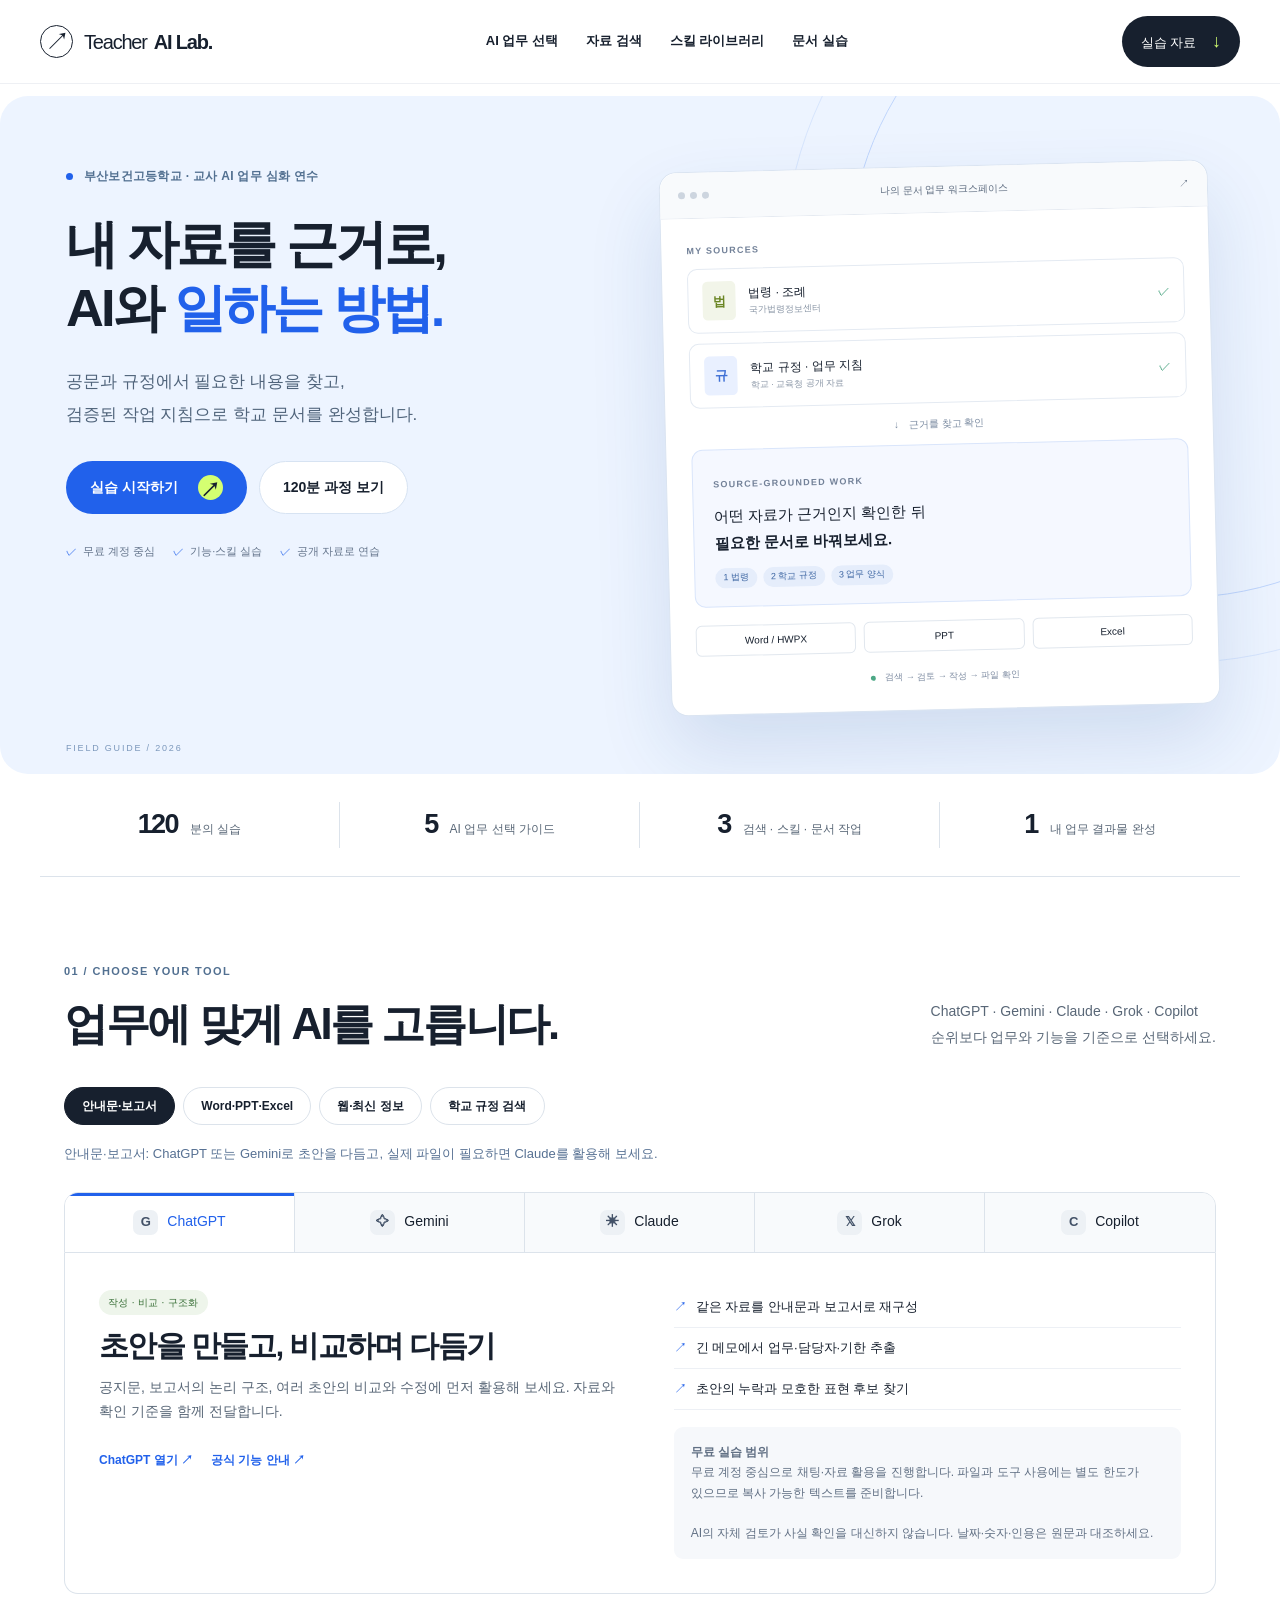
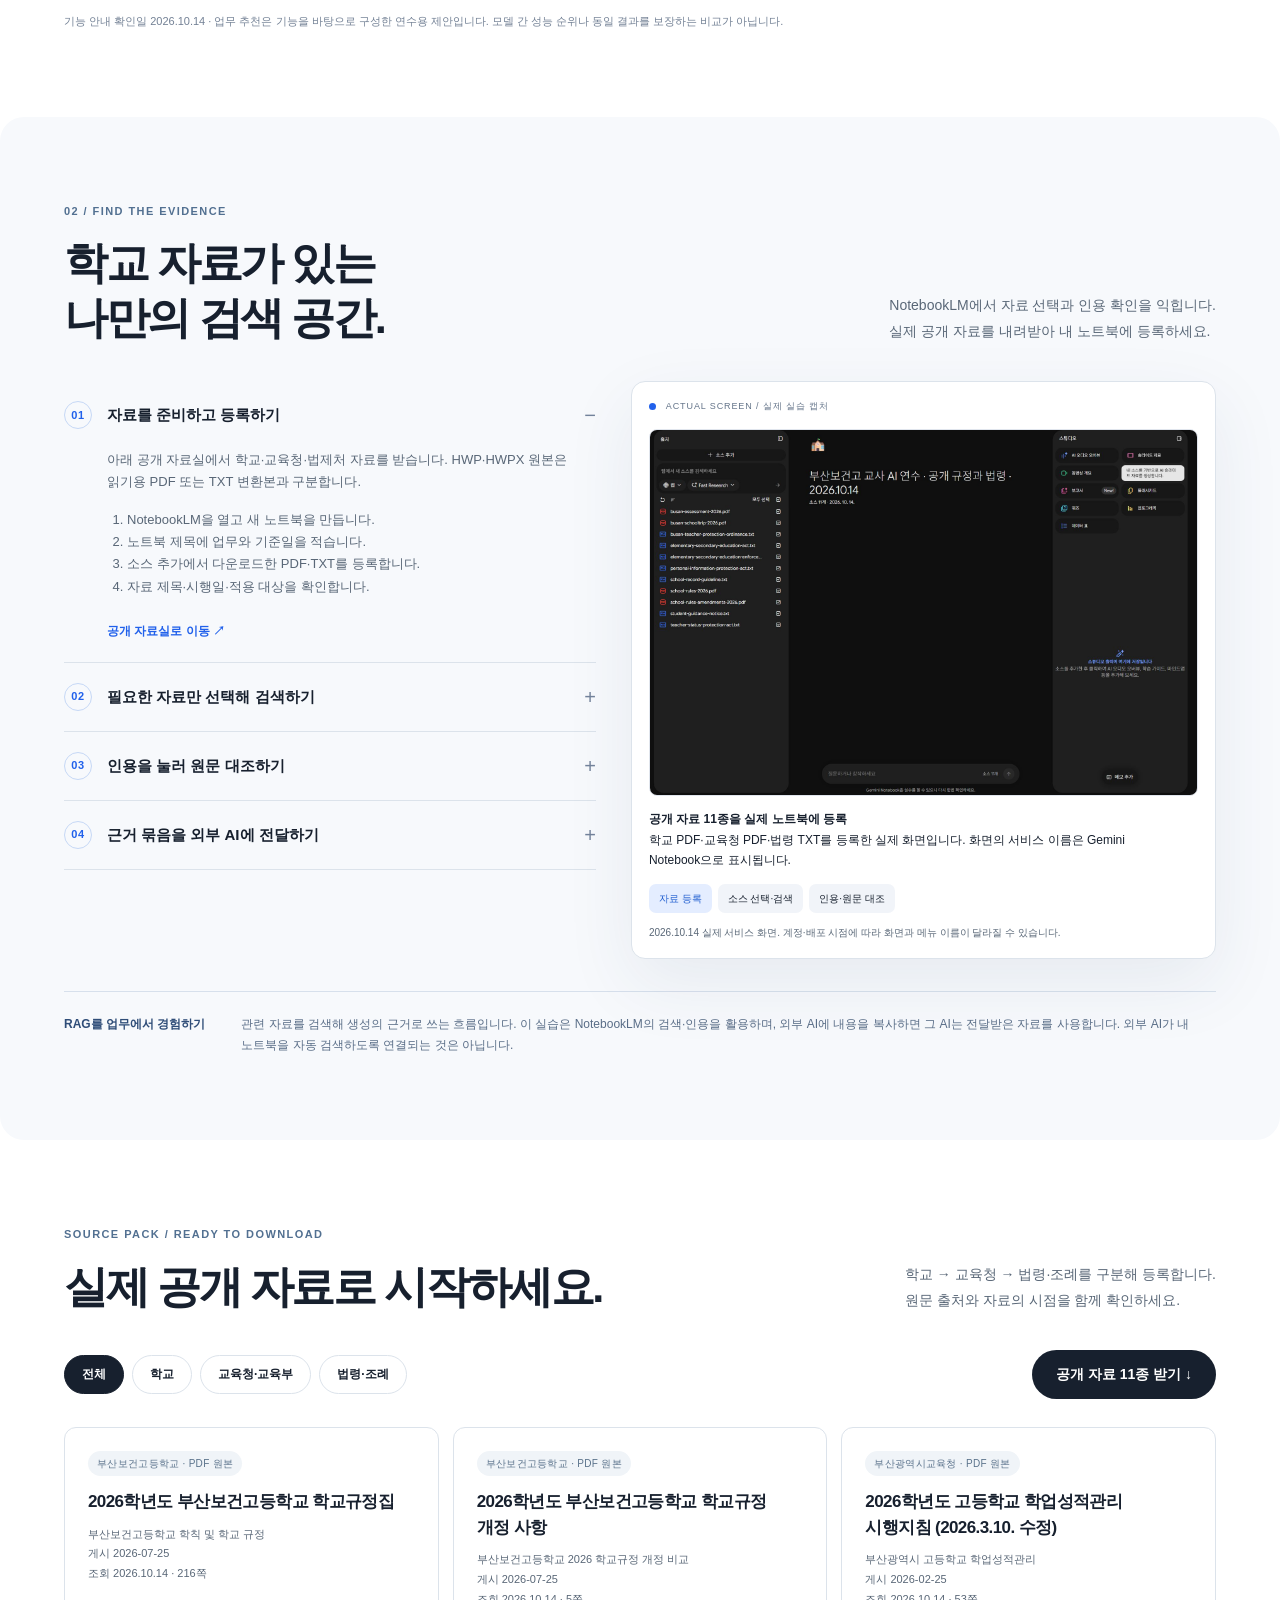
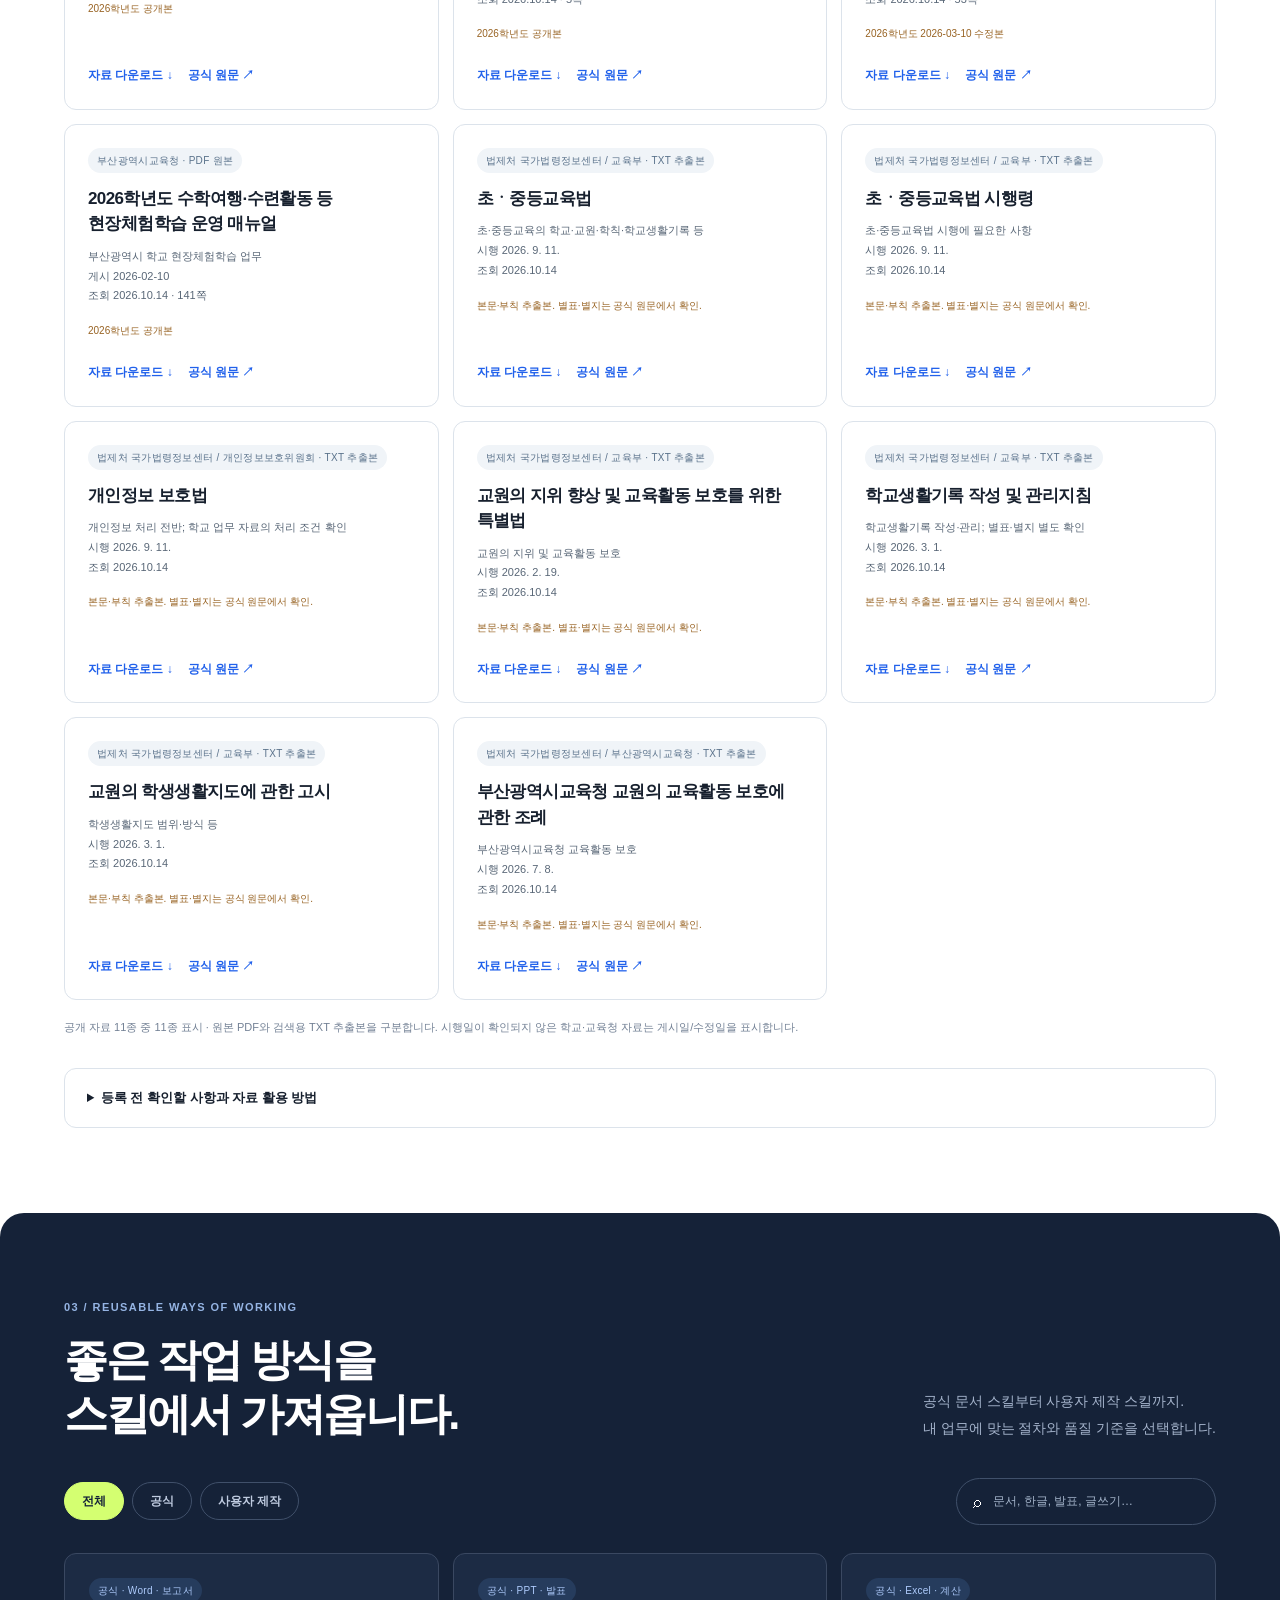
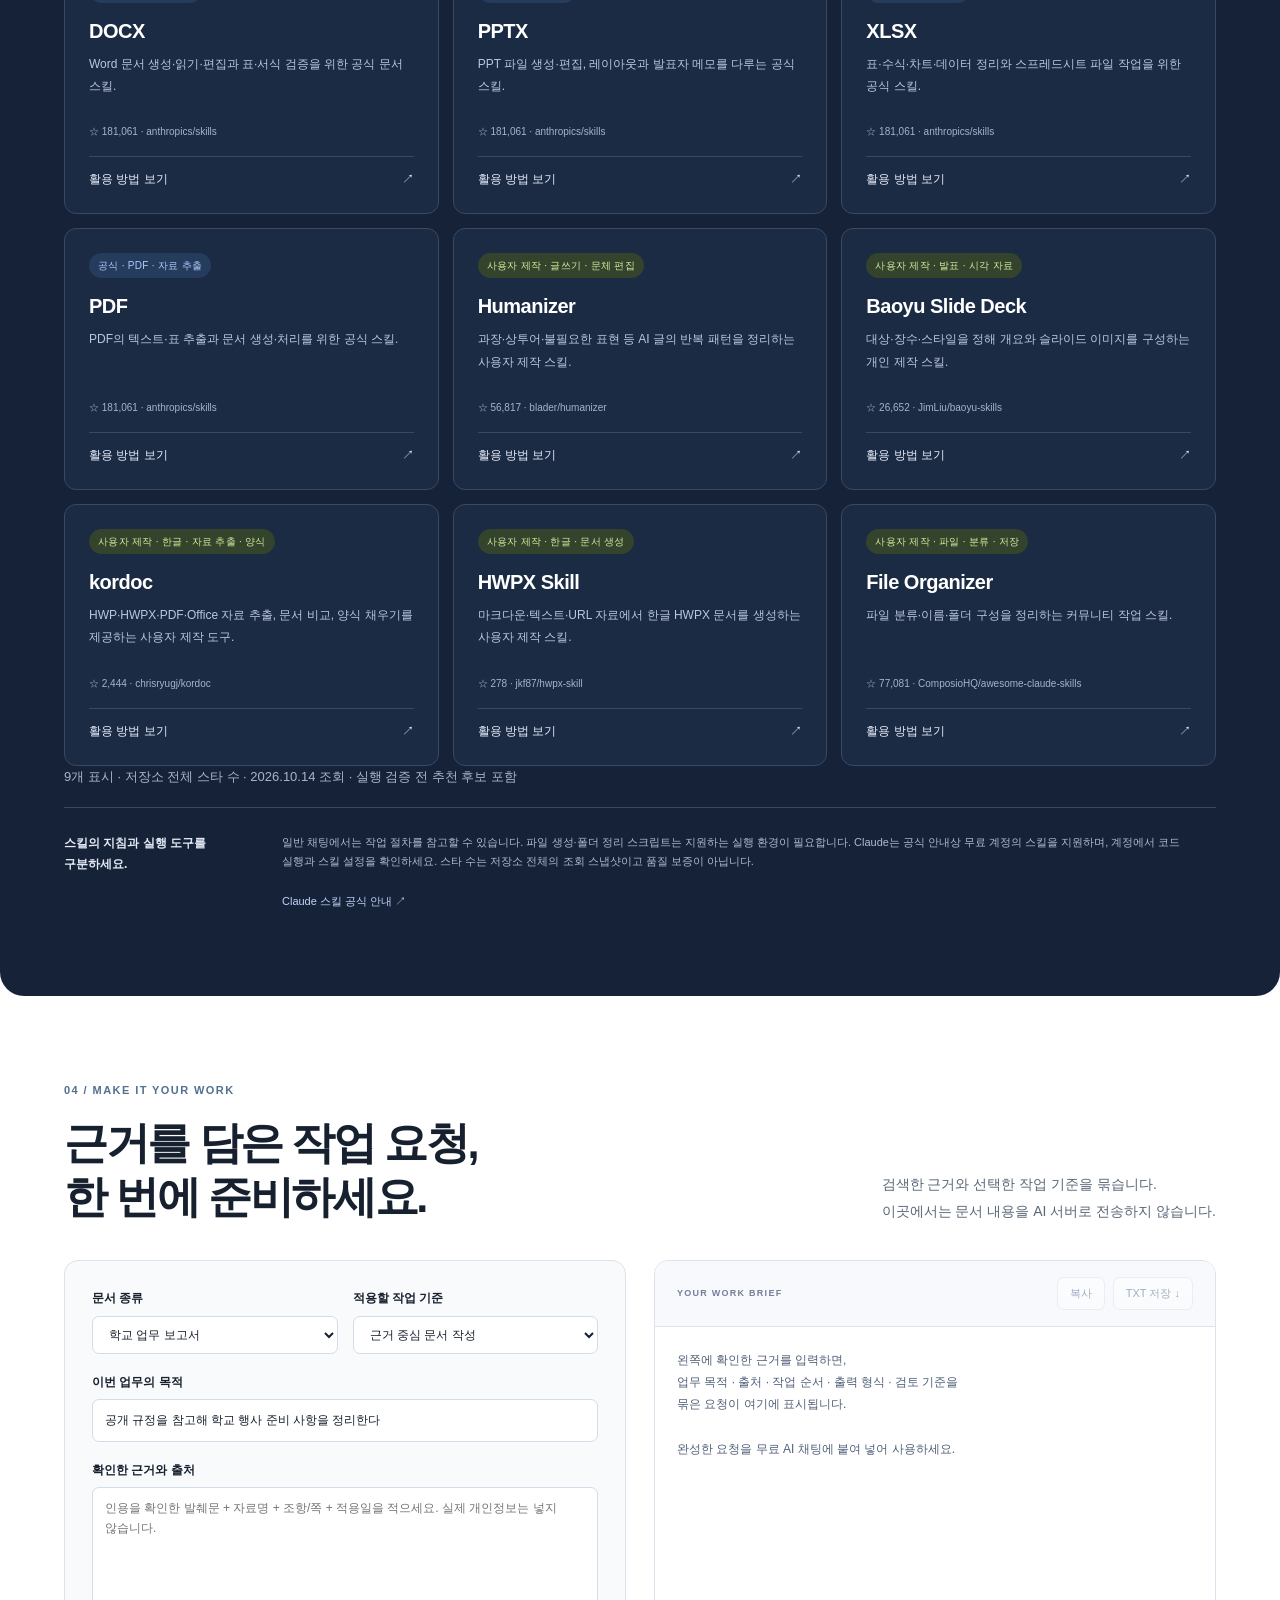
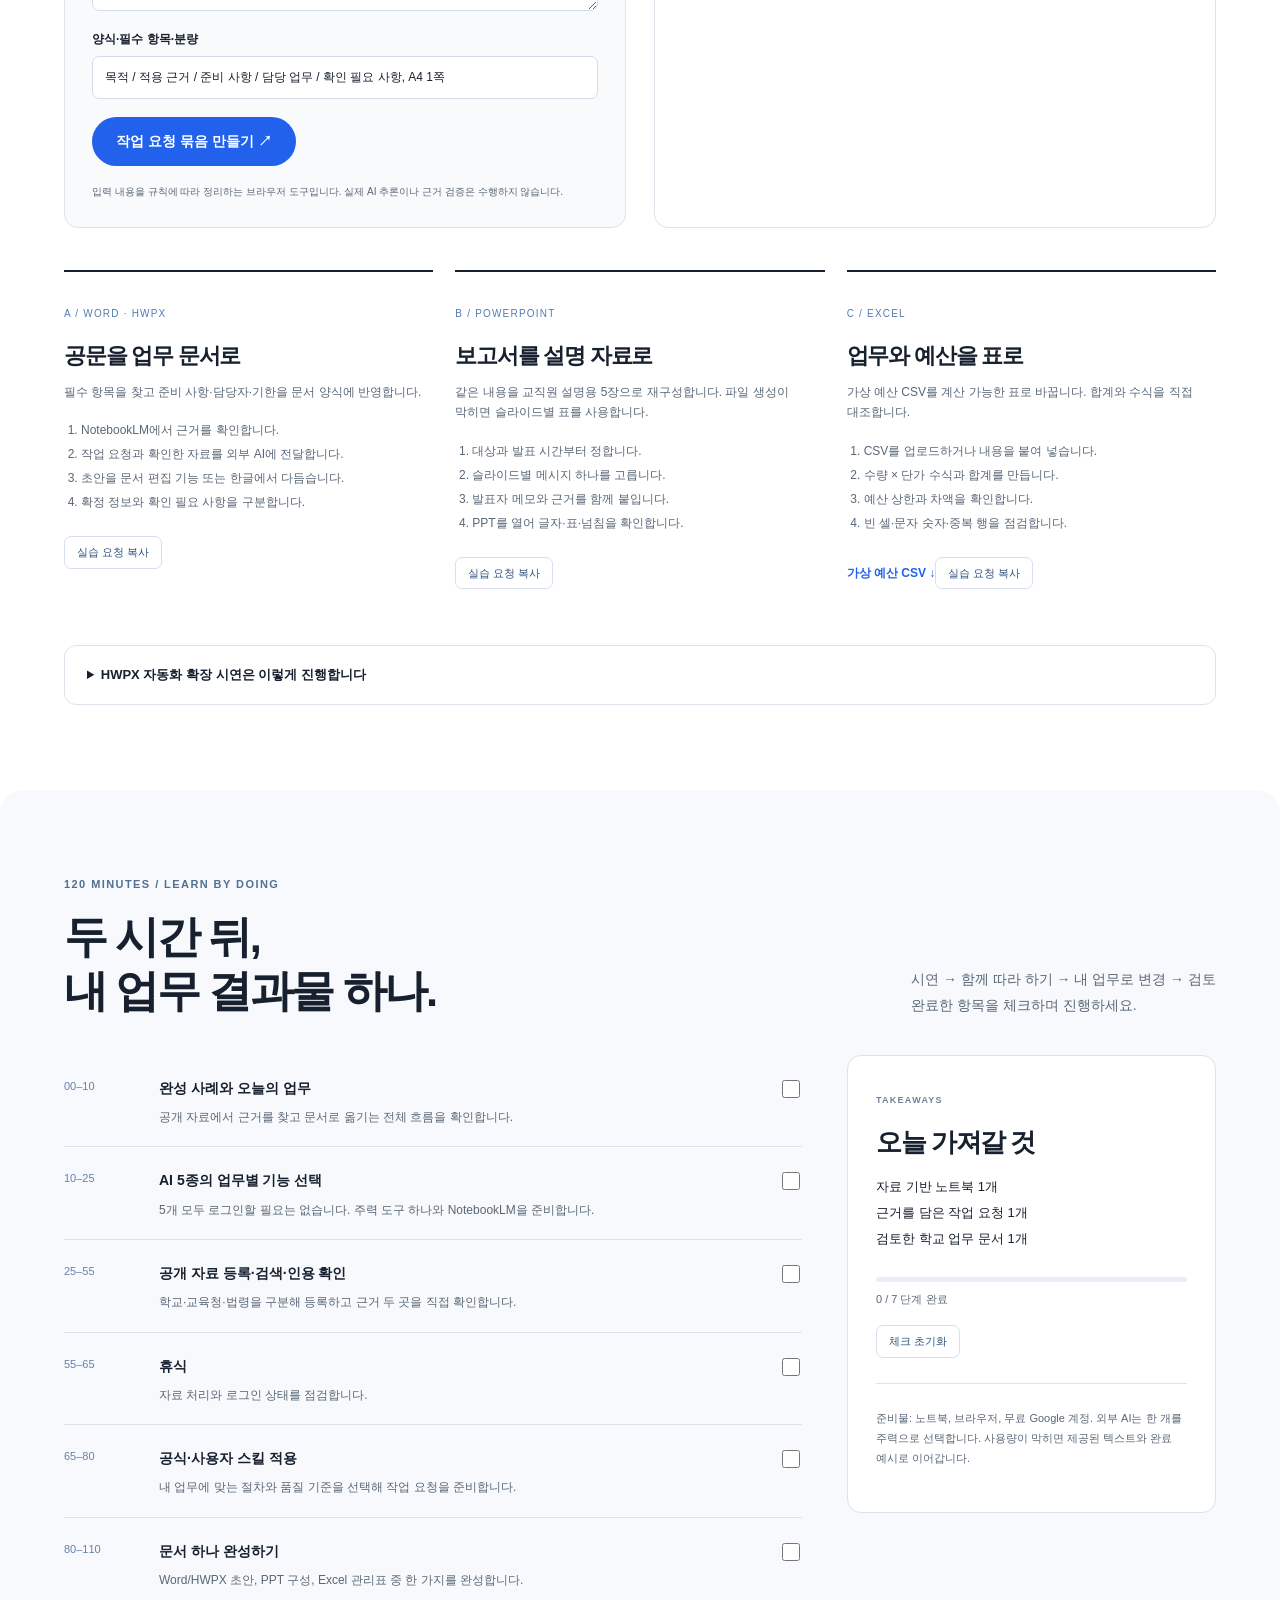
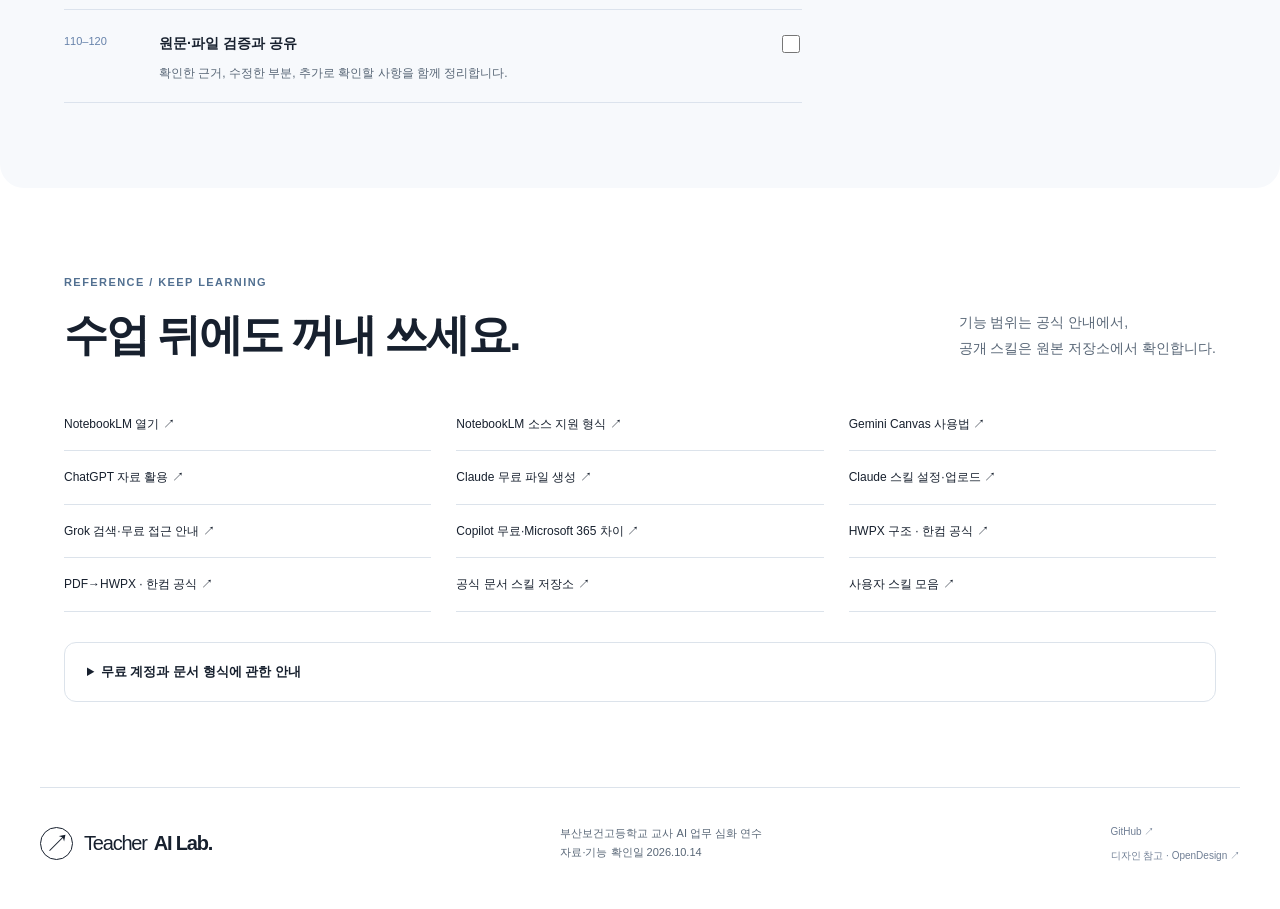
==== docs/index.html @ 073cd2b9 "Build teacher AI workshop with public sources and actual NotebookLM screenshots" ====
<!doctype html>
<html lang="ko">
<head>
  <meta charset="utf-8">
  <meta name="viewport" content="width=device-width, initial-scale=1">
  <meta name="theme-color" content="#eaf3ff">
  <meta name="description" content="부산보건고등학교 교사를 위한 2시간 AI 업무 심화 연수. 공개 학교 규정과 법령으로 NotebookLM 근거 검색을 실습하고 공식·사용자 스킬로 문서를 완성합니다.">
  <title>부산보건고 교사 AI 업무 연수 · Teacher AI Lab</title>
  <link rel="icon" href="assets/favicon.svg" type="image/svg+xml">
  <link rel="stylesheet" href="styles.css">
  <script src="data.js" defer></script>
  <script src="app.js" defer></script>
</head>
<body>
  <a class="skip" href="#main">본문 바로가기</a>
  <header class="site-header">
    <a class="brand" href="#top" aria-label="Teacher AI Lab 처음으로"><span class="brand-icon">↗</span>Teacher <b>AI Lab.</b></a>
    <nav aria-label="주요 메뉴"><a href="#tools">AI 업무 선택</a><a href="#notebook">자료 검색</a><a href="#skills">스킬 라이브러리</a><a href="#studio">문서 실습</a></nav>
    <a class="header-action" href="#materials">실습 자료 <span aria-hidden="true">↓</span></a>
  </header>
  <main id="main">
    <section class="hero" id="top">
      <div class="hero-copy"><p class="eyebrow"><span class="live-dot"></span> 부산보건고등학교 · 교사 AI 업무 심화 연수</p>
        <h1>내 자료를 근거로,<br>AI와 <span>일하는 방법.</span></h1>
        <p class="hero-lead">공문과 규정에서 필요한 내용을 찾고,<br>검증된 작업 지침으로 학교 문서를 완성합니다.</p>
        <div class="hero-actions"><a class="button primary" href="#notebook">실습 시작하기 <span>↗</span></a><a class="button secondary" href="#schedule">120분 과정 보기</a></div>
        <div class="hero-meta"><span>무료 계정 중심</span><span>기능·스킬 실습</span><span>공개 자료로 연습</span></div>
      </div>
      <div class="hero-workspace" aria-label="자료 검색부터 문서 완성까지의 실습 흐름">
        <div class="window-bar"><span class="window-dots"><i></i><i></i><i></i></span><span>나의 문서 업무 워크스페이스</span><span>↗</span></div>
        <div class="workspace-content"><div class="source-stack"><span class="mini-label">MY SOURCES</span><div class="source-chip"><span class="file-icon">법</span><span>법령 · 조례<small>국가법령정보센터</small></span><span>✓</span></div><div class="source-chip"><span class="file-icon blue">규</span><span>학교 규정 · 업무 지침<small>학교 · 교육청 공개 자료</small></span><span>✓</span></div></div>
        <div class="connector"><span>↓</span> 근거를 찾고 확인</div>
        <div class="answer-preview"><span class="mini-label">SOURCE-GROUNDED WORK</span><p>어떤 자료가 근거인지 확인한 뒤<br><b>필요한 문서로 바꿔보세요.</b></p><div class="citation-chips"><span>1 법령</span><span>2 학교 규정</span><span>3 업무 양식</span></div></div>
        <div class="output-row"><span>Word / HWPX</span><span>PPT</span><span>Excel</span></div>
        <div class="workspace-footer"><span class="live-dot"></span> 검색 → 검토 → 작성 → 파일 확인</div></div>
      </div>
      <span class="hero-index">FIELD GUIDE / 2026</span>
    </section>
    <div class="course-strip"><div><strong>120</strong><span>분의 실습</span></div><div><strong>5</strong><span>AI 업무 선택 가이드</span></div><div><strong>3</strong><span>검색 · 스킬 · 문서 작업</span></div><div><strong>1</strong><span>내 업무 결과물 완성</span></div></div>

    <section class="section" id="tools"><div class="section-heading"><div><p class="eyebrow">01 / CHOOSE YOUR TOOL</p><h2>업무에 맞게 AI를 고릅니다.</h2></div><p>ChatGPT · Gemini · Claude · Grok · Copilot<br>순위보다 업무와 기능을 기준으로 선택하세요.</p></div>
      <div class="task-chips" role="group" aria-label="업무별 AI 추천"><button data-task="writing" class="active" aria-pressed="true">안내문·보고서</button><button data-task="files" aria-pressed="false">Word·PPT·Excel</button><button data-task="research" aria-pressed="false">웹·최신 정보</button><button data-task="grounded" aria-pressed="false">학교 규정 검색</button></div>
      <p id="recommendation" class="recommendation" aria-live="polite"></p>
      <div id="tool-tabs" class="tool-tabs" role="tablist" aria-label="AI 도구 선택"></div><div id="tool-panel" class="tool-panel" role="tabpanel" tabindex="0"></div>
      <p class="source-note">기능 안내 확인일 2026.10.14 · 업무 추천은 기능을 바탕으로 구성한 연수용 제안입니다. 모델 간 성능 순위나 동일 결과를 보장하는 비교가 아닙니다.</p>
    </section>

    <section class="section tinted" id="notebook"><div class="section-heading"><div><p class="eyebrow">02 / FIND THE EVIDENCE</p><h2>학교 자료가 있는<br>나만의 검색 공간.</h2></div><p>NotebookLM에서 자료 선택과 인용 확인을 익힙니다.<br>실제 공개 자료를 내려받아 내 노트북에 등록하세요.</p></div>
      <div class="notebook-grid"><div class="lesson-steps">
        <details open><summary><span>01</span>자료를 준비하고 등록하기</summary><div><p>아래 공개 자료실에서 학교·교육청·법제처 자료를 받습니다. HWP·HWPX 원본은 읽기용 PDF 또는 TXT 변환본과 구분합니다.</p><ol><li>NotebookLM을 열고 새 노트북을 만듭니다.</li><li>노트북 제목에 업무와 기준일을 적습니다.</li><li>소스 추가에서 다운로드한 PDF·TXT를 등록합니다.</li><li>자료 제목·시행일·적용 대상을 확인합니다.</li></ol><a class="text-link" href="#materials">공개 자료실로 이동 ↗</a></div></details>
        <details><summary><span>02</span>필요한 자료만 선택해 검색하기</summary><div><p>처음부터 모든 규정을 한꺼번에 적용하지 않습니다. 질문의 학교급·업무·시점을 정하고 소스 패널에서 관련 자료를 선택합니다.</p><button class="copy-button" data-copy="search">근거 검색 요청 복사</button><p class="small">활동: 학교 자료만 선택한 답변과 학교·교육청 자료를 함께 선택한 답변을 비교합니다.</p><p class="small">실제 캡처 질문: “부산보건고 학교규정집의 수행평가 결시 처리에서 추가 평가의 기본 원칙을 찾아줘.” 관련 소스 3개를 선택한 뒤 답변의 인용을 확인했습니다.</p></div></details>
        <details><summary><span>03</span>인용을 눌러 원문 대조하기</summary><div><p>답변의 인용 번호를 눌러 원문을 엽니다. 해당 조항이 답변을 실제로 뒷받침하는지, 예외나 적용 대상이 빠졌는지 확인합니다.</p><p><b>완료 기준:</b> 근거 2개를 직접 확인하고, 자료에 없는 질문에는 ‘추가 확인 필요’를 표시합니다.</p></div></details>
        <details><summary><span>04</span>근거 묶음을 외부 AI에 전달하기</summary><div><p>확인한 발췌문·출처·문서 양식·검토 기준을 묶어 외부 AI에 전달합니다. NotebookLM 채팅에 요청해 작업 지시문을 만들 수 있지만 별도의 ‘프롬프트 생성 버튼’ 기능은 아닙니다.</p><button class="copy-button" data-copy="handoff">작성 요청 생성 지침 복사</button></div></details>
      </div><div class="screenshots-panel"><div class="panel-label"><span class="live-dot"></span> ACTUAL SCREEN / 실제 실습 캡처</div><div id="screenshot-view"></div><div id="screenshot-tabs" class="shot-tabs" role="group" aria-label="실습 화면 선택"></div><p class="small">2026.10.14 실제 서비스 화면. 계정·배포 시점에 따라 화면과 메뉴 이름이 달라질 수 있습니다.</p></div></div>
      <div class="concept-note"><b>RAG를 업무에서 경험하기</b><p>관련 자료를 검색해 생성의 근거로 쓰는 흐름입니다. 이 실습은 NotebookLM의 검색·인용을 활용하며, 외부 AI에 내용을 복사하면 그 AI는 전달받은 자료를 사용합니다. 외부 AI가 내 노트북을 자동 검색하도록 연결되는 것은 아닙니다.</p></div>
    </section>

    <section class="section" id="materials"><div class="section-heading"><div><p class="eyebrow">SOURCE PACK / READY TO DOWNLOAD</p><h2>실제 공개 자료로 시작하세요.</h2></div><p>학교 → 교육청 → 법령·조례를 구분해 등록합니다.<br>원문 출처와 자료의 시점을 함께 확인하세요.</p></div>
      <div class="materials-toolbar"><div class="task-chips" role="group" aria-label="자료 기관 필터"><button class="active" data-source-filter="all" aria-pressed="true">전체</button><button data-source-filter="school" aria-pressed="false">학교</button><button data-source-filter="education" aria-pressed="false">교육청·교육부</button><button data-source-filter="law" aria-pressed="false">법령·조례</button></div><a class="button dark" href="downloads/public-source-pack.zip" download>공개 자료 11종 받기 ↓</a></div>
      <div id="sources-grid" class="sources-grid"></div><p id="sources-status" class="source-note"></p>
      <details class="wide-details"><summary>등록 전 확인할 사항과 자료 활용 방법</summary><div><p>공개 자료도 최신본인지 확인하세요. 학교 홈페이지 공개본의 개정 여부는 학교 담당자에게 확인할 수 있습니다. 법령·조례의 시행일과 지침의 적용 학년도를 질문에 적고, 서로 다른 기준은 합쳐 단정하지 않습니다.</p><p>학교 규정집의 표지는 2026학년도로 되어 있지만 일부 머리말에는 2025학년도 표기가 남아 있습니다. 같은 게시글의 개정 사항과 함께 대조하고 학교 적용 최신본을 확인하세요.</p><p>배포용 자료에는 학생·교직원의 개인 명단, 상담 기록, 실제 성적 자료를 포함하지 않습니다. PDF·TXT 변환본은 검색 편의를 위한 사본이며 원문이 최종 확인 기준입니다. HWP·HWPX를 PDF로 바꿨다면 표와 각주를 대조하세요.</p><p>자료 묶음의 목록 파일에서 원문 URL·다운로드일·형식·해시를 확인할 수 있습니다. 변경된 자료는 원문에서 다시 받고 노트북의 기존 소스를 교체하세요.</p><a class="text-link" href="references/source-manifest.json" download>자료 출처·파일 목록 내려받기 ↓</a></div></details>
    </section>

    <section class="section dark-section" id="skills"><div class="section-heading"><div><p class="eyebrow">03 / REUSABLE WAYS OF WORKING</p><h2>좋은 작업 방식을<br>스킬에서 가져옵니다.</h2></div><p>공식 문서 스킬부터 사용자 제작 스킬까지.<br>내 업무에 맞는 절차와 품질 기준을 선택합니다.</p></div>
      <div class="skill-toolbar"><div class="task-chips" role="group" aria-label="스킬 종류 필터"><button class="active" data-skill-filter="all" aria-pressed="true">전체</button><button data-skill-filter="official" aria-pressed="false">공식</button><button data-skill-filter="community" aria-pressed="false">사용자 제작</button></div><label class="search-field"><span>⌕</span><input id="skill-search" type="search" placeholder="문서, 한글, 발표, 글쓰기…" aria-label="스킬 검색"></label></div>
      <div id="skills-grid" class="skills-grid"></div><p id="skill-count" class="small" aria-live="polite"></p>
      <div class="skill-footnote"><b>스킬의 지침과 실행 도구를 구분하세요.</b><p>일반 채팅에서는 작업 절차를 참고할 수 있습니다. 파일 생성·폴더 정리 스크립트는 지원하는 실행 환경이 필요합니다. Claude는 공식 안내상 무료 계정의 스킬을 지원하며, 계정에서 코드 실행과 스킬 설정을 확인하세요. 스타 수는 저장소 전체의 조회 스냅샷이고 품질 보증이 아닙니다.</p><a href="https://support.claude.com/en/articles/12512180-use-skills-in-claude" target="_blank" rel="noopener noreferrer">Claude 스킬 공식 안내 ↗</a></div>
    </section>

    <section class="section" id="studio"><div class="section-heading"><div><p class="eyebrow">04 / MAKE IT YOUR WORK</p><h2>근거를 담은 작업 요청,<br>한 번에 준비하세요.</h2></div><p>검색한 근거와 선택한 작업 기준을 묶습니다.<br>이곳에서는 문서 내용을 AI 서버로 전송하지 않습니다.</p></div>
      <div class="studio-grid"><form id="brief-form" class="brief-form"><div class="field-row"><label>문서 종류<select id="document-type"><option>학교 업무 보고서</option><option>학부모 안내문</option><option>교직원 발표자료</option><option>Excel 업무 관리표</option><option>HWPX 양식 입력 자료</option></select></label><label>적용할 작업 기준<select id="work-skill"><option value="document">근거 중심 문서 작성</option><option value="humanizer">명료한 안내문 편집</option><option value="slides">발표자료 구성</option><option value="spreadsheet">표와 계산 검증</option></select></label></div><label>이번 업무의 목적<input id="work-purpose" value="공개 규정을 참고해 학교 행사 준비 사항을 정리한다" maxlength="600"></label><label>확인한 근거와 출처<textarea id="work-evidence" rows="5" placeholder="인용을 확인한 발췌문 + 자료명 + 조항/쪽 + 적용일을 적으세요. 실제 개인정보는 넣지 않습니다." required></textarea></label><label>양식·필수 항목·분량<input id="work-format" value="목적 / 적용 근거 / 준비 사항 / 담당 업무 / 확인 필요 사항, A4 1쪽" maxlength="1000"></label><button class="button primary" type="submit">작업 요청 묶음 만들기 ↗</button><p class="small">입력 내용을 규칙에 따라 정리하는 브라우저 도구입니다. 실제 AI 추론이나 근거 검증은 수행하지 않습니다.</p></form>
      <div class="brief-output"><div class="output-header"><span class="mini-label">YOUR WORK BRIEF</span><div><button id="copy-brief" class="copy-button" disabled>복사</button><button id="download-brief" class="copy-button" disabled>TXT 저장 ↓</button></div></div><pre id="brief-result" tabindex="0">왼쪽에 확인한 근거를 입력하면,
업무 목적 · 출처 · 작업 순서 · 출력 형식 · 검토 기준을
묶은 요청이 여기에 표시됩니다.

완성한 요청을 무료 AI 채팅에 붙여 넣어 사용하세요.</pre></div></div>
      <div class="document-labs"><article><span class="lab-number">A / WORD · HWPX</span><h3>공문을 업무 문서로</h3><p>필수 항목을 찾고 준비 사항·담당자·기한을 문서 양식에 반영합니다.</p><ol><li>NotebookLM에서 근거를 확인합니다.</li><li>작업 요청과 확인한 자료를 외부 AI에 전달합니다.</li><li>초안을 문서 편집 기능 또는 한글에서 다듬습니다.</li><li>확정 정보와 확인 필요 사항을 구분합니다.</li></ol><button class="copy-button" data-copy="document">실습 요청 복사</button></article><article><span class="lab-number">B / POWERPOINT</span><h3>보고서를 설명 자료로</h3><p>같은 내용을 교직원 설명용 5장으로 재구성합니다. 파일 생성이 막히면 슬라이드별 표를 사용합니다.</p><ol><li>대상과 발표 시간부터 정합니다.</li><li>슬라이드별 메시지 하나를 고릅니다.</li><li>발표자 메모와 근거를 함께 붙입니다.</li><li>PPT를 열어 글자·표·넘침을 확인합니다.</li></ol><button class="copy-button" data-copy="slides">실습 요청 복사</button></article><article><span class="lab-number">C / EXCEL</span><h3>업무와 예산을 표로</h3><p>가상 예산 CSV를 계산 가능한 표로 바꿉니다. 합계와 수식을 직접 대조합니다.</p><ol><li>CSV를 업로드하거나 내용을 붙여 넣습니다.</li><li>수량 × 단가 수식과 합계를 만듭니다.</li><li>예산 상한과 차액을 확인합니다.</li><li>빈 셀·문자 숫자·중복 행을 점검합니다.</li></ol><a class="text-link" href="downloads/practice-budget.csv" download>가상 예산 CSV ↓</a><button class="copy-button" data-copy="excel">실습 요청 복사</button></article></div>
      <details class="wide-details"><summary>HWPX 자동화 확장 시연은 이렇게 진행합니다</summary><div><p>공개 PDF에서 정보를 추출하고 항목별 데이터로 정리한 뒤, 미리 검증한 HWPX 양식의 제목·목적·일정·내용 칸에 넣습니다. 문서명과 저장 폴더 규칙을 지정하고 한글에서 열어 표·쪽 나눔을 확인합니다.</p><p><b>별도 실행 환경:</b> kordoc·hwpx-skill 등은 강사가 사전 설치·검증해 시연하는 도구입니다. 이 사이트는 HWPX 변환 서버나 NEIS 자동 입력 기능을 제공하지 않습니다. 일반 XML로 저장하는 것만으로 정상적인 HWPX가 되지는 않습니다.</p><a class="text-link" href="https://github.com/chrisryugj/kordoc" target="_blank" rel="noopener noreferrer">사용자 제작 문서 도구 확인 ↗</a></div></details>
    </section>

    <section class="section tinted" id="schedule"><div class="section-heading"><div><p class="eyebrow">120 MINUTES / LEARN BY DOING</p><h2>두 시간 뒤,<br>내 업무 결과물 하나.</h2></div><p>시연 → 함께 따라 하기 → 내 업무로 변경 → 검토<br>완료한 항목을 체크하며 진행하세요.</p></div><div class="schedule-grid"><div id="schedule-list"></div><aside class="finish-card"><span class="mini-label">TAKEAWAYS</span><h3>오늘 가져갈 것</h3><p>자료 기반 노트북 1개<br>근거를 담은 작업 요청 1개<br>검토한 학교 업무 문서 1개</p><div class="progress-track"><span id="progress-fill"></span></div><p id="progress-text" class="small" aria-live="polite">0 / 7 단계 완료</p><button id="reset-progress" class="copy-button">체크 초기화</button><hr><p class="small">준비물: 노트북, 브라우저, 무료 Google 계정. 외부 AI는 한 개를 주력으로 선택합니다. 사용량이 막히면 제공된 텍스트와 완료 예시로 이어갑니다.</p></aside></div></section>
    <section class="section resources" id="resources"><div class="section-heading"><div><p class="eyebrow">REFERENCE / KEEP LEARNING</p><h2>수업 뒤에도 꺼내 쓰세요.</h2></div><p>기능 범위는 공식 안내에서,<br>공개 스킬은 원본 저장소에서 확인합니다.</p></div><div id="resource-links" class="resource-links"></div><details class="wide-details"><summary>무료 계정과 문서 형식에 관한 안내</summary><div><p>무료 기능에도 메시지·파일·생성량 제한이 있습니다. 각자의 계정과 학교 관리 설정에 따라 접근 가능 여부가 다릅니다. 유료 체험 가입이나 API 결제는 실습의 필수 조건이 아닙니다.</p><p>NotebookLM의 공식 소스 목록에는 PDF·DOCX·TXT·복사 텍스트 등이 있으며 HWP·HWPX는 직접 지원 목록에 없습니다. 검색용 사본과 편집할 원본을 따로 관리합니다. PDF에서 HWPX로 변환할 때는 텍스트·표·서식 복원 품질을 확인합니다.</p><p>사이트의 자료와 화면은 연수용이며, 학교의 공식 업무 시스템이나 기관 승인 AI 서비스가 아닙니다. 실제 학생 정보·내부 업무 자료의 사용은 소속 기관의 허용 범위를 따릅니다.</p></div></details></section>
  </main>
  <footer><a class="brand" href="#top"><span class="brand-icon">↗</span>Teacher <b>AI Lab.</b></a><p>부산보건고등학교 교사 AI 업무 심화 연수<br>자료·기능 확인일 2026.10.14</p><div><a href="https://github.com/zeusk302-png/teacher-ai-workshop" target="_blank" rel="noopener noreferrer">GitHub ↗</a><a href="https://github.com/nexu-io/open-design/tree/main/design-systems/clean" target="_blank" rel="noopener noreferrer">디자인 참고 · OpenDesign ↗</a></div></footer>
  <dialog id="skill-dialog"><button class="dialog-close" aria-label="스킬 설명 닫기">×</button><div id="skill-dialog-content"></div></dialog>
  <dialog id="image-dialog"><button class="dialog-close" aria-label="확대 화면 닫기">×</button><img id="enlarged-image" alt=""><p id="enlarged-caption"></p></dialog>
  <div id="toast" role="status" aria-live="polite"></div>
  <noscript><p class="noscript">도구 비교·자료 목록·스킬 검색을 이용하려면 JavaScript를 켜 주세요. <a href="downloads/public-source-pack.zip">공개 자료 묶음</a>과 <a href="downloads/practice-budget.csv">실습 CSV</a>는 바로 받을 수 있습니다.</p></noscript>
</body>
</html>
---- docs/styles.css ----
@charset "UTF-8";
:root{--ink:#17202e;--muted:#596777;--line:#dce3eb;--blue:#2161eb;--sky:#edf4ff;--paper:#fff;--lime:#d4ff71;--radius:18px;--shadow:0 24px 70px #22426a14}
*{box-sizing:border-box}html{scroll-behavior:smooth;scroll-padding-top:90px}body{margin:0;color:var(--ink);background:#fff;font-family:Inter,"Pretendard","Malgun Gothic",-apple-system,BlinkMacSystemFont,"Segoe UI",sans-serif;line-height:1.7;word-break:keep-all}a{color:inherit;text-decoration:none}button,input,select,textarea{font:inherit}button,a,input,select,textarea,summary{-webkit-tap-highlight-color:transparent}button{cursor:pointer}button:disabled{cursor:not-allowed;opacity:.45}a,button,summary{touch-action:manipulation}button{color:inherit}a:focus-visible,button:focus-visible,input:focus-visible,select:focus-visible,textarea:focus-visible,summary:focus-visible{outline:3px solid #1e64ee;outline-offset:4px}button{border:0;background:none}h1,h2,h3,p{margin-top:0}h1,h2,h3{line-height:1.25;letter-spacing:-.055em}h2{font-size:clamp(30px,3.4vw,44px);margin-bottom:0}h3{font-size:23px}p{margin-bottom:16px}.small{font-size:13px;color:var(--muted);line-height:1.65}.skip{position:fixed;top:-80px;left:20px;z-index:100;background:#fff;padding:14px}.skip:focus{top:10px}.site-header{height:84px;padding:0 max(28px,calc((100% - 1200px)/2));display:flex;align-items:center;justify-content:space-between;gap:20px;background:#ffffffed;backdrop-filter:blur(18px);position:sticky;top:0;z-index:20;border-bottom:1px solid #eef0f4}.brand{display:flex;align-items:center;gap:7px;font-size:20px;letter-spacing:-.06em;white-space:nowrap}.brand b{font-weight:750}.brand-icon{width:33px;height:33px;border:1.6px solid currentColor;border-radius:50%;display:inline-grid;place-items:center;font-size:25px;line-height:1;margin-right:4px}.site-header nav{display:flex;gap:28px;font-size:13px;font-weight:650}.site-header nav a{position:relative}.site-header nav a:hover{color:var(--blue)}.header-action{background:var(--ink);color:#fff;padding:10px 19px;border-radius:30px;font-size:13px;white-space:nowrap}.header-action span{margin-left:12px;color:var(--lime);font-size:18px}.hero{max-width:1328px;margin:12px auto 0;border-radius:28px;min-height:590px;background:var(--sky);padding:70px 66px 64px;display:grid;grid-template-columns:1fr 1fr;gap:50px;position:relative;overflow:hidden}.hero:before{content:"";position:absolute;width:660px;height:660px;right:-230px;top:-160px;border:1px solid #bfd5fc;border-radius:50%;pointer-events:none}.hero:after{content:"";position:absolute;width:790px;height:790px;right:-295px;top:-225px;border:1px solid #bfd5fc80;border-radius:50%;pointer-events:none}.hero-copy,.hero-workspace{position:relative;z-index:1}.eyebrow{font-size:11px;font-weight:700;letter-spacing:.13em;line-height:1.7;margin-bottom:24px;color:#527091}.hero .eyebrow{letter-spacing:.025em;font-size:12px}.live-dot{display:inline-block;width:7px;height:7px;border-radius:100%;background:var(--blue);margin-right:7px;vertical-align:middle}.hero h1{font-size:clamp(40px,4.1vw,57px);font-weight:780;line-height:1.22;margin:26px 0}.hero h1 span{color:var(--blue)}.hero-lead{font-size:17px;color:#50647b;line-height:1.9}.hero-actions{display:flex;gap:12px;margin-top:30px;flex-wrap:wrap}.button{display:inline-flex;align-items:center;justify-content:center;gap:20px;border-radius:32px;padding:13px 23px;line-height:1.5;font-size:14px;font-weight:650;border:1px solid transparent;transition:transform .2s,background .2s}.button:hover{transform:translateY(-2px)}.button.primary{background:var(--blue);color:white}.button.primary span{display:inline-grid;place-items:center;background:var(--lime);color:#17202e;width:25px;height:25px;border-radius:50%;font-size:20px}.button.secondary{background:#fff;border-color:#d7e3f2}.button.dark{background:var(--ink);color:white}.hero-meta{display:flex;gap:18px;margin-top:28px;font-size:11px;color:#64748b}.hero-meta span:before{content:"✓";margin-right:6px;color:var(--blue)}.hero-workspace{align-self:center;background:#fff;border-radius:17px;border:1px solid #dae4f1;box-shadow:0 35px 75px #1f4b9824;transform:rotate(-1.4deg)}.window-bar{display:flex;justify-content:space-between;align-items:center;gap:10px;font-size:10px;background:#f8fafc;border-bottom:1px solid #e5eaf1;border-radius:17px 17px 0 0;padding:14px 18px;color:#5f6d80}.window-dots{display:flex;gap:5px}.window-dots i{width:7px;height:7px;border-radius:50%;background:#cdd5df}.workspace-content{padding:25px}.mini-label{font-size:9px;color:#728198;letter-spacing:.14em;font-weight:700}.source-stack{display:grid;gap:10px}.source-chip{display:flex;align-items:center;gap:13px;border:1px solid #e4eaf2;padding:12px 14px;border-radius:10px;font-size:12px}.source-chip>span:last-child{margin-left:auto;color:#2c956c}.source-chip small{display:block;font-size:9px;color:#8995a5}.file-icon{display:grid;place-items:center;background:#f2f5e9;color:#6a8523;width:33px;height:39px;border-radius:5px;font-size:13px;font-weight:700}.file-icon.blue{background:#e9f0ff;color:#3f70d5}.connector{text-align:center;font-size:10px;color:#7b8ba1;padding:12px}.connector span{margin-right:7px}.answer-preview{padding:18px 20px;background:#f5f8ff;border:1px solid #d9e5fb;border-radius:11px}.answer-preview p{font-size:15px;line-height:1.8;margin:7px 0 12px}.citation-chips{display:flex;gap:6px;flex-wrap:wrap}.citation-chips span{font-size:9px;color:#3c65a2;background:#e5edfb;border-radius:20px;padding:2px 8px}.output-row{display:flex;gap:8px;padding-top:18px}.output-row span{flex:1;text-align:center;border:1px solid #e1e7ee;border-radius:6px;padding:6px;font-size:10px}.workspace-footer{font-size:9px;color:#7c8aa0;text-align:center;padding-top:18px}.workspace-footer .live-dot{width:5px;height:5px;background:#4da886}.hero-index{position:absolute;bottom:18px;left:66px;font-size:9px;letter-spacing:.2em;color:#7c98bc}.course-strip{max-width:1200px;margin:0 auto;display:grid;grid-template-columns:repeat(4,1fr);padding:28px 0;border-bottom:1px solid var(--line)}.course-strip>div{display:flex;gap:12px;align-items:baseline;justify-content:center;border-right:1px solid var(--line)}.course-strip>div:last-child{border:0}.course-strip strong{font-size:27px;letter-spacing:-.06em}.course-strip span{font-size:12px;color:var(--muted)}.section{max-width:1328px;margin:0 auto;padding:85px 64px;scroll-margin-top:0}.section-heading{display:flex;justify-content:space-between;align-items:flex-end;gap:30px;margin-bottom:36px}.section-heading .eyebrow{margin-bottom:16px}.section-heading>p{font-size:14px;color:var(--muted);margin:0;line-height:1.9;max-width:440px}.tinted{background:#f7f9fc;border-radius:24px}.task-chips{display:flex;flex-wrap:wrap;gap:8px}.task-chips button{padding:8px 17px;border:1px solid var(--line);border-radius:24px;background:#fff;font-size:12px;font-weight:600;transition:.2s}.task-chips button.active{background:var(--ink);color:#fff;border-color:var(--ink)}.recommendation{font-size:13px;color:#577193;margin:18px 0 26px}.tool-tabs{display:grid;grid-template-columns:repeat(5,1fr);border:1px solid var(--line);border-radius:14px 14px 0 0;overflow:hidden}.tool-tab{padding:17px 10px;background:#f8fafc;border-right:1px solid var(--line);font-size:14px;display:flex;align-items:center;justify-content:center;gap:9px}.tool-tab:last-child{border-right:0}.tool-tab[aria-selected=true]{background:white;color:var(--blue);box-shadow:inset 0 3px var(--blue)}.tool-symbol{width:25px;height:25px;display:inline-grid;place-items:center;border-radius:7px;background:#edf1f5;color:#425167;font-weight:750;font-size:13px}.tool-panel{border:1px solid var(--line);border-top:0;border-radius:0 0 14px 14px;padding:34px;display:grid;grid-template-columns:1.05fr 1fr;gap:42px;background:white;min-height:330px}.tool-panel h3{font-size:30px;margin:12px 0}.tool-panel .tag{background:#eef5eb;color:#397038}.tool-panel p{font-size:14px;color:var(--muted)}.tool-use-list{list-style:none;padding:0;margin:0}.tool-use-list li{font-size:13px;padding:9px 0;border-bottom:1px solid #edf0f5}.tool-use-list li:before{content:"↗";color:var(--blue);margin-right:9px}.tool-caution{padding:15px 17px;border-radius:9px;background:#f6f8fb;font-size:12px;color:#617084;margin-top:17px}.text-link{display:inline-block;font-size:12px;font-weight:650;color:var(--blue);margin-top:10px}.tool-links{display:flex;gap:18px;flex-wrap:wrap}.source-note{font-size:11px;color:#738195;line-height:1.8;margin:18px 0 0}.tag{display:inline-block;font-size:10px;letter-spacing:.03em;background:#eaf1ff;color:#476db6;padding:4px 9px;border-radius:20px}.notebook-grid{display:grid;grid-template-columns:1fr 1.1fr;gap:35px;align-items:start}.lesson-steps details{border-bottom:1px solid #dce3eb}.lesson-steps summary{display:flex;gap:15px;padding:17px 0;font-size:15px;font-weight:650;cursor:pointer;list-style:none;align-items:center}.lesson-steps summary:after{content:"+";margin-left:auto;font-size:20px;font-weight:400;color:#73839b}.lesson-steps details[open] summary:after{content:"−"}.lesson-steps summary span{font-size:11px;letter-spacing:.05em;color:var(--blue);border:1px solid #c6d8f6;width:28px;height:28px;display:inline-grid;place-items:center;border-radius:50%;flex-shrink:0}.lesson-steps details>div{padding:0 0 20px 43px;font-size:13px;color:var(--muted)}.lesson-steps ol{padding-left:20px}.screenshots-panel{background:#fff;padding:17px;border:1px solid var(--line);border-radius:14px;box-shadow:var(--shadow)}.panel-label{font-size:9px;color:#65758a;letter-spacing:.1em;margin-bottom:15px}.shot-frame{padding:0;border-radius:8px;overflow:hidden;width:100%;background:#edf0f4;border:1px solid #e0e5ed;display:block}.shot-frame img{width:100%;height:auto;display:block}.shot-caption{font-size:12px;line-height:1.7;margin:13px 0}.shot-tabs{display:flex;gap:6px;flex-wrap:wrap}.shot-tabs button{padding:6px 10px;font-size:10px;background:#f1f4f9;border-radius:7px}.shot-tabs button.active{background:#e4edff;color:#215fd0}.screenshots-panel .small{font-size:10px;margin-top:12px;margin-bottom:0}.concept-note{margin-top:32px;border-top:1px solid #d7e0ec;padding:22px 0 0;display:flex;gap:36px;font-size:12px;color:#596d87}.concept-note b{white-space:nowrap;color:#2f4d78}.concept-note p{margin:0}.materials-toolbar,.skill-toolbar{display:flex;gap:20px;justify-content:space-between;align-items:center;margin-bottom:28px}.sources-grid{display:grid;grid-template-columns:repeat(3,1fr);gap:14px}.source-card{padding:23px;border:1px solid var(--line);border-radius:12px;background:white;display:flex;flex-direction:column;align-items:start}.source-card h3{font-size:17px;line-height:1.5;letter-spacing:-.035em;margin:13px 0 10px}.source-card p{font-size:11px;line-height:1.8;color:var(--muted)}.source-card .source-actions{margin-top:auto;display:flex;gap:15px;flex-wrap:wrap}.source-card .tag{background:#f0f4f8;color:#5a728b}.source-card .status-note{font-size:10px;color:#986323;margin-bottom:12px}.wide-details{margin-top:30px;border:1px solid var(--line);border-radius:12px;background:#fff}.wide-details summary{cursor:pointer;padding:18px 22px;font-size:13px;font-weight:650}.wide-details>div{padding:0 22px 22px;font-size:13px;color:var(--muted)}.wide-details>div p:last-child{margin-bottom:0}.dark-section{background:#152238;color:#fff;border-radius:24px}.dark-section .eyebrow{color:#95b4e3}.dark-section .section-heading>p{color:#a5b4cc}.dark-section .task-chips button{background:transparent;border-color:#40506a;color:#bfcbe0}.dark-section .task-chips button.active{background:var(--lime);border-color:var(--lime);color:#142238}.search-field{display:flex;gap:10px;align-items:center;border:1px solid #40506a;border-radius:25px;padding:9px 16px;min-width:260px}.search-field input{color:#fff;font-size:12px;border:0;background:none;width:100%;outline:0}.search-field input::placeholder{color:#a4b4ca}.skills-grid{display:grid;grid-template-columns:repeat(3,1fr);gap:14px}.skill-card{padding:24px;border:1px solid #3a4861;border-radius:12px;background:#1c2b44;display:flex;flex-direction:column;align-items:start}.skill-card h3{font-size:20px;letter-spacing:-.025em;margin:16px 0 9px}.skill-card p{font-size:12px;color:#bac7dc;line-height:1.85}.skill-card .tag{background:#263c5d;color:#aecbfc}.skill-card .tag.community{color:#d2ed9f;background:#33432c}.skill-card .stars{font-size:10px;color:#a3b4ce;margin-top:auto;padding-top:10px}.skill-card button{color:#e7eefc;font-size:12px;padding:12px 0 0;border-top:1px solid #394960;width:100%;text-align:left;margin-top:16px}.skill-card button span{float:right}.skill-footnote{display:grid;grid-template-columns:200px 1fr;gap:18px;padding:25px 0 0;margin-top:20px;border-top:1px solid #3a4861;font-size:11px;color:#aebbd1}.skill-footnote b{color:#e4ebf5;font-size:12px}.skill-footnote p{margin:0}.skill-footnote a{grid-column:2;color:#c1d5fa}.dark-section>#skill-count{color:#a6b6ce}.studio-grid{display:grid;grid-template-columns:1fr 1fr;gap:28px}.brief-form{padding:27px;border:1px solid var(--line);border-radius:14px;background:#f8fafc;display:grid;gap:18px}.brief-form label{font-size:12px;font-weight:650;display:grid;gap:7px}.field-row{display:grid;grid-template-columns:1fr 1fr;gap:15px}.brief-form input,.brief-form select,.brief-form textarea{width:100%;min-width:0;border:1px solid #d3dce8;border-radius:7px;background:white;color:var(--ink);padding:10px 12px;font-size:12px;font-weight:400;line-height:1.7}.brief-form textarea{resize:vertical}.brief-form .button{justify-self:start}.brief-form .small{font-size:10px;margin:0}.brief-output{border:1px solid var(--line);border-radius:14px;overflow:hidden;display:flex;flex-direction:column}.output-header{display:flex;align-items:center;justify-content:space-between;gap:12px;padding:16px 22px;background:#f7f9fc;border-bottom:1px solid var(--line)}.output-header>div{display:flex;gap:8px}.copy-button{display:inline-block;border:1px solid #d6dfeb;background:#fff;color:#31557e;padding:6px 12px;border-radius:7px;font-size:11px;white-space:nowrap}.copy-button:hover{background:#eff5ff}.brief-output pre{padding:22px;white-space:pre-wrap;overflow-wrap:anywhere;word-break:normal;flex:1;max-height:560px;overflow:auto;font-family:inherit;font-size:12px;line-height:1.85;color:#506078;margin:0}.document-labs{display:grid;grid-template-columns:repeat(3,1fr);gap:22px;margin-top:42px}.document-labs article{padding:26px 0;border-top:2px solid var(--ink)}.lab-number{font-size:10px;color:#537aaf;letter-spacing:.12em}.document-labs h3{margin:17px 0 12px;font-size:22px}.document-labs p,.document-labs ol{font-size:12px;color:var(--muted)}.document-labs ol{padding-left:17px;line-height:2}.document-labs .copy-button{margin-top:10px;margin-right:10px}.schedule-grid{display:grid;grid-template-columns:1.4fr .7fr;gap:45px}.schedule-item{display:grid;grid-template-columns:75px 1fr 24px;gap:20px;padding:19px 0;border-bottom:1px solid #dce3ed;align-items:start}.schedule-item time{font-size:11px;color:#6682aa;padding-top:3px}.schedule-item b{font-size:14px}.schedule-item p{font-size:12px;color:var(--muted);margin:6px 0 0}.schedule-item input{width:18px;height:18px;accent-color:var(--blue);margin-top:6px;cursor:pointer}.finish-card{align-self:start;background:#fff;border:1px solid var(--line);border-radius:14px;padding:28px}.finish-card h3{font-size:26px;margin:15px 0}.finish-card p{font-size:13px;line-height:2}.finish-card hr{border:0;border-top:1px solid var(--line);margin:25px 0}.finish-card .small{font-size:11px;line-height:1.8}.progress-track{height:5px;border-radius:10px;background:#e8eef8;overflow:hidden;margin:25px 0 8px}.progress-track span{display:block;height:100%;background:var(--blue);transition:width .25s;width:0}.resource-links{display:grid;grid-template-columns:repeat(3,1fr);gap:0 25px}.resource-links a{font-size:12px;padding:16px 0;border-bottom:1px solid var(--line);display:flex;justify-content:space-between;gap:12px}.resource-links a:hover{color:var(--blue)}footer{max-width:1200px;margin:auto;padding:35px 0 45px;border-top:1px solid var(--line);display:flex;justify-content:space-between;align-items:center;gap:30px}footer p{font-size:11px;color:var(--muted);margin:0}footer>div{display:grid;gap:7px;font-size:10px;color:#6f7e94}dialog{border:1px solid #d5dfed;box-shadow:0 30px 100px #0f1f3b4d;border-radius:18px;padding:38px;max-width:650px;width:calc(100% - 32px);max-height:85vh;overflow:auto;color:var(--ink)}dialog::backdrop{background:#10223c88;backdrop-filter:blur(4px)}.dialog-close{position:absolute;right:14px;top:8px;font-size:25px;padding:4px 10px;color:#60718a}dialog h3{font-size:29px;margin:18px 0}dialog h4{font-size:14px;margin:22px 0 8px}dialog p,dialog li{font-size:13px;color:var(--muted)}dialog ul{padding-left:20px}#image-dialog{max-width:1200px;padding:30px 20px 15px}#enlarged-image{display:block;width:100%;height:auto}#enlarged-caption{margin:12px 0 0;font-size:12px}#toast{position:fixed;bottom:25px;left:50%;transform:translate(-50%,20px);background:var(--ink);color:#fff;padding:10px 22px;border-radius:30px;font-size:12px;z-index:99;opacity:0;pointer-events:none;transition:.2s;max-width:90%;text-align:center}#toast.show{opacity:1;transform:translate(-50%,0)}.noscript{padding:25px;background:#fff5d7;text-align:center;font-size:14px}.empty-state{grid-column:1/-1;padding:30px;color:#bac7dc;border:1px dashed #52627c;border-radius:12px;text-align:center}
@media(min-width:1450px){.hero{padding-top:82px;padding-bottom:76px}.hero-workspace{margin-left:18px}}@media(max-width:1150px){.site-header nav{gap:17px}.hero{margin:10px 15px 0;padding:50px 38px;gap:28px;min-height:540px}.hero h1{font-size:44px}.hero-index{left:38px}.section{padding:65px 38px}.course-strip{margin:0 35px}.tool-panel{gap:28px}.sources-grid,.skills-grid{grid-template-columns:repeat(2,1fr)}footer{margin:0 38px}.hero-meta{gap:10px}}
@media(max-width:800px){.site-header{height:70px;padding:0 22px}.site-header nav{display:none}.brand{font-size:18px}.header-action{font-size:11px;padding:8px 14px}.hero{grid-template-columns:1fr;padding:40px 28px 50px;gap:30px}.hero-copy{max-width:600px}.hero h1{font-size:45px}.hero-workspace{max-width:480px;width:100%;justify-self:center}.hero-lead{font-size:15px}.hero-index{left:28px;bottom:13px}.course-strip{margin:0 20px;grid-template-columns:repeat(2,1fr);gap:18px;padding:23px 0}.course-strip>div:nth-child(2){border:0}.course-strip strong{font-size:24px}.section{padding:55px 25px}.section-heading{display:block}.section-heading>p{margin-top:20px;font-size:13px}.tool-panel{grid-template-columns:1fr;gap:20px;padding:25px}.tool-tabs{overflow-x:auto}.tool-tab{font-size:11px;gap:5px;padding:16px 5px}.tool-symbol{display:none}.notebook-grid,.studio-grid,.schedule-grid{grid-template-columns:1fr;gap:25px}.concept-note{display:block}.concept-note b{display:block;margin-bottom:10px}.materials-toolbar,.skill-toolbar{align-items:start;flex-direction:column;gap:15px}.search-field{width:100%}.document-labs{grid-template-columns:1fr;gap:0}.document-labs article{padding:24px 0}.skill-footnote{grid-template-columns:1fr;gap:10px}.skill-footnote a{grid-column:auto}.resource-links{grid-template-columns:repeat(2,1fr)}footer{margin:0 25px;align-items:start;flex-wrap:wrap}.finish-card{max-width:100%}}
@media(max-width:480px){.site-header{padding:0 15px}.hero{margin:8px;border-radius:18px;padding:32px 22px 40px}.hero h1{font-size:37px}.hero .eyebrow{font-size:10px}.hero-meta{gap:9px;font-size:9px;flex-wrap:wrap}.hero-actions{gap:8px}.button{font-size:12px;padding:11px 17px;gap:12px}.workspace-content{padding:17px}.hero-workspace{transform:none}.section{padding:45px 20px}.section-heading h2{font-size:30px}.task-chips button{padding:7px 12px;font-size:11px}.tool-tabs{grid-template-columns:repeat(5,1fr)}.tool-tab{font-size:10px}.sources-grid,.skills-grid{grid-template-columns:1fr}.skill-card{padding:22px}.field-row{grid-template-columns:1fr}.brief-form{padding:20px}.output-header{padding:13px;gap:6px}.output-header .mini-label{font-size:8px}.output-header .copy-button{padding:5px 8px}.schedule-item{grid-template-columns:59px 1fr 20px;gap:11px}.schedule-item time{font-size:10px}.resource-links{grid-template-columns:1fr}.course-strip span{font-size:10px}.course-strip>div{gap:8px}.lesson-steps summary{font-size:13px}.lesson-steps details>div{padding-left:0}dialog{padding:30px 22px}.hero-lead br,.section-heading>p br{display:none}}
@media(prefers-reduced-motion:reduce){html{scroll-behavior:auto}*,*:before,*:after{transition:none!important;animation:none!important}.button:hover{transform:none}}
@media print{.site-header,.hero-workspace,.task-chips,.tool-tabs,.skill-toolbar,.materials-toolbar .button,.brief-form,.copy-button,.shot-tabs,footer,dialog,#toast{display:none!important}.hero,.section,.dark-section{background:#fff;color:#000;padding:25px 0;border-radius:0}.hero{display:block;min-height:0}.section-heading{display:block}.dark-section p,.dark-section .section-heading>p,.skill-card p{color:#333}.skill-card{background:#fff;border-color:#ccc;color:#111}.section{break-inside:avoid}.sources-grid,.skills-grid{grid-template-columns:repeat(2,1fr)}.screenshots-panel{box-shadow:none}.course-strip{margin:0}.resource-links a{font-size:10px}.brief-output pre{max-height:none}}
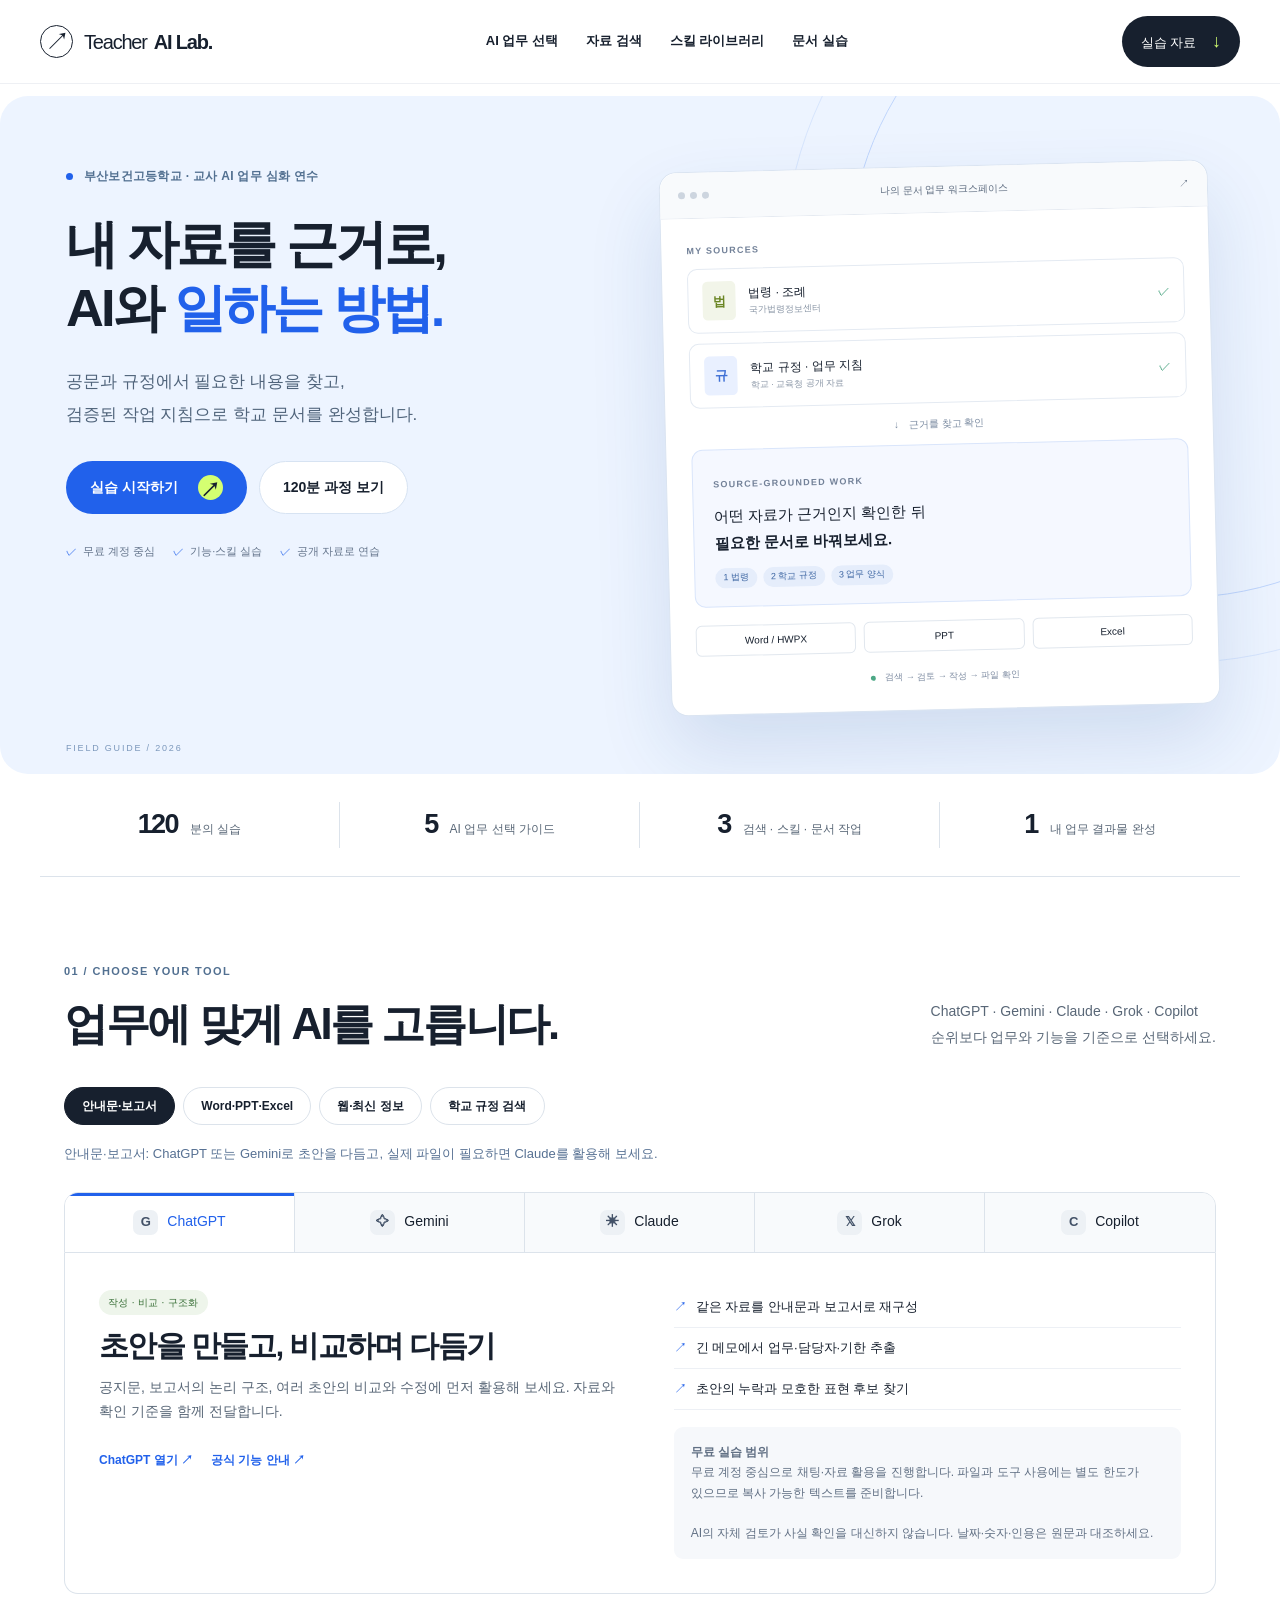
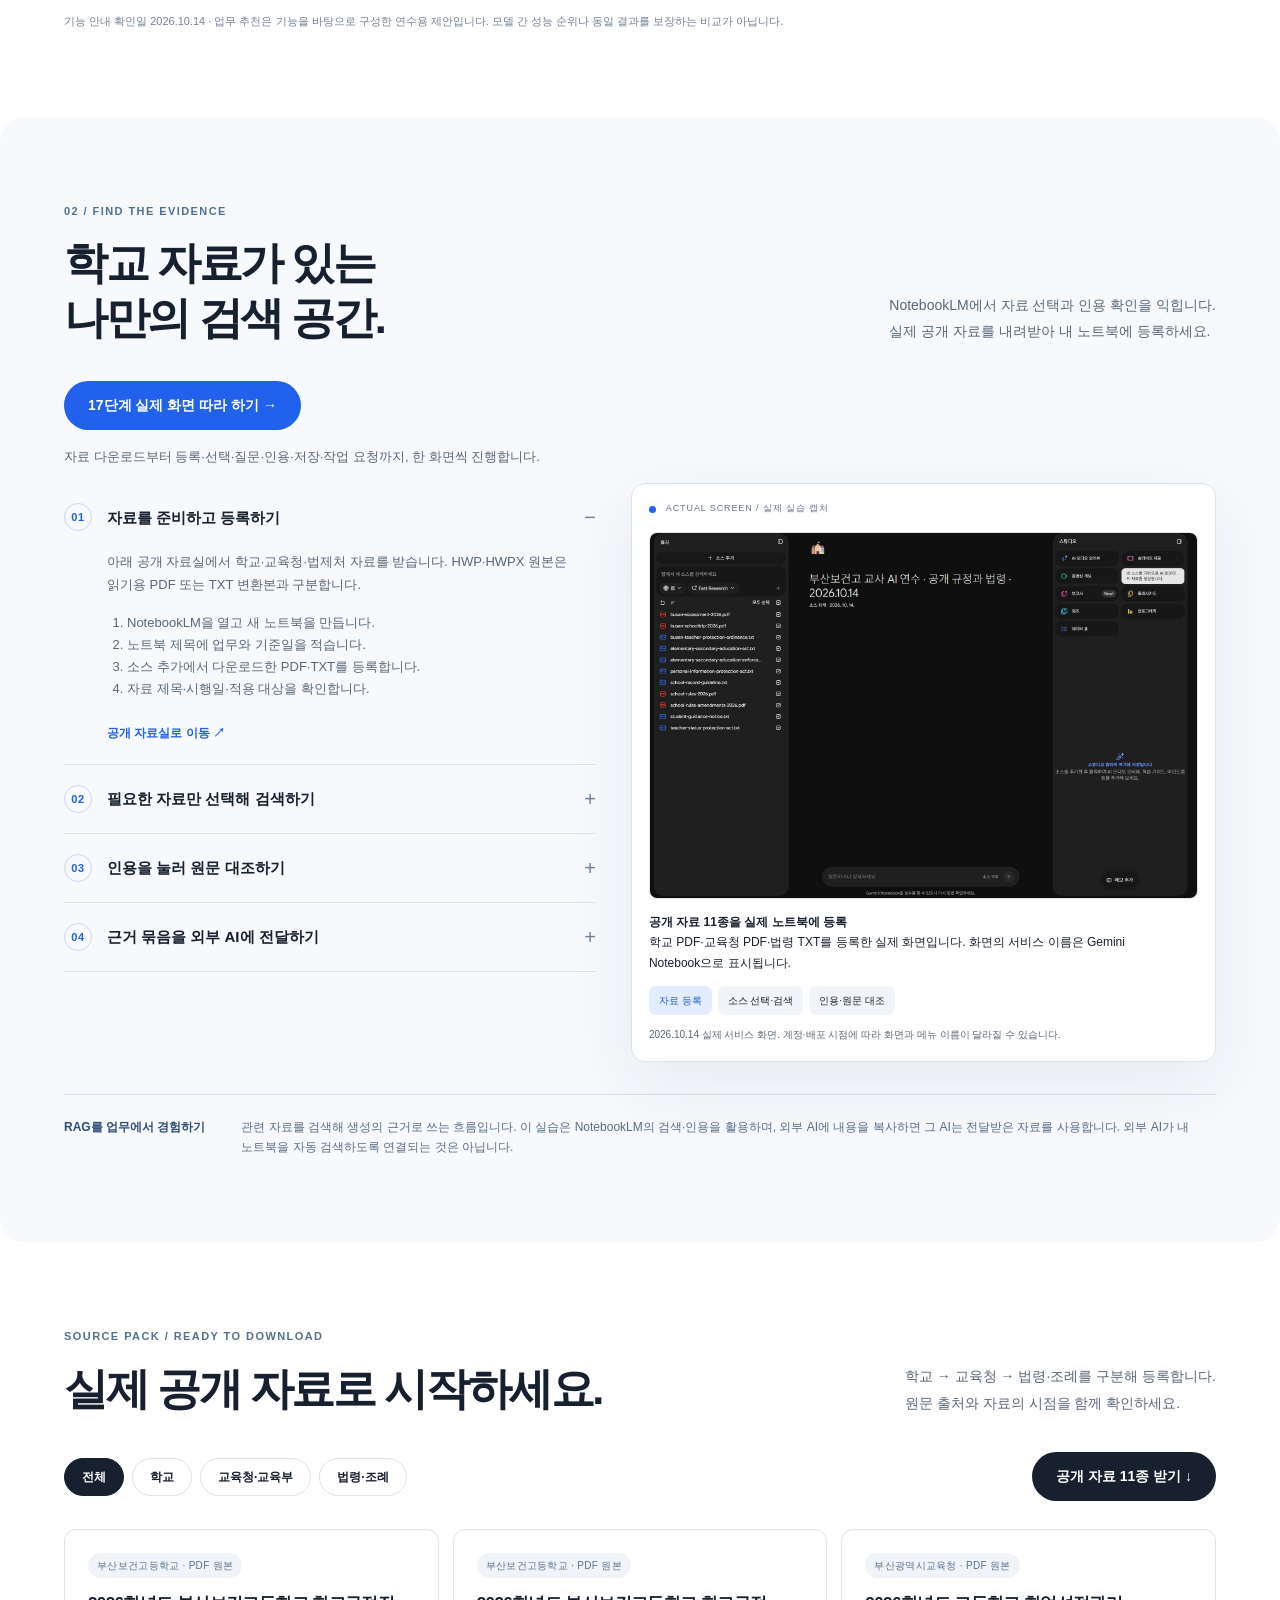
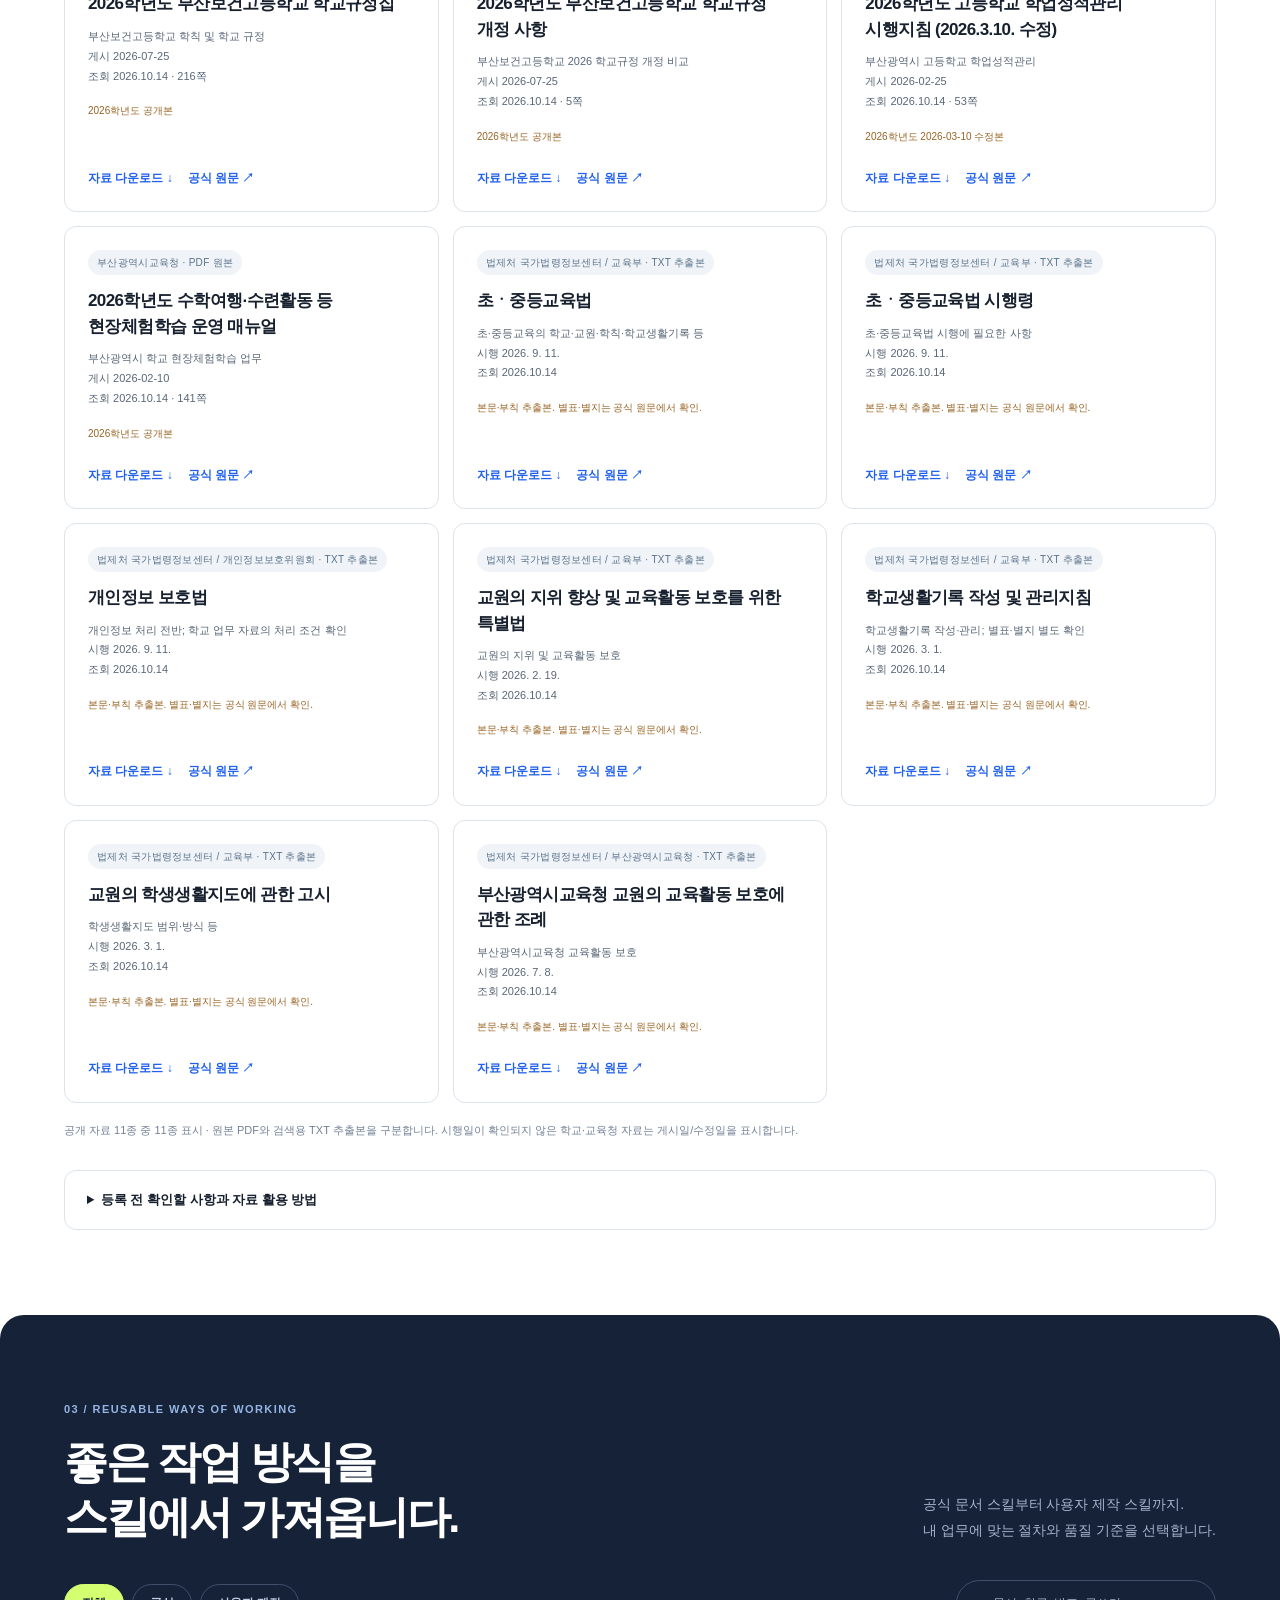
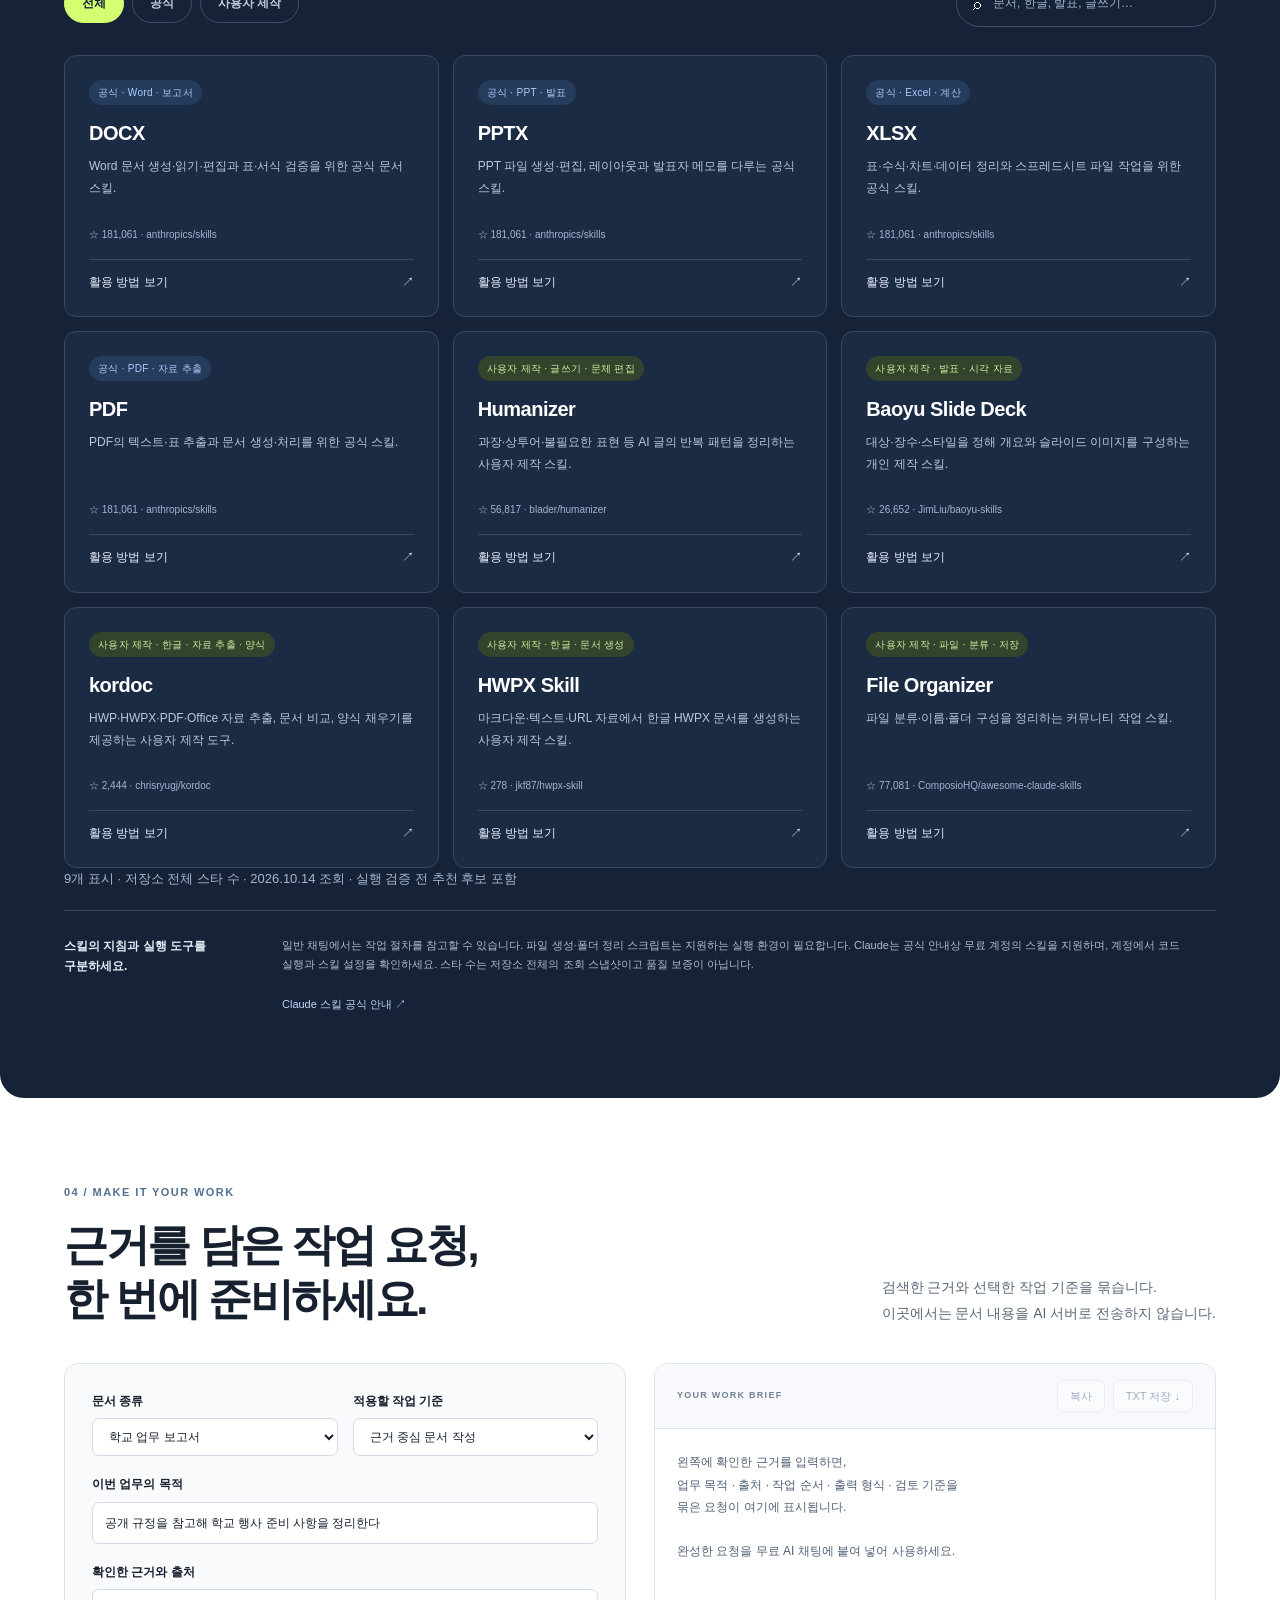
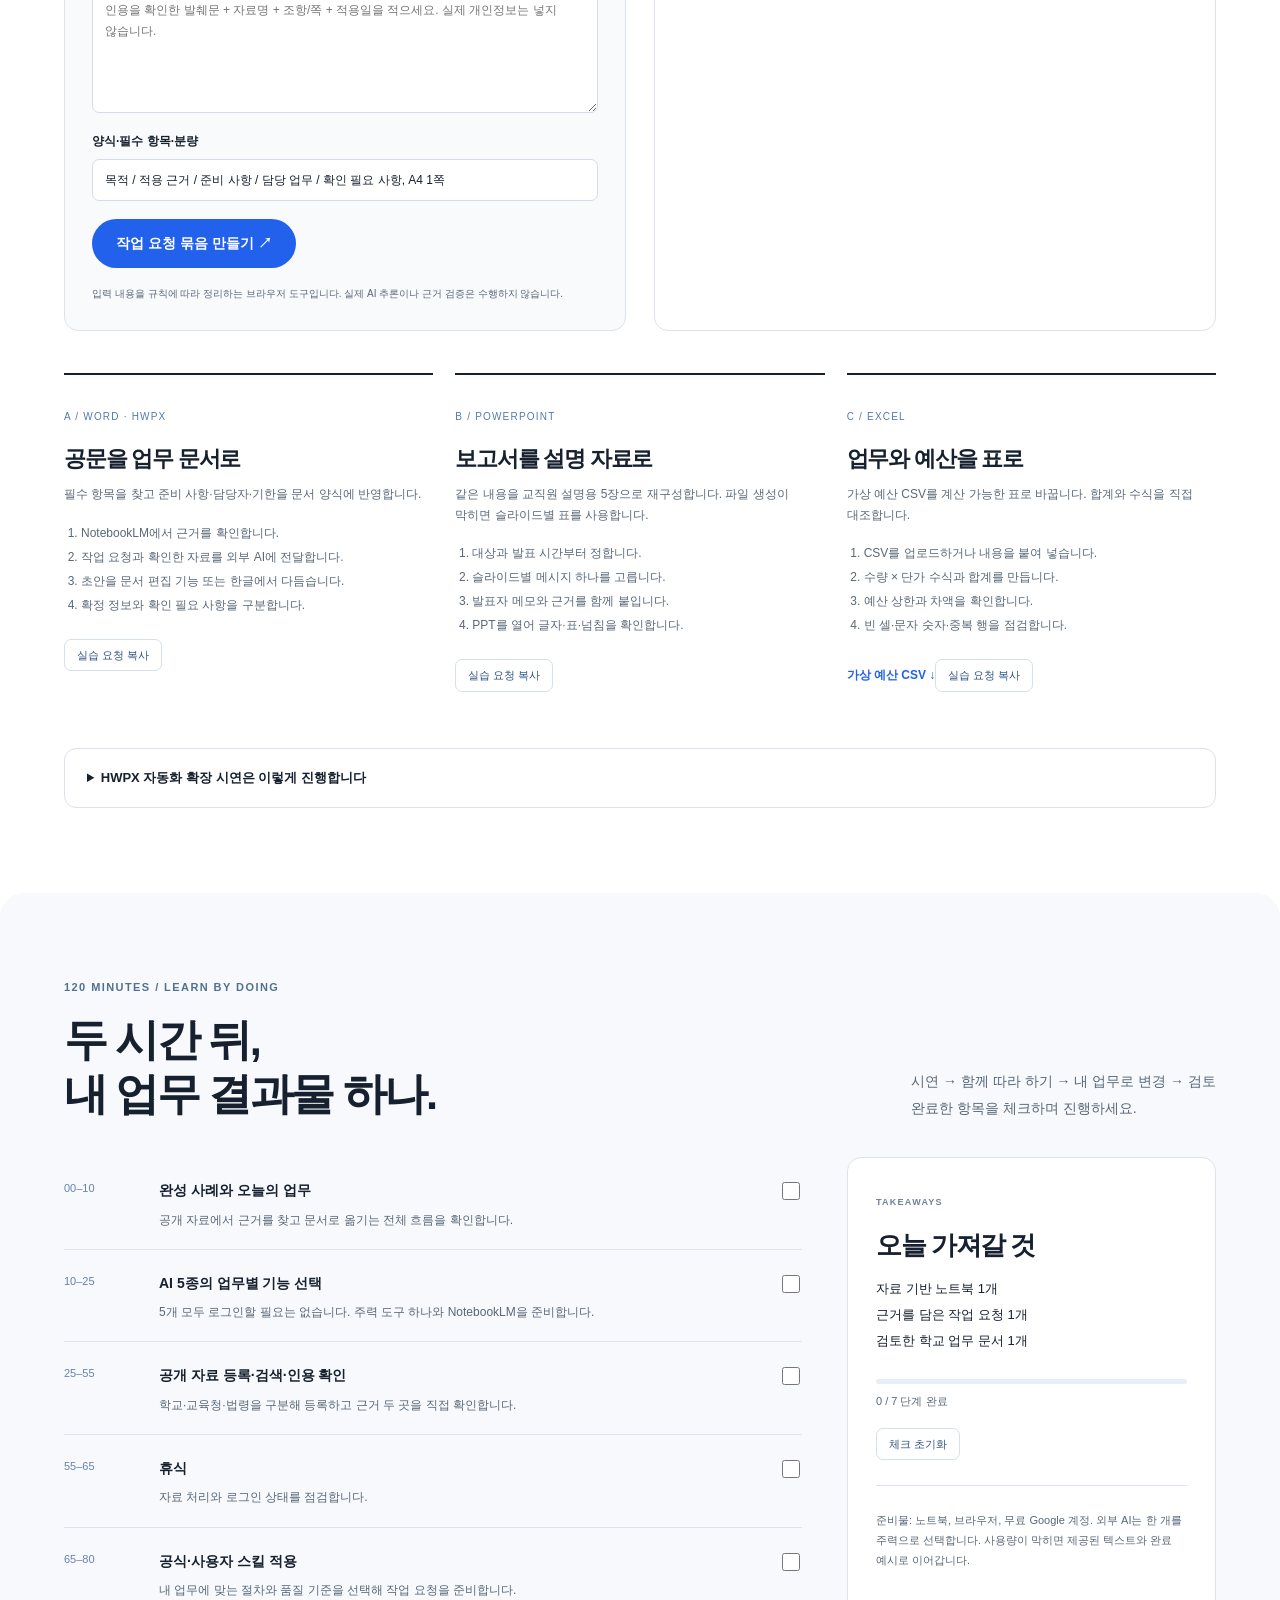
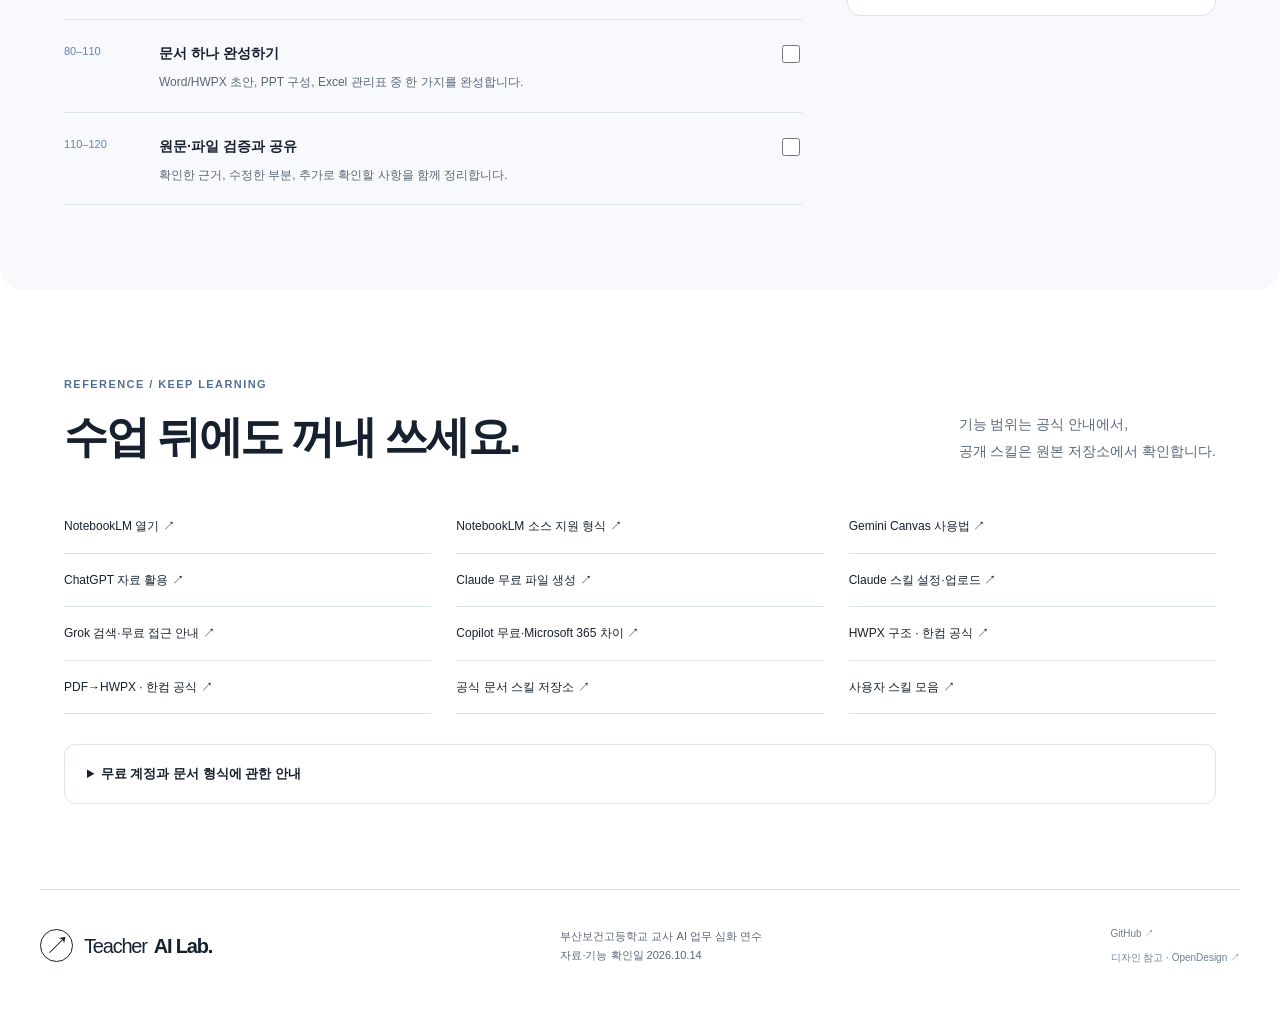
==== commit 824acfc7: "Add 17-step screenshot guide for teacher workshop" ====
--- a/docs/index.html
+++ b/docs/index.html
@@ -1,90 +1,90 @@
-<!doctype html>
-<html lang="ko">
-<head>
-  <meta charset="utf-8">
-  <meta name="viewport" content="width=device-width, initial-scale=1">
-  <meta name="theme-color" content="#eaf3ff">
-  <meta name="description" content="부산보건고등학교 교사를 위한 2시간 AI 업무 심화 연수. 공개 학교 규정과 법령으로 NotebookLM 근거 검색을 실습하고 공식·사용자 스킬로 문서를 완성합니다.">
-  <title>부산보건고 교사 AI 업무 연수 · Teacher AI Lab</title>
-  <link rel="icon" href="assets/favicon.svg" type="image/svg+xml">
-  <link rel="stylesheet" href="styles.css">
-  <script src="data.js" defer></script>
-  <script src="app.js" defer></script>
-</head>
-<body>
-  <a class="skip" href="#main">본문 바로가기</a>
-  <header class="site-header">
-    <a class="brand" href="#top" aria-label="Teacher AI Lab 처음으로"><span class="brand-icon">↗</span>Teacher <b>AI Lab.</b></a>
-    <nav aria-label="주요 메뉴"><a href="#tools">AI 업무 선택</a><a href="#notebook">자료 검색</a><a href="#skills">스킬 라이브러리</a><a href="#studio">문서 실습</a></nav>
-    <a class="header-action" href="#materials">실습 자료 <span aria-hidden="true">↓</span></a>
-  </header>
-  <main id="main">
-    <section class="hero" id="top">
-      <div class="hero-copy"><p class="eyebrow"><span class="live-dot"></span> 부산보건고등학교 · 교사 AI 업무 심화 연수</p>
-        <h1>내 자료를 근거로,<br>AI와 <span>일하는 방법.</span></h1>
-        <p class="hero-lead">공문과 규정에서 필요한 내용을 찾고,<br>검증된 작업 지침으로 학교 문서를 완성합니다.</p>
-        <div class="hero-actions"><a class="button primary" href="#notebook">실습 시작하기 <span>↗</span></a><a class="button secondary" href="#schedule">120분 과정 보기</a></div>
-        <div class="hero-meta"><span>무료 계정 중심</span><span>기능·스킬 실습</span><span>공개 자료로 연습</span></div>
-      </div>
-      <div class="hero-workspace" aria-label="자료 검색부터 문서 완성까지의 실습 흐름">
-        <div class="window-bar"><span class="window-dots"><i></i><i></i><i></i></span><span>나의 문서 업무 워크스페이스</span><span>↗</span></div>
-        <div class="workspace-content"><div class="source-stack"><span class="mini-label">MY SOURCES</span><div class="source-chip"><span class="file-icon">법</span><span>법령 · 조례<small>국가법령정보센터</small></span><span>✓</span></div><div class="source-chip"><span class="file-icon blue">규</span><span>학교 규정 · 업무 지침<small>학교 · 교육청 공개 자료</small></span><span>✓</span></div></div>
-        <div class="connector"><span>↓</span> 근거를 찾고 확인</div>
-        <div class="answer-preview"><span class="mini-label">SOURCE-GROUNDED WORK</span><p>어떤 자료가 근거인지 확인한 뒤<br><b>필요한 문서로 바꿔보세요.</b></p><div class="citation-chips"><span>1 법령</span><span>2 학교 규정</span><span>3 업무 양식</span></div></div>
-        <div class="output-row"><span>Word / HWPX</span><span>PPT</span><span>Excel</span></div>
-        <div class="workspace-footer"><span class="live-dot"></span> 검색 → 검토 → 작성 → 파일 확인</div></div>
-      </div>
-      <span class="hero-index">FIELD GUIDE / 2026</span>
-    </section>
-    <div class="course-strip"><div><strong>120</strong><span>분의 실습</span></div><div><strong>5</strong><span>AI 업무 선택 가이드</span></div><div><strong>3</strong><span>검색 · 스킬 · 문서 작업</span></div><div><strong>1</strong><span>내 업무 결과물 완성</span></div></div>
-
-    <section class="section" id="tools"><div class="section-heading"><div><p class="eyebrow">01 / CHOOSE YOUR TOOL</p><h2>업무에 맞게 AI를 고릅니다.</h2></div><p>ChatGPT · Gemini · Claude · Grok · Copilot<br>순위보다 업무와 기능을 기준으로 선택하세요.</p></div>
-      <div class="task-chips" role="group" aria-label="업무별 AI 추천"><button data-task="writing" class="active" aria-pressed="true">안내문·보고서</button><button data-task="files" aria-pressed="false">Word·PPT·Excel</button><button data-task="research" aria-pressed="false">웹·최신 정보</button><button data-task="grounded" aria-pressed="false">학교 규정 검색</button></div>
-      <p id="recommendation" class="recommendation" aria-live="polite"></p>
-      <div id="tool-tabs" class="tool-tabs" role="tablist" aria-label="AI 도구 선택"></div><div id="tool-panel" class="tool-panel" role="tabpanel" tabindex="0"></div>
-      <p class="source-note">기능 안내 확인일 2026.10.14 · 업무 추천은 기능을 바탕으로 구성한 연수용 제안입니다. 모델 간 성능 순위나 동일 결과를 보장하는 비교가 아닙니다.</p>
-    </section>
-
-    <section class="section tinted" id="notebook"><div class="section-heading"><div><p class="eyebrow">02 / FIND THE EVIDENCE</p><h2>학교 자료가 있는<br>나만의 검색 공간.</h2></div><p>NotebookLM에서 자료 선택과 인용 확인을 익힙니다.<br>실제 공개 자료를 내려받아 내 노트북에 등록하세요.</p></div>
-      <div class="notebook-grid"><div class="lesson-steps">
-        <details open><summary><span>01</span>자료를 준비하고 등록하기</summary><div><p>아래 공개 자료실에서 학교·교육청·법제처 자료를 받습니다. HWP·HWPX 원본은 읽기용 PDF 또는 TXT 변환본과 구분합니다.</p><ol><li>NotebookLM을 열고 새 노트북을 만듭니다.</li><li>노트북 제목에 업무와 기준일을 적습니다.</li><li>소스 추가에서 다운로드한 PDF·TXT를 등록합니다.</li><li>자료 제목·시행일·적용 대상을 확인합니다.</li></ol><a class="text-link" href="#materials">공개 자료실로 이동 ↗</a></div></details>
-        <details><summary><span>02</span>필요한 자료만 선택해 검색하기</summary><div><p>처음부터 모든 규정을 한꺼번에 적용하지 않습니다. 질문의 학교급·업무·시점을 정하고 소스 패널에서 관련 자료를 선택합니다.</p><button class="copy-button" data-copy="search">근거 검색 요청 복사</button><p class="small">활동: 학교 자료만 선택한 답변과 학교·교육청 자료를 함께 선택한 답변을 비교합니다.</p><p class="small">실제 캡처 질문: “부산보건고 학교규정집의 수행평가 결시 처리에서 추가 평가의 기본 원칙을 찾아줘.” 관련 소스 3개를 선택한 뒤 답변의 인용을 확인했습니다.</p></div></details>
-        <details><summary><span>03</span>인용을 눌러 원문 대조하기</summary><div><p>답변의 인용 번호를 눌러 원문을 엽니다. 해당 조항이 답변을 실제로 뒷받침하는지, 예외나 적용 대상이 빠졌는지 확인합니다.</p><p><b>완료 기준:</b> 근거 2개를 직접 확인하고, 자료에 없는 질문에는 ‘추가 확인 필요’를 표시합니다.</p></div></details>
-        <details><summary><span>04</span>근거 묶음을 외부 AI에 전달하기</summary><div><p>확인한 발췌문·출처·문서 양식·검토 기준을 묶어 외부 AI에 전달합니다. NotebookLM 채팅에 요청해 작업 지시문을 만들 수 있지만 별도의 ‘프롬프트 생성 버튼’ 기능은 아닙니다.</p><button class="copy-button" data-copy="handoff">작성 요청 생성 지침 복사</button></div></details>
-      </div><div class="screenshots-panel"><div class="panel-label"><span class="live-dot"></span> ACTUAL SCREEN / 실제 실습 캡처</div><div id="screenshot-view"></div><div id="screenshot-tabs" class="shot-tabs" role="group" aria-label="실습 화면 선택"></div><p class="small">2026.10.14 실제 서비스 화면. 계정·배포 시점에 따라 화면과 메뉴 이름이 달라질 수 있습니다.</p></div></div>
-      <div class="concept-note"><b>RAG를 업무에서 경험하기</b><p>관련 자료를 검색해 생성의 근거로 쓰는 흐름입니다. 이 실습은 NotebookLM의 검색·인용을 활용하며, 외부 AI에 내용을 복사하면 그 AI는 전달받은 자료를 사용합니다. 외부 AI가 내 노트북을 자동 검색하도록 연결되는 것은 아닙니다.</p></div>
-    </section>
-
-    <section class="section" id="materials"><div class="section-heading"><div><p class="eyebrow">SOURCE PACK / READY TO DOWNLOAD</p><h2>실제 공개 자료로 시작하세요.</h2></div><p>학교 → 교육청 → 법령·조례를 구분해 등록합니다.<br>원문 출처와 자료의 시점을 함께 확인하세요.</p></div>
-      <div class="materials-toolbar"><div class="task-chips" role="group" aria-label="자료 기관 필터"><button class="active" data-source-filter="all" aria-pressed="true">전체</button><button data-source-filter="school" aria-pressed="false">학교</button><button data-source-filter="education" aria-pressed="false">교육청·교육부</button><button data-source-filter="law" aria-pressed="false">법령·조례</button></div><a class="button dark" href="downloads/public-source-pack.zip" download>공개 자료 11종 받기 ↓</a></div>
-      <div id="sources-grid" class="sources-grid"></div><p id="sources-status" class="source-note"></p>
-      <details class="wide-details"><summary>등록 전 확인할 사항과 자료 활용 방법</summary><div><p>공개 자료도 최신본인지 확인하세요. 학교 홈페이지 공개본의 개정 여부는 학교 담당자에게 확인할 수 있습니다. 법령·조례의 시행일과 지침의 적용 학년도를 질문에 적고, 서로 다른 기준은 합쳐 단정하지 않습니다.</p><p>학교 규정집의 표지는 2026학년도로 되어 있지만 일부 머리말에는 2025학년도 표기가 남아 있습니다. 같은 게시글의 개정 사항과 함께 대조하고 학교 적용 최신본을 확인하세요.</p><p>배포용 자료에는 학생·교직원의 개인 명단, 상담 기록, 실제 성적 자료를 포함하지 않습니다. PDF·TXT 변환본은 검색 편의를 위한 사본이며 원문이 최종 확인 기준입니다. HWP·HWPX를 PDF로 바꿨다면 표와 각주를 대조하세요.</p><p>자료 묶음의 목록 파일에서 원문 URL·다운로드일·형식·해시를 확인할 수 있습니다. 변경된 자료는 원문에서 다시 받고 노트북의 기존 소스를 교체하세요.</p><a class="text-link" href="references/source-manifest.json" download>자료 출처·파일 목록 내려받기 ↓</a></div></details>
-    </section>
-
-    <section class="section dark-section" id="skills"><div class="section-heading"><div><p class="eyebrow">03 / REUSABLE WAYS OF WORKING</p><h2>좋은 작업 방식을<br>스킬에서 가져옵니다.</h2></div><p>공식 문서 스킬부터 사용자 제작 스킬까지.<br>내 업무에 맞는 절차와 품질 기준을 선택합니다.</p></div>
-      <div class="skill-toolbar"><div class="task-chips" role="group" aria-label="스킬 종류 필터"><button class="active" data-skill-filter="all" aria-pressed="true">전체</button><button data-skill-filter="official" aria-pressed="false">공식</button><button data-skill-filter="community" aria-pressed="false">사용자 제작</button></div><label class="search-field"><span>⌕</span><input id="skill-search" type="search" placeholder="문서, 한글, 발표, 글쓰기…" aria-label="스킬 검색"></label></div>
-      <div id="skills-grid" class="skills-grid"></div><p id="skill-count" class="small" aria-live="polite"></p>
-      <div class="skill-footnote"><b>스킬의 지침과 실행 도구를 구분하세요.</b><p>일반 채팅에서는 작업 절차를 참고할 수 있습니다. 파일 생성·폴더 정리 스크립트는 지원하는 실행 환경이 필요합니다. Claude는 공식 안내상 무료 계정의 스킬을 지원하며, 계정에서 코드 실행과 스킬 설정을 확인하세요. 스타 수는 저장소 전체의 조회 스냅샷이고 품질 보증이 아닙니다.</p><a href="https://support.claude.com/en/articles/12512180-use-skills-in-claude" target="_blank" rel="noopener noreferrer">Claude 스킬 공식 안내 ↗</a></div>
-    </section>
-
-    <section class="section" id="studio"><div class="section-heading"><div><p class="eyebrow">04 / MAKE IT YOUR WORK</p><h2>근거를 담은 작업 요청,<br>한 번에 준비하세요.</h2></div><p>검색한 근거와 선택한 작업 기준을 묶습니다.<br>이곳에서는 문서 내용을 AI 서버로 전송하지 않습니다.</p></div>
-      <div class="studio-grid"><form id="brief-form" class="brief-form"><div class="field-row"><label>문서 종류<select id="document-type"><option>학교 업무 보고서</option><option>학부모 안내문</option><option>교직원 발표자료</option><option>Excel 업무 관리표</option><option>HWPX 양식 입력 자료</option></select></label><label>적용할 작업 기준<select id="work-skill"><option value="document">근거 중심 문서 작성</option><option value="humanizer">명료한 안내문 편집</option><option value="slides">발표자료 구성</option><option value="spreadsheet">표와 계산 검증</option></select></label></div><label>이번 업무의 목적<input id="work-purpose" value="공개 규정을 참고해 학교 행사 준비 사항을 정리한다" maxlength="600"></label><label>확인한 근거와 출처<textarea id="work-evidence" rows="5" placeholder="인용을 확인한 발췌문 + 자료명 + 조항/쪽 + 적용일을 적으세요. 실제 개인정보는 넣지 않습니다." required></textarea></label><label>양식·필수 항목·분량<input id="work-format" value="목적 / 적용 근거 / 준비 사항 / 담당 업무 / 확인 필요 사항, A4 1쪽" maxlength="1000"></label><button class="button primary" type="submit">작업 요청 묶음 만들기 ↗</button><p class="small">입력 내용을 규칙에 따라 정리하는 브라우저 도구입니다. 실제 AI 추론이나 근거 검증은 수행하지 않습니다.</p></form>
-      <div class="brief-output"><div class="output-header"><span class="mini-label">YOUR WORK BRIEF</span><div><button id="copy-brief" class="copy-button" disabled>복사</button><button id="download-brief" class="copy-button" disabled>TXT 저장 ↓</button></div></div><pre id="brief-result" tabindex="0">왼쪽에 확인한 근거를 입력하면,
-업무 목적 · 출처 · 작업 순서 · 출력 형식 · 검토 기준을
-묶은 요청이 여기에 표시됩니다.
-
-완성한 요청을 무료 AI 채팅에 붙여 넣어 사용하세요.</pre></div></div>
-      <div class="document-labs"><article><span class="lab-number">A / WORD · HWPX</span><h3>공문을 업무 문서로</h3><p>필수 항목을 찾고 준비 사항·담당자·기한을 문서 양식에 반영합니다.</p><ol><li>NotebookLM에서 근거를 확인합니다.</li><li>작업 요청과 확인한 자료를 외부 AI에 전달합니다.</li><li>초안을 문서 편집 기능 또는 한글에서 다듬습니다.</li><li>확정 정보와 확인 필요 사항을 구분합니다.</li></ol><button class="copy-button" data-copy="document">실습 요청 복사</button></article><article><span class="lab-number">B / POWERPOINT</span><h3>보고서를 설명 자료로</h3><p>같은 내용을 교직원 설명용 5장으로 재구성합니다. 파일 생성이 막히면 슬라이드별 표를 사용합니다.</p><ol><li>대상과 발표 시간부터 정합니다.</li><li>슬라이드별 메시지 하나를 고릅니다.</li><li>발표자 메모와 근거를 함께 붙입니다.</li><li>PPT를 열어 글자·표·넘침을 확인합니다.</li></ol><button class="copy-button" data-copy="slides">실습 요청 복사</button></article><article><span class="lab-number">C / EXCEL</span><h3>업무와 예산을 표로</h3><p>가상 예산 CSV를 계산 가능한 표로 바꿉니다. 합계와 수식을 직접 대조합니다.</p><ol><li>CSV를 업로드하거나 내용을 붙여 넣습니다.</li><li>수량 × 단가 수식과 합계를 만듭니다.</li><li>예산 상한과 차액을 확인합니다.</li><li>빈 셀·문자 숫자·중복 행을 점검합니다.</li></ol><a class="text-link" href="downloads/practice-budget.csv" download>가상 예산 CSV ↓</a><button class="copy-button" data-copy="excel">실습 요청 복사</button></article></div>
-      <details class="wide-details"><summary>HWPX 자동화 확장 시연은 이렇게 진행합니다</summary><div><p>공개 PDF에서 정보를 추출하고 항목별 데이터로 정리한 뒤, 미리 검증한 HWPX 양식의 제목·목적·일정·내용 칸에 넣습니다. 문서명과 저장 폴더 규칙을 지정하고 한글에서 열어 표·쪽 나눔을 확인합니다.</p><p><b>별도 실행 환경:</b> kordoc·hwpx-skill 등은 강사가 사전 설치·검증해 시연하는 도구입니다. 이 사이트는 HWPX 변환 서버나 NEIS 자동 입력 기능을 제공하지 않습니다. 일반 XML로 저장하는 것만으로 정상적인 HWPX가 되지는 않습니다.</p><a class="text-link" href="https://github.com/chrisryugj/kordoc" target="_blank" rel="noopener noreferrer">사용자 제작 문서 도구 확인 ↗</a></div></details>
-    </section>
-
-    <section class="section tinted" id="schedule"><div class="section-heading"><div><p class="eyebrow">120 MINUTES / LEARN BY DOING</p><h2>두 시간 뒤,<br>내 업무 결과물 하나.</h2></div><p>시연 → 함께 따라 하기 → 내 업무로 변경 → 검토<br>완료한 항목을 체크하며 진행하세요.</p></div><div class="schedule-grid"><div id="schedule-list"></div><aside class="finish-card"><span class="mini-label">TAKEAWAYS</span><h3>오늘 가져갈 것</h3><p>자료 기반 노트북 1개<br>근거를 담은 작업 요청 1개<br>검토한 학교 업무 문서 1개</p><div class="progress-track"><span id="progress-fill"></span></div><p id="progress-text" class="small" aria-live="polite">0 / 7 단계 완료</p><button id="reset-progress" class="copy-button">체크 초기화</button><hr><p class="small">준비물: 노트북, 브라우저, 무료 Google 계정. 외부 AI는 한 개를 주력으로 선택합니다. 사용량이 막히면 제공된 텍스트와 완료 예시로 이어갑니다.</p></aside></div></section>
-    <section class="section resources" id="resources"><div class="section-heading"><div><p class="eyebrow">REFERENCE / KEEP LEARNING</p><h2>수업 뒤에도 꺼내 쓰세요.</h2></div><p>기능 범위는 공식 안내에서,<br>공개 스킬은 원본 저장소에서 확인합니다.</p></div><div id="resource-links" class="resource-links"></div><details class="wide-details"><summary>무료 계정과 문서 형식에 관한 안내</summary><div><p>무료 기능에도 메시지·파일·생성량 제한이 있습니다. 각자의 계정과 학교 관리 설정에 따라 접근 가능 여부가 다릅니다. 유료 체험 가입이나 API 결제는 실습의 필수 조건이 아닙니다.</p><p>NotebookLM의 공식 소스 목록에는 PDF·DOCX·TXT·복사 텍스트 등이 있으며 HWP·HWPX는 직접 지원 목록에 없습니다. 검색용 사본과 편집할 원본을 따로 관리합니다. PDF에서 HWPX로 변환할 때는 텍스트·표·서식 복원 품질을 확인합니다.</p><p>사이트의 자료와 화면은 연수용이며, 학교의 공식 업무 시스템이나 기관 승인 AI 서비스가 아닙니다. 실제 학생 정보·내부 업무 자료의 사용은 소속 기관의 허용 범위를 따릅니다.</p></div></details></section>
-  </main>
-  <footer><a class="brand" href="#top"><span class="brand-icon">↗</span>Teacher <b>AI Lab.</b></a><p>부산보건고등학교 교사 AI 업무 심화 연수<br>자료·기능 확인일 2026.10.14</p><div><a href="https://github.com/zeusk302-png/teacher-ai-workshop" target="_blank" rel="noopener noreferrer">GitHub ↗</a><a href="https://github.com/nexu-io/open-design/tree/main/design-systems/clean" target="_blank" rel="noopener noreferrer">디자인 참고 · OpenDesign ↗</a></div></footer>
-  <dialog id="skill-dialog"><button class="dialog-close" aria-label="스킬 설명 닫기">×</button><div id="skill-dialog-content"></div></dialog>
-  <dialog id="image-dialog"><button class="dialog-close" aria-label="확대 화면 닫기">×</button><img id="enlarged-image" alt=""><p id="enlarged-caption"></p></dialog>
-  <div id="toast" role="status" aria-live="polite"></div>
-  <noscript><p class="noscript">도구 비교·자료 목록·스킬 검색을 이용하려면 JavaScript를 켜 주세요. <a href="downloads/public-source-pack.zip">공개 자료 묶음</a>과 <a href="downloads/practice-budget.csv">실습 CSV</a>는 바로 받을 수 있습니다.</p></noscript>
-</body>
-</html>
+<!doctype html>
+<html lang="ko">
+<head>
+  <meta charset="utf-8">
+  <meta name="viewport" content="width=device-width, initial-scale=1">
+  <meta name="theme-color" content="#eaf3ff">
+  <meta name="description" content="부산보건고등학교 교사를 위한 2시간 AI 업무 심화 연수. 공개 학교 규정과 법령으로 NotebookLM 근거 검색을 실습하고 공식·사용자 스킬로 문서를 완성합니다.">
+  <title>부산보건고 교사 AI 업무 연수 · Teacher AI Lab</title>
+  <link rel="icon" href="assets/favicon.svg" type="image/svg+xml">
+  <link rel="stylesheet" href="styles.css">
+  <script src="data.js" defer></script>
+  <script src="app.js" defer></script>
+</head>
+<body>
+  <a class="skip" href="#main">본문 바로가기</a>
+  <header class="site-header">
+    <a class="brand" href="#top" aria-label="Teacher AI Lab 처음으로"><span class="brand-icon">↗</span>Teacher <b>AI Lab.</b></a>
+    <nav aria-label="주요 메뉴"><a href="#tools">AI 업무 선택</a><a href="#notebook">자료 검색</a><a href="#skills">스킬 라이브러리</a><a href="#studio">문서 실습</a></nav>
+    <a class="header-action" href="#materials">실습 자료 <span aria-hidden="true">↓</span></a>
+  </header>
+  <main id="main">
+    <section class="hero" id="top">
+      <div class="hero-copy"><p class="eyebrow"><span class="live-dot"></span> 부산보건고등학교 · 교사 AI 업무 심화 연수</p>
+        <h1>내 자료를 근거로,<br>AI와 <span>일하는 방법.</span></h1>
+        <p class="hero-lead">공문과 규정에서 필요한 내용을 찾고,<br>검증된 작업 지침으로 학교 문서를 완성합니다.</p>
+        <div class="hero-actions"><a class="button primary" href="#notebook">실습 시작하기 <span>↗</span></a><a class="button secondary" href="#schedule">120분 과정 보기</a></div>
+        <div class="hero-meta"><span>무료 계정 중심</span><span>기능·스킬 실습</span><span>공개 자료로 연습</span></div>
+      </div>
+      <div class="hero-workspace" aria-label="자료 검색부터 문서 완성까지의 실습 흐름">
+        <div class="window-bar"><span class="window-dots"><i></i><i></i><i></i></span><span>나의 문서 업무 워크스페이스</span><span>↗</span></div>
+        <div class="workspace-content"><div class="source-stack"><span class="mini-label">MY SOURCES</span><div class="source-chip"><span class="file-icon">법</span><span>법령 · 조례<small>국가법령정보센터</small></span><span>✓</span></div><div class="source-chip"><span class="file-icon blue">규</span><span>학교 규정 · 업무 지침<small>학교 · 교육청 공개 자료</small></span><span>✓</span></div></div>
+        <div class="connector"><span>↓</span> 근거를 찾고 확인</div>
+        <div class="answer-preview"><span class="mini-label">SOURCE-GROUNDED WORK</span><p>어떤 자료가 근거인지 확인한 뒤<br><b>필요한 문서로 바꿔보세요.</b></p><div class="citation-chips"><span>1 법령</span><span>2 학교 규정</span><span>3 업무 양식</span></div></div>
+        <div class="output-row"><span>Word / HWPX</span><span>PPT</span><span>Excel</span></div>
+        <div class="workspace-footer"><span class="live-dot"></span> 검색 → 검토 → 작성 → 파일 확인</div></div>
+      </div>
+      <span class="hero-index">FIELD GUIDE / 2026</span>
+    </section>
+    <div class="course-strip"><div><strong>120</strong><span>분의 실습</span></div><div><strong>5</strong><span>AI 업무 선택 가이드</span></div><div><strong>3</strong><span>검색 · 스킬 · 문서 작업</span></div><div><strong>1</strong><span>내 업무 결과물 완성</span></div></div>
+
+    <section class="section" id="tools"><div class="section-heading"><div><p class="eyebrow">01 / CHOOSE YOUR TOOL</p><h2>업무에 맞게 AI를 고릅니다.</h2></div><p>ChatGPT · Gemini · Claude · Grok · Copilot<br>순위보다 업무와 기능을 기준으로 선택하세요.</p></div>
+      <div class="task-chips" role="group" aria-label="업무별 AI 추천"><button data-task="writing" class="active" aria-pressed="true">안내문·보고서</button><button data-task="files" aria-pressed="false">Word·PPT·Excel</button><button data-task="research" aria-pressed="false">웹·최신 정보</button><button data-task="grounded" aria-pressed="false">학교 규정 검색</button></div>
+      <p id="recommendation" class="recommendation" aria-live="polite"></p>
+      <div id="tool-tabs" class="tool-tabs" role="tablist" aria-label="AI 도구 선택"></div><div id="tool-panel" class="tool-panel" role="tabpanel" tabindex="0"></div>
+      <p class="source-note">기능 안내 확인일 2026.10.14 · 업무 추천은 기능을 바탕으로 구성한 연수용 제안입니다. 모델 간 성능 순위나 동일 결과를 보장하는 비교가 아닙니다.</p>
+    </section>
+
+    <section class="section tinted" id="notebook"><div class="section-heading"><div><p class="eyebrow">02 / FIND THE EVIDENCE</p><h2>학교 자료가 있는<br>나만의 검색 공간.</h2></div><p>NotebookLM에서 자료 선택과 인용 확인을 익힙니다.<br>실제 공개 자료를 내려받아 내 노트북에 등록하세요.</p></div>
+      <p><a class="button primary" href="guide.html">17단계 실제 화면 따라 하기 →</a></p><p class="small">자료 다운로드부터 등록·선택·질문·인용·저장·작업 요청까지, 한 화면씩 진행합니다.</p><div class="notebook-grid"><div class="lesson-steps">
+        <details open><summary><span>01</span>자료를 준비하고 등록하기</summary><div><p>아래 공개 자료실에서 학교·교육청·법제처 자료를 받습니다. HWP·HWPX 원본은 읽기용 PDF 또는 TXT 변환본과 구분합니다.</p><ol><li>NotebookLM을 열고 새 노트북을 만듭니다.</li><li>노트북 제목에 업무와 기준일을 적습니다.</li><li>소스 추가에서 다운로드한 PDF·TXT를 등록합니다.</li><li>자료 제목·시행일·적용 대상을 확인합니다.</li></ol><a class="text-link" href="#materials">공개 자료실로 이동 ↗</a></div></details>
+        <details><summary><span>02</span>필요한 자료만 선택해 검색하기</summary><div><p>처음부터 모든 규정을 한꺼번에 적용하지 않습니다. 질문의 학교급·업무·시점을 정하고 소스 패널에서 관련 자료를 선택합니다.</p><button class="copy-button" data-copy="search">근거 검색 요청 복사</button><p class="small">활동: 학교 자료만 선택한 답변과 학교·교육청 자료를 함께 선택한 답변을 비교합니다.</p><p class="small">실제 캡처 질문: “부산보건고 학교규정집의 수행평가 결시 처리에서 추가 평가의 기본 원칙을 찾아줘.” 관련 소스 3개를 선택한 뒤 답변의 인용을 확인했습니다.</p></div></details>
+        <details><summary><span>03</span>인용을 눌러 원문 대조하기</summary><div><p>답변의 인용 번호를 눌러 원문을 엽니다. 해당 조항이 답변을 실제로 뒷받침하는지, 예외나 적용 대상이 빠졌는지 확인합니다.</p><p><b>완료 기준:</b> 근거 2개를 직접 확인하고, 자료에 없는 질문에는 ‘추가 확인 필요’를 표시합니다.</p></div></details>
+        <details><summary><span>04</span>근거 묶음을 외부 AI에 전달하기</summary><div><p>확인한 발췌문·출처·문서 양식·검토 기준을 묶어 외부 AI에 전달합니다. NotebookLM 채팅에 요청해 작업 지시문을 만들 수 있지만 별도의 ‘프롬프트 생성 버튼’ 기능은 아닙니다.</p><button class="copy-button" data-copy="handoff">작성 요청 생성 지침 복사</button></div></details>
+      </div><div class="screenshots-panel"><div class="panel-label"><span class="live-dot"></span> ACTUAL SCREEN / 실제 실습 캡처</div><div id="screenshot-view"></div><div id="screenshot-tabs" class="shot-tabs" role="group" aria-label="실습 화면 선택"></div><p class="small">2026.10.14 실제 서비스 화면. 계정·배포 시점에 따라 화면과 메뉴 이름이 달라질 수 있습니다.</p></div></div>
+      <div class="concept-note"><b>RAG를 업무에서 경험하기</b><p>관련 자료를 검색해 생성의 근거로 쓰는 흐름입니다. 이 실습은 NotebookLM의 검색·인용을 활용하며, 외부 AI에 내용을 복사하면 그 AI는 전달받은 자료를 사용합니다. 외부 AI가 내 노트북을 자동 검색하도록 연결되는 것은 아닙니다.</p></div>
+    </section>
+
+    <section class="section" id="materials"><div class="section-heading"><div><p class="eyebrow">SOURCE PACK / READY TO DOWNLOAD</p><h2>실제 공개 자료로 시작하세요.</h2></div><p>학교 → 교육청 → 법령·조례를 구분해 등록합니다.<br>원문 출처와 자료의 시점을 함께 확인하세요.</p></div>
+      <div class="materials-toolbar"><div class="task-chips" role="group" aria-label="자료 기관 필터"><button class="active" data-source-filter="all" aria-pressed="true">전체</button><button data-source-filter="school" aria-pressed="false">학교</button><button data-source-filter="education" aria-pressed="false">교육청·교육부</button><button data-source-filter="law" aria-pressed="false">법령·조례</button></div><a class="button dark" href="downloads/public-source-pack.zip" download>공개 자료 11종 받기 ↓</a></div>
+      <div id="sources-grid" class="sources-grid"></div><p id="sources-status" class="source-note"></p>
+      <details class="wide-details"><summary>등록 전 확인할 사항과 자료 활용 방법</summary><div><p>공개 자료도 최신본인지 확인하세요. 학교 홈페이지 공개본의 개정 여부는 학교 담당자에게 확인할 수 있습니다. 법령·조례의 시행일과 지침의 적용 학년도를 질문에 적고, 서로 다른 기준은 합쳐 단정하지 않습니다.</p><p>학교 규정집의 표지는 2026학년도로 되어 있지만 일부 머리말에는 2025학년도 표기가 남아 있습니다. 같은 게시글의 개정 사항과 함께 대조하고 학교 적용 최신본을 확인하세요.</p><p>배포용 자료에는 학생·교직원의 개인 명단, 상담 기록, 실제 성적 자료를 포함하지 않습니다. PDF·TXT 변환본은 검색 편의를 위한 사본이며 원문이 최종 확인 기준입니다. HWP·HWPX를 PDF로 바꿨다면 표와 각주를 대조하세요.</p><p>자료 묶음의 목록 파일에서 원문 URL·다운로드일·형식·해시를 확인할 수 있습니다. 변경된 자료는 원문에서 다시 받고 노트북의 기존 소스를 교체하세요.</p><a class="text-link" href="references/source-manifest.json" download>자료 출처·파일 목록 내려받기 ↓</a></div></details>
+    </section>
+
+    <section class="section dark-section" id="skills"><div class="section-heading"><div><p class="eyebrow">03 / REUSABLE WAYS OF WORKING</p><h2>좋은 작업 방식을<br>스킬에서 가져옵니다.</h2></div><p>공식 문서 스킬부터 사용자 제작 스킬까지.<br>내 업무에 맞는 절차와 품질 기준을 선택합니다.</p></div>
+      <div class="skill-toolbar"><div class="task-chips" role="group" aria-label="스킬 종류 필터"><button class="active" data-skill-filter="all" aria-pressed="true">전체</button><button data-skill-filter="official" aria-pressed="false">공식</button><button data-skill-filter="community" aria-pressed="false">사용자 제작</button></div><label class="search-field"><span>⌕</span><input id="skill-search" type="search" placeholder="문서, 한글, 발표, 글쓰기…" aria-label="스킬 검색"></label></div>
+      <div id="skills-grid" class="skills-grid"></div><p id="skill-count" class="small" aria-live="polite"></p>
+      <div class="skill-footnote"><b>스킬의 지침과 실행 도구를 구분하세요.</b><p>일반 채팅에서는 작업 절차를 참고할 수 있습니다. 파일 생성·폴더 정리 스크립트는 지원하는 실행 환경이 필요합니다. Claude는 공식 안내상 무료 계정의 스킬을 지원하며, 계정에서 코드 실행과 스킬 설정을 확인하세요. 스타 수는 저장소 전체의 조회 스냅샷이고 품질 보증이 아닙니다.</p><a href="https://support.claude.com/en/articles/12512180-use-skills-in-claude" target="_blank" rel="noopener noreferrer">Claude 스킬 공식 안내 ↗</a></div>
+    </section>
+
+    <section class="section" id="studio"><div class="section-heading"><div><p class="eyebrow">04 / MAKE IT YOUR WORK</p><h2>근거를 담은 작업 요청,<br>한 번에 준비하세요.</h2></div><p>검색한 근거와 선택한 작업 기준을 묶습니다.<br>이곳에서는 문서 내용을 AI 서버로 전송하지 않습니다.</p></div>
+      <div class="studio-grid"><form id="brief-form" class="brief-form"><div class="field-row"><label>문서 종류<select id="document-type"><option>학교 업무 보고서</option><option>학부모 안내문</option><option>교직원 발표자료</option><option>Excel 업무 관리표</option><option>HWPX 양식 입력 자료</option></select></label><label>적용할 작업 기준<select id="work-skill"><option value="document">근거 중심 문서 작성</option><option value="humanizer">명료한 안내문 편집</option><option value="slides">발표자료 구성</option><option value="spreadsheet">표와 계산 검증</option></select></label></div><label>이번 업무의 목적<input id="work-purpose" value="공개 규정을 참고해 학교 행사 준비 사항을 정리한다" maxlength="600"></label><label>확인한 근거와 출처<textarea id="work-evidence" rows="5" placeholder="인용을 확인한 발췌문 + 자료명 + 조항/쪽 + 적용일을 적으세요. 실제 개인정보는 넣지 않습니다." required></textarea></label><label>양식·필수 항목·분량<input id="work-format" value="목적 / 적용 근거 / 준비 사항 / 담당 업무 / 확인 필요 사항, A4 1쪽" maxlength="1000"></label><button class="button primary" type="submit">작업 요청 묶음 만들기 ↗</button><p class="small">입력 내용을 규칙에 따라 정리하는 브라우저 도구입니다. 실제 AI 추론이나 근거 검증은 수행하지 않습니다.</p></form>
+      <div class="brief-output"><div class="output-header"><span class="mini-label">YOUR WORK BRIEF</span><div><button id="copy-brief" class="copy-button" disabled>복사</button><button id="download-brief" class="copy-button" disabled>TXT 저장 ↓</button></div></div><pre id="brief-result" tabindex="0">왼쪽에 확인한 근거를 입력하면,
+업무 목적 · 출처 · 작업 순서 · 출력 형식 · 검토 기준을
+묶은 요청이 여기에 표시됩니다.
+
+완성한 요청을 무료 AI 채팅에 붙여 넣어 사용하세요.</pre></div></div>
+      <div class="document-labs"><article><span class="lab-number">A / WORD · HWPX</span><h3>공문을 업무 문서로</h3><p>필수 항목을 찾고 준비 사항·담당자·기한을 문서 양식에 반영합니다.</p><ol><li>NotebookLM에서 근거를 확인합니다.</li><li>작업 요청과 확인한 자료를 외부 AI에 전달합니다.</li><li>초안을 문서 편집 기능 또는 한글에서 다듬습니다.</li><li>확정 정보와 확인 필요 사항을 구분합니다.</li></ol><button class="copy-button" data-copy="document">실습 요청 복사</button></article><article><span class="lab-number">B / POWERPOINT</span><h3>보고서를 설명 자료로</h3><p>같은 내용을 교직원 설명용 5장으로 재구성합니다. 파일 생성이 막히면 슬라이드별 표를 사용합니다.</p><ol><li>대상과 발표 시간부터 정합니다.</li><li>슬라이드별 메시지 하나를 고릅니다.</li><li>발표자 메모와 근거를 함께 붙입니다.</li><li>PPT를 열어 글자·표·넘침을 확인합니다.</li></ol><button class="copy-button" data-copy="slides">실습 요청 복사</button></article><article><span class="lab-number">C / EXCEL</span><h3>업무와 예산을 표로</h3><p>가상 예산 CSV를 계산 가능한 표로 바꿉니다. 합계와 수식을 직접 대조합니다.</p><ol><li>CSV를 업로드하거나 내용을 붙여 넣습니다.</li><li>수량 × 단가 수식과 합계를 만듭니다.</li><li>예산 상한과 차액을 확인합니다.</li><li>빈 셀·문자 숫자·중복 행을 점검합니다.</li></ol><a class="text-link" href="downloads/practice-budget.csv" download>가상 예산 CSV ↓</a><button class="copy-button" data-copy="excel">실습 요청 복사</button></article></div>
+      <details class="wide-details"><summary>HWPX 자동화 확장 시연은 이렇게 진행합니다</summary><div><p>공개 PDF에서 정보를 추출하고 항목별 데이터로 정리한 뒤, 미리 검증한 HWPX 양식의 제목·목적·일정·내용 칸에 넣습니다. 문서명과 저장 폴더 규칙을 지정하고 한글에서 열어 표·쪽 나눔을 확인합니다.</p><p><b>별도 실행 환경:</b> kordoc·hwpx-skill 등은 강사가 사전 설치·검증해 시연하는 도구입니다. 이 사이트는 HWPX 변환 서버나 NEIS 자동 입력 기능을 제공하지 않습니다. 일반 XML로 저장하는 것만으로 정상적인 HWPX가 되지는 않습니다.</p><a class="text-link" href="https://github.com/chrisryugj/kordoc" target="_blank" rel="noopener noreferrer">사용자 제작 문서 도구 확인 ↗</a></div></details>
+    </section>
+
+    <section class="section tinted" id="schedule"><div class="section-heading"><div><p class="eyebrow">120 MINUTES / LEARN BY DOING</p><h2>두 시간 뒤,<br>내 업무 결과물 하나.</h2></div><p>시연 → 함께 따라 하기 → 내 업무로 변경 → 검토<br>완료한 항목을 체크하며 진행하세요.</p></div><div class="schedule-grid"><div id="schedule-list"></div><aside class="finish-card"><span class="mini-label">TAKEAWAYS</span><h3>오늘 가져갈 것</h3><p>자료 기반 노트북 1개<br>근거를 담은 작업 요청 1개<br>검토한 학교 업무 문서 1개</p><div class="progress-track"><span id="progress-fill"></span></div><p id="progress-text" class="small" aria-live="polite">0 / 7 단계 완료</p><button id="reset-progress" class="copy-button">체크 초기화</button><hr><p class="small">준비물: 노트북, 브라우저, 무료 Google 계정. 외부 AI는 한 개를 주력으로 선택합니다. 사용량이 막히면 제공된 텍스트와 완료 예시로 이어갑니다.</p></aside></div></section>
+    <section class="section resources" id="resources"><div class="section-heading"><div><p class="eyebrow">REFERENCE / KEEP LEARNING</p><h2>수업 뒤에도 꺼내 쓰세요.</h2></div><p>기능 범위는 공식 안내에서,<br>공개 스킬은 원본 저장소에서 확인합니다.</p></div><div id="resource-links" class="resource-links"></div><details class="wide-details"><summary>무료 계정과 문서 형식에 관한 안내</summary><div><p>무료 기능에도 메시지·파일·생성량 제한이 있습니다. 각자의 계정과 학교 관리 설정에 따라 접근 가능 여부가 다릅니다. 유료 체험 가입이나 API 결제는 실습의 필수 조건이 아닙니다.</p><p>NotebookLM의 공식 소스 목록에는 PDF·DOCX·TXT·복사 텍스트 등이 있으며 HWP·HWPX는 직접 지원 목록에 없습니다. 검색용 사본과 편집할 원본을 따로 관리합니다. PDF에서 HWPX로 변환할 때는 텍스트·표·서식 복원 품질을 확인합니다.</p><p>사이트의 자료와 화면은 연수용이며, 학교의 공식 업무 시스템이나 기관 승인 AI 서비스가 아닙니다. 실제 학생 정보·내부 업무 자료의 사용은 소속 기관의 허용 범위를 따릅니다.</p></div></details></section>
+  </main>
+  <footer><a class="brand" href="#top"><span class="brand-icon">↗</span>Teacher <b>AI Lab.</b></a><p>부산보건고등학교 교사 AI 업무 심화 연수<br>자료·기능 확인일 2026.10.14</p><div><a href="https://github.com/zeusk302-png/teacher-ai-workshop" target="_blank" rel="noopener noreferrer">GitHub ↗</a><a href="https://github.com/nexu-io/open-design/tree/main/design-systems/clean" target="_blank" rel="noopener noreferrer">디자인 참고 · OpenDesign ↗</a></div></footer>
+  <dialog id="skill-dialog"><button class="dialog-close" aria-label="스킬 설명 닫기">×</button><div id="skill-dialog-content"></div></dialog>
+  <dialog id="image-dialog"><button class="dialog-close" aria-label="확대 화면 닫기">×</button><img id="enlarged-image" alt=""><p id="enlarged-caption"></p></dialog>
+  <div id="toast" role="status" aria-live="polite"></div>
+  <noscript><p class="noscript">도구 비교·자료 목록·스킬 검색을 이용하려면 JavaScript를 켜 주세요. <a href="downloads/public-source-pack.zip">공개 자료 묶음</a>과 <a href="downloads/practice-budget.csv">실습 CSV</a>는 바로 받을 수 있습니다.</p></noscript>
+</body>
+</html>
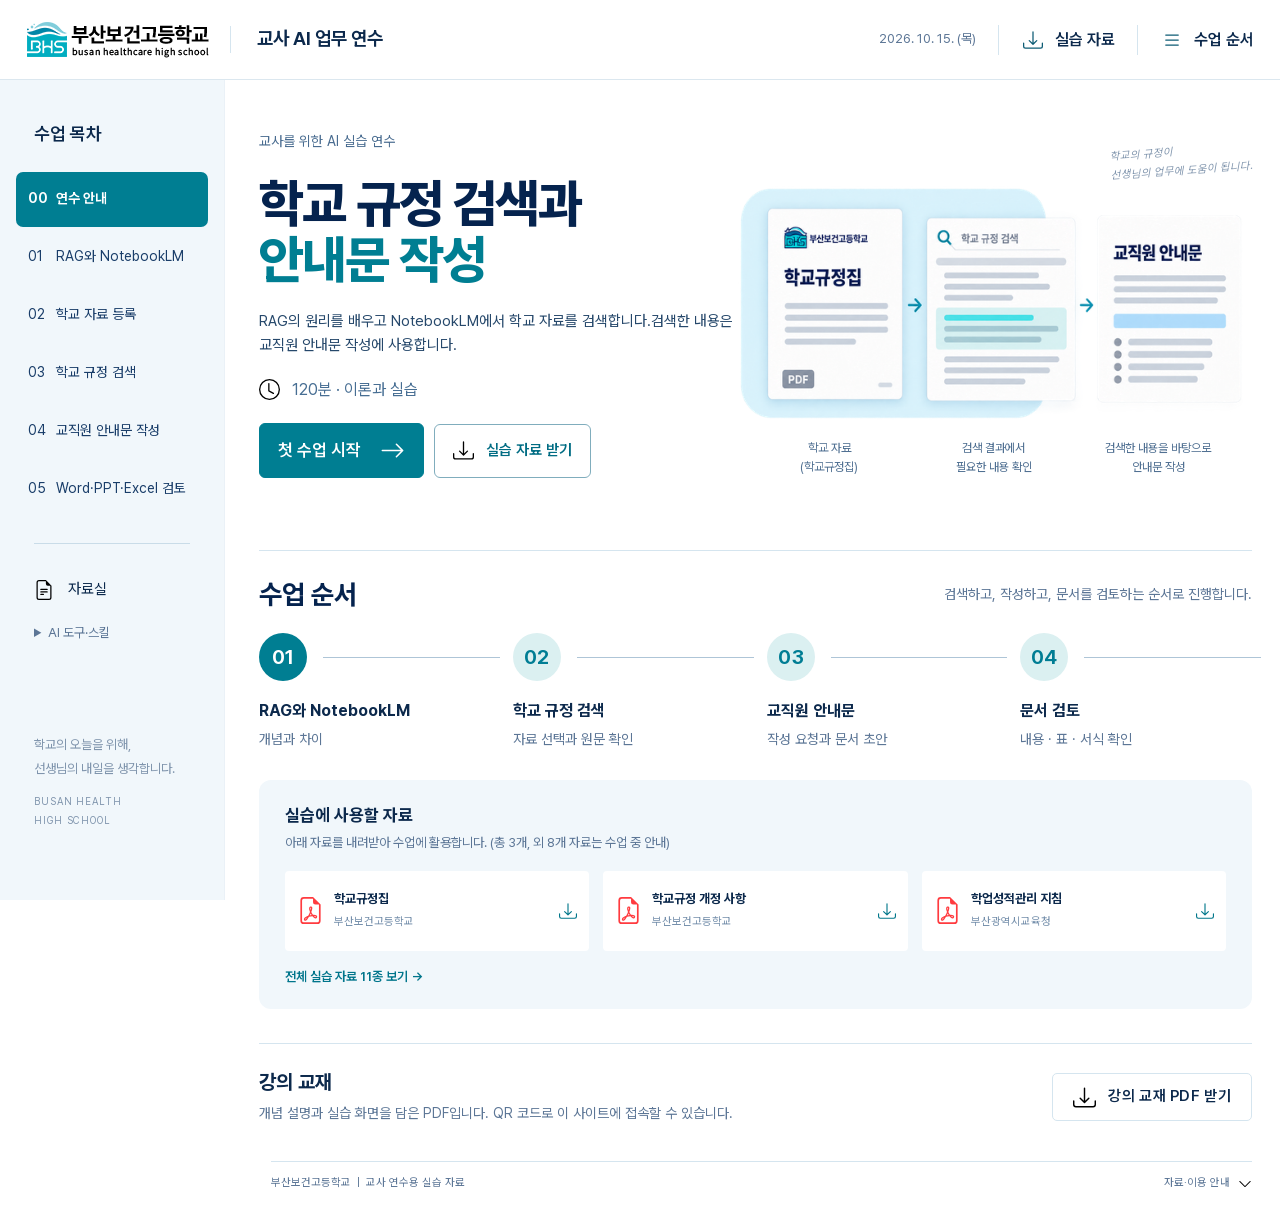
==== commit 5a193e70: "Apply selected workshop design and add lecture PDF and lesson plan" ====
--- a/docs/index.html
+++ b/docs/index.html
@@ -1,90 +1,60 @@
-<!doctype html>
-<html lang="ko">
-<head>
-  <meta charset="utf-8">
-  <meta name="viewport" content="width=device-width, initial-scale=1">
-  <meta name="theme-color" content="#eaf3ff">
-  <meta name="description" content="부산보건고등학교 교사를 위한 2시간 AI 업무 심화 연수. 공개 학교 규정과 법령으로 NotebookLM 근거 검색을 실습하고 공식·사용자 스킬로 문서를 완성합니다.">
-  <title>부산보건고 교사 AI 업무 연수 · Teacher AI Lab</title>
-  <link rel="icon" href="assets/favicon.svg" type="image/svg+xml">
-  <link rel="stylesheet" href="styles.css">
-  <script src="data.js" defer></script>
-  <script src="app.js" defer></script>
-</head>
-<body>
-  <a class="skip" href="#main">본문 바로가기</a>
-  <header class="site-header">
-    <a class="brand" href="#top" aria-label="Teacher AI Lab 처음으로"><span class="brand-icon">↗</span>Teacher <b>AI Lab.</b></a>
-    <nav aria-label="주요 메뉴"><a href="#tools">AI 업무 선택</a><a href="#notebook">자료 검색</a><a href="#skills">스킬 라이브러리</a><a href="#studio">문서 실습</a></nav>
-    <a class="header-action" href="#materials">실습 자료 <span aria-hidden="true">↓</span></a>
-  </header>
-  <main id="main">
-    <section class="hero" id="top">
-      <div class="hero-copy"><p class="eyebrow"><span class="live-dot"></span> 부산보건고등학교 · 교사 AI 업무 심화 연수</p>
-        <h1>내 자료를 근거로,<br>AI와 <span>일하는 방법.</span></h1>
-        <p class="hero-lead">공문과 규정에서 필요한 내용을 찾고,<br>검증된 작업 지침으로 학교 문서를 완성합니다.</p>
-        <div class="hero-actions"><a class="button primary" href="#notebook">실습 시작하기 <span>↗</span></a><a class="button secondary" href="#schedule">120분 과정 보기</a></div>
-        <div class="hero-meta"><span>무료 계정 중심</span><span>기능·스킬 실습</span><span>공개 자료로 연습</span></div>
-      </div>
-      <div class="hero-workspace" aria-label="자료 검색부터 문서 완성까지의 실습 흐름">
-        <div class="window-bar"><span class="window-dots"><i></i><i></i><i></i></span><span>나의 문서 업무 워크스페이스</span><span>↗</span></div>
-        <div class="workspace-content"><div class="source-stack"><span class="mini-label">MY SOURCES</span><div class="source-chip"><span class="file-icon">법</span><span>법령 · 조례<small>국가법령정보센터</small></span><span>✓</span></div><div class="source-chip"><span class="file-icon blue">규</span><span>학교 규정 · 업무 지침<small>학교 · 교육청 공개 자료</small></span><span>✓</span></div></div>
-        <div class="connector"><span>↓</span> 근거를 찾고 확인</div>
-        <div class="answer-preview"><span class="mini-label">SOURCE-GROUNDED WORK</span><p>어떤 자료가 근거인지 확인한 뒤<br><b>필요한 문서로 바꿔보세요.</b></p><div class="citation-chips"><span>1 법령</span><span>2 학교 규정</span><span>3 업무 양식</span></div></div>
-        <div class="output-row"><span>Word / HWPX</span><span>PPT</span><span>Excel</span></div>
-        <div class="workspace-footer"><span class="live-dot"></span> 검색 → 검토 → 작성 → 파일 확인</div></div>
-      </div>
-      <span class="hero-index">FIELD GUIDE / 2026</span>
-    </section>
-    <div class="course-strip"><div><strong>120</strong><span>분의 실습</span></div><div><strong>5</strong><span>AI 업무 선택 가이드</span></div><div><strong>3</strong><span>검색 · 스킬 · 문서 작업</span></div><div><strong>1</strong><span>내 업무 결과물 완성</span></div></div>
-
-    <section class="section" id="tools"><div class="section-heading"><div><p class="eyebrow">01 / CHOOSE YOUR TOOL</p><h2>업무에 맞게 AI를 고릅니다.</h2></div><p>ChatGPT · Gemini · Claude · Grok · Copilot<br>순위보다 업무와 기능을 기준으로 선택하세요.</p></div>
-      <div class="task-chips" role="group" aria-label="업무별 AI 추천"><button data-task="writing" class="active" aria-pressed="true">안내문·보고서</button><button data-task="files" aria-pressed="false">Word·PPT·Excel</button><button data-task="research" aria-pressed="false">웹·최신 정보</button><button data-task="grounded" aria-pressed="false">학교 규정 검색</button></div>
-      <p id="recommendation" class="recommendation" aria-live="polite"></p>
-      <div id="tool-tabs" class="tool-tabs" role="tablist" aria-label="AI 도구 선택"></div><div id="tool-panel" class="tool-panel" role="tabpanel" tabindex="0"></div>
-      <p class="source-note">기능 안내 확인일 2026.10.14 · 업무 추천은 기능을 바탕으로 구성한 연수용 제안입니다. 모델 간 성능 순위나 동일 결과를 보장하는 비교가 아닙니다.</p>
-    </section>
-
-    <section class="section tinted" id="notebook"><div class="section-heading"><div><p class="eyebrow">02 / FIND THE EVIDENCE</p><h2>학교 자료가 있는<br>나만의 검색 공간.</h2></div><p>NotebookLM에서 자료 선택과 인용 확인을 익힙니다.<br>실제 공개 자료를 내려받아 내 노트북에 등록하세요.</p></div>
-      <p><a class="button primary" href="guide.html">17단계 실제 화면 따라 하기 →</a></p><p class="small">자료 다운로드부터 등록·선택·질문·인용·저장·작업 요청까지, 한 화면씩 진행합니다.</p><div class="notebook-grid"><div class="lesson-steps">
-        <details open><summary><span>01</span>자료를 준비하고 등록하기</summary><div><p>아래 공개 자료실에서 학교·교육청·법제처 자료를 받습니다. HWP·HWPX 원본은 읽기용 PDF 또는 TXT 변환본과 구분합니다.</p><ol><li>NotebookLM을 열고 새 노트북을 만듭니다.</li><li>노트북 제목에 업무와 기준일을 적습니다.</li><li>소스 추가에서 다운로드한 PDF·TXT를 등록합니다.</li><li>자료 제목·시행일·적용 대상을 확인합니다.</li></ol><a class="text-link" href="#materials">공개 자료실로 이동 ↗</a></div></details>
-        <details><summary><span>02</span>필요한 자료만 선택해 검색하기</summary><div><p>처음부터 모든 규정을 한꺼번에 적용하지 않습니다. 질문의 학교급·업무·시점을 정하고 소스 패널에서 관련 자료를 선택합니다.</p><button class="copy-button" data-copy="search">근거 검색 요청 복사</button><p class="small">활동: 학교 자료만 선택한 답변과 학교·교육청 자료를 함께 선택한 답변을 비교합니다.</p><p class="small">실제 캡처 질문: “부산보건고 학교규정집의 수행평가 결시 처리에서 추가 평가의 기본 원칙을 찾아줘.” 관련 소스 3개를 선택한 뒤 답변의 인용을 확인했습니다.</p></div></details>
-        <details><summary><span>03</span>인용을 눌러 원문 대조하기</summary><div><p>답변의 인용 번호를 눌러 원문을 엽니다. 해당 조항이 답변을 실제로 뒷받침하는지, 예외나 적용 대상이 빠졌는지 확인합니다.</p><p><b>완료 기준:</b> 근거 2개를 직접 확인하고, 자료에 없는 질문에는 ‘추가 확인 필요’를 표시합니다.</p></div></details>
-        <details><summary><span>04</span>근거 묶음을 외부 AI에 전달하기</summary><div><p>확인한 발췌문·출처·문서 양식·검토 기준을 묶어 외부 AI에 전달합니다. NotebookLM 채팅에 요청해 작업 지시문을 만들 수 있지만 별도의 ‘프롬프트 생성 버튼’ 기능은 아닙니다.</p><button class="copy-button" data-copy="handoff">작성 요청 생성 지침 복사</button></div></details>
-      </div><div class="screenshots-panel"><div class="panel-label"><span class="live-dot"></span> ACTUAL SCREEN / 실제 실습 캡처</div><div id="screenshot-view"></div><div id="screenshot-tabs" class="shot-tabs" role="group" aria-label="실습 화면 선택"></div><p class="small">2026.10.14 실제 서비스 화면. 계정·배포 시점에 따라 화면과 메뉴 이름이 달라질 수 있습니다.</p></div></div>
-      <div class="concept-note"><b>RAG를 업무에서 경험하기</b><p>관련 자료를 검색해 생성의 근거로 쓰는 흐름입니다. 이 실습은 NotebookLM의 검색·인용을 활용하며, 외부 AI에 내용을 복사하면 그 AI는 전달받은 자료를 사용합니다. 외부 AI가 내 노트북을 자동 검색하도록 연결되는 것은 아닙니다.</p></div>
-    </section>
-
-    <section class="section" id="materials"><div class="section-heading"><div><p class="eyebrow">SOURCE PACK / READY TO DOWNLOAD</p><h2>실제 공개 자료로 시작하세요.</h2></div><p>학교 → 교육청 → 법령·조례를 구분해 등록합니다.<br>원문 출처와 자료의 시점을 함께 확인하세요.</p></div>
-      <div class="materials-toolbar"><div class="task-chips" role="group" aria-label="자료 기관 필터"><button class="active" data-source-filter="all" aria-pressed="true">전체</button><button data-source-filter="school" aria-pressed="false">학교</button><button data-source-filter="education" aria-pressed="false">교육청·교육부</button><button data-source-filter="law" aria-pressed="false">법령·조례</button></div><a class="button dark" href="downloads/public-source-pack.zip" download>공개 자료 11종 받기 ↓</a></div>
-      <div id="sources-grid" class="sources-grid"></div><p id="sources-status" class="source-note"></p>
-      <details class="wide-details"><summary>등록 전 확인할 사항과 자료 활용 방법</summary><div><p>공개 자료도 최신본인지 확인하세요. 학교 홈페이지 공개본의 개정 여부는 학교 담당자에게 확인할 수 있습니다. 법령·조례의 시행일과 지침의 적용 학년도를 질문에 적고, 서로 다른 기준은 합쳐 단정하지 않습니다.</p><p>학교 규정집의 표지는 2026학년도로 되어 있지만 일부 머리말에는 2025학년도 표기가 남아 있습니다. 같은 게시글의 개정 사항과 함께 대조하고 학교 적용 최신본을 확인하세요.</p><p>배포용 자료에는 학생·교직원의 개인 명단, 상담 기록, 실제 성적 자료를 포함하지 않습니다. PDF·TXT 변환본은 검색 편의를 위한 사본이며 원문이 최종 확인 기준입니다. HWP·HWPX를 PDF로 바꿨다면 표와 각주를 대조하세요.</p><p>자료 묶음의 목록 파일에서 원문 URL·다운로드일·형식·해시를 확인할 수 있습니다. 변경된 자료는 원문에서 다시 받고 노트북의 기존 소스를 교체하세요.</p><a class="text-link" href="references/source-manifest.json" download>자료 출처·파일 목록 내려받기 ↓</a></div></details>
-    </section>
-
-    <section class="section dark-section" id="skills"><div class="section-heading"><div><p class="eyebrow">03 / REUSABLE WAYS OF WORKING</p><h2>좋은 작업 방식을<br>스킬에서 가져옵니다.</h2></div><p>공식 문서 스킬부터 사용자 제작 스킬까지.<br>내 업무에 맞는 절차와 품질 기준을 선택합니다.</p></div>
-      <div class="skill-toolbar"><div class="task-chips" role="group" aria-label="스킬 종류 필터"><button class="active" data-skill-filter="all" aria-pressed="true">전체</button><button data-skill-filter="official" aria-pressed="false">공식</button><button data-skill-filter="community" aria-pressed="false">사용자 제작</button></div><label class="search-field"><span>⌕</span><input id="skill-search" type="search" placeholder="문서, 한글, 발표, 글쓰기…" aria-label="스킬 검색"></label></div>
-      <div id="skills-grid" class="skills-grid"></div><p id="skill-count" class="small" aria-live="polite"></p>
-      <div class="skill-footnote"><b>스킬의 지침과 실행 도구를 구분하세요.</b><p>일반 채팅에서는 작업 절차를 참고할 수 있습니다. 파일 생성·폴더 정리 스크립트는 지원하는 실행 환경이 필요합니다. Claude는 공식 안내상 무료 계정의 스킬을 지원하며, 계정에서 코드 실행과 스킬 설정을 확인하세요. 스타 수는 저장소 전체의 조회 스냅샷이고 품질 보증이 아닙니다.</p><a href="https://support.claude.com/en/articles/12512180-use-skills-in-claude" target="_blank" rel="noopener noreferrer">Claude 스킬 공식 안내 ↗</a></div>
-    </section>
-
-    <section class="section" id="studio"><div class="section-heading"><div><p class="eyebrow">04 / MAKE IT YOUR WORK</p><h2>근거를 담은 작업 요청,<br>한 번에 준비하세요.</h2></div><p>검색한 근거와 선택한 작업 기준을 묶습니다.<br>이곳에서는 문서 내용을 AI 서버로 전송하지 않습니다.</p></div>
-      <div class="studio-grid"><form id="brief-form" class="brief-form"><div class="field-row"><label>문서 종류<select id="document-type"><option>학교 업무 보고서</option><option>학부모 안내문</option><option>교직원 발표자료</option><option>Excel 업무 관리표</option><option>HWPX 양식 입력 자료</option></select></label><label>적용할 작업 기준<select id="work-skill"><option value="document">근거 중심 문서 작성</option><option value="humanizer">명료한 안내문 편집</option><option value="slides">발표자료 구성</option><option value="spreadsheet">표와 계산 검증</option></select></label></div><label>이번 업무의 목적<input id="work-purpose" value="공개 규정을 참고해 학교 행사 준비 사항을 정리한다" maxlength="600"></label><label>확인한 근거와 출처<textarea id="work-evidence" rows="5" placeholder="인용을 확인한 발췌문 + 자료명 + 조항/쪽 + 적용일을 적으세요. 실제 개인정보는 넣지 않습니다." required></textarea></label><label>양식·필수 항목·분량<input id="work-format" value="목적 / 적용 근거 / 준비 사항 / 담당 업무 / 확인 필요 사항, A4 1쪽" maxlength="1000"></label><button class="button primary" type="submit">작업 요청 묶음 만들기 ↗</button><p class="small">입력 내용을 규칙에 따라 정리하는 브라우저 도구입니다. 실제 AI 추론이나 근거 검증은 수행하지 않습니다.</p></form>
-      <div class="brief-output"><div class="output-header"><span class="mini-label">YOUR WORK BRIEF</span><div><button id="copy-brief" class="copy-button" disabled>복사</button><button id="download-brief" class="copy-button" disabled>TXT 저장 ↓</button></div></div><pre id="brief-result" tabindex="0">왼쪽에 확인한 근거를 입력하면,
-업무 목적 · 출처 · 작업 순서 · 출력 형식 · 검토 기준을
-묶은 요청이 여기에 표시됩니다.
-
-완성한 요청을 무료 AI 채팅에 붙여 넣어 사용하세요.</pre></div></div>
-      <div class="document-labs"><article><span class="lab-number">A / WORD · HWPX</span><h3>공문을 업무 문서로</h3><p>필수 항목을 찾고 준비 사항·담당자·기한을 문서 양식에 반영합니다.</p><ol><li>NotebookLM에서 근거를 확인합니다.</li><li>작업 요청과 확인한 자료를 외부 AI에 전달합니다.</li><li>초안을 문서 편집 기능 또는 한글에서 다듬습니다.</li><li>확정 정보와 확인 필요 사항을 구분합니다.</li></ol><button class="copy-button" data-copy="document">실습 요청 복사</button></article><article><span class="lab-number">B / POWERPOINT</span><h3>보고서를 설명 자료로</h3><p>같은 내용을 교직원 설명용 5장으로 재구성합니다. 파일 생성이 막히면 슬라이드별 표를 사용합니다.</p><ol><li>대상과 발표 시간부터 정합니다.</li><li>슬라이드별 메시지 하나를 고릅니다.</li><li>발표자 메모와 근거를 함께 붙입니다.</li><li>PPT를 열어 글자·표·넘침을 확인합니다.</li></ol><button class="copy-button" data-copy="slides">실습 요청 복사</button></article><article><span class="lab-number">C / EXCEL</span><h3>업무와 예산을 표로</h3><p>가상 예산 CSV를 계산 가능한 표로 바꿉니다. 합계와 수식을 직접 대조합니다.</p><ol><li>CSV를 업로드하거나 내용을 붙여 넣습니다.</li><li>수량 × 단가 수식과 합계를 만듭니다.</li><li>예산 상한과 차액을 확인합니다.</li><li>빈 셀·문자 숫자·중복 행을 점검합니다.</li></ol><a class="text-link" href="downloads/practice-budget.csv" download>가상 예산 CSV ↓</a><button class="copy-button" data-copy="excel">실습 요청 복사</button></article></div>
-      <details class="wide-details"><summary>HWPX 자동화 확장 시연은 이렇게 진행합니다</summary><div><p>공개 PDF에서 정보를 추출하고 항목별 데이터로 정리한 뒤, 미리 검증한 HWPX 양식의 제목·목적·일정·내용 칸에 넣습니다. 문서명과 저장 폴더 규칙을 지정하고 한글에서 열어 표·쪽 나눔을 확인합니다.</p><p><b>별도 실행 환경:</b> kordoc·hwpx-skill 등은 강사가 사전 설치·검증해 시연하는 도구입니다. 이 사이트는 HWPX 변환 서버나 NEIS 자동 입력 기능을 제공하지 않습니다. 일반 XML로 저장하는 것만으로 정상적인 HWPX가 되지는 않습니다.</p><a class="text-link" href="https://github.com/chrisryugj/kordoc" target="_blank" rel="noopener noreferrer">사용자 제작 문서 도구 확인 ↗</a></div></details>
-    </section>
-
-    <section class="section tinted" id="schedule"><div class="section-heading"><div><p class="eyebrow">120 MINUTES / LEARN BY DOING</p><h2>두 시간 뒤,<br>내 업무 결과물 하나.</h2></div><p>시연 → 함께 따라 하기 → 내 업무로 변경 → 검토<br>완료한 항목을 체크하며 진행하세요.</p></div><div class="schedule-grid"><div id="schedule-list"></div><aside class="finish-card"><span class="mini-label">TAKEAWAYS</span><h3>오늘 가져갈 것</h3><p>자료 기반 노트북 1개<br>근거를 담은 작업 요청 1개<br>검토한 학교 업무 문서 1개</p><div class="progress-track"><span id="progress-fill"></span></div><p id="progress-text" class="small" aria-live="polite">0 / 7 단계 완료</p><button id="reset-progress" class="copy-button">체크 초기화</button><hr><p class="small">준비물: 노트북, 브라우저, 무료 Google 계정. 외부 AI는 한 개를 주력으로 선택합니다. 사용량이 막히면 제공된 텍스트와 완료 예시로 이어갑니다.</p></aside></div></section>
-    <section class="section resources" id="resources"><div class="section-heading"><div><p class="eyebrow">REFERENCE / KEEP LEARNING</p><h2>수업 뒤에도 꺼내 쓰세요.</h2></div><p>기능 범위는 공식 안내에서,<br>공개 스킬은 원본 저장소에서 확인합니다.</p></div><div id="resource-links" class="resource-links"></div><details class="wide-details"><summary>무료 계정과 문서 형식에 관한 안내</summary><div><p>무료 기능에도 메시지·파일·생성량 제한이 있습니다. 각자의 계정과 학교 관리 설정에 따라 접근 가능 여부가 다릅니다. 유료 체험 가입이나 API 결제는 실습의 필수 조건이 아닙니다.</p><p>NotebookLM의 공식 소스 목록에는 PDF·DOCX·TXT·복사 텍스트 등이 있으며 HWP·HWPX는 직접 지원 목록에 없습니다. 검색용 사본과 편집할 원본을 따로 관리합니다. PDF에서 HWPX로 변환할 때는 텍스트·표·서식 복원 품질을 확인합니다.</p><p>사이트의 자료와 화면은 연수용이며, 학교의 공식 업무 시스템이나 기관 승인 AI 서비스가 아닙니다. 실제 학생 정보·내부 업무 자료의 사용은 소속 기관의 허용 범위를 따릅니다.</p></div></details></section>
-  </main>
-  <footer><a class="brand" href="#top"><span class="brand-icon">↗</span>Teacher <b>AI Lab.</b></a><p>부산보건고등학교 교사 AI 업무 심화 연수<br>자료·기능 확인일 2026.10.14</p><div><a href="https://github.com/zeusk302-png/teacher-ai-workshop" target="_blank" rel="noopener noreferrer">GitHub ↗</a><a href="https://github.com/nexu-io/open-design/tree/main/design-systems/clean" target="_blank" rel="noopener noreferrer">디자인 참고 · OpenDesign ↗</a></div></footer>
-  <dialog id="skill-dialog"><button class="dialog-close" aria-label="스킬 설명 닫기">×</button><div id="skill-dialog-content"></div></dialog>
-  <dialog id="image-dialog"><button class="dialog-close" aria-label="확대 화면 닫기">×</button><img id="enlarged-image" alt=""><p id="enlarged-caption"></p></dialog>
-  <div id="toast" role="status" aria-live="polite"></div>
-  <noscript><p class="noscript">도구 비교·자료 목록·스킬 검색을 이용하려면 JavaScript를 켜 주세요. <a href="downloads/public-source-pack.zip">공개 자료 묶음</a>과 <a href="downloads/practice-budget.csv">실습 CSV</a>는 바로 받을 수 있습니다.</p></noscript>
-</body>
-</html>
+<!doctype html><html lang="ko"><head><meta charset="utf-8"><meta name="viewport" content="width=device-width,initial-scale=1"><title>연수 홈 · 부산보건고 교사 AI 연수</title><link rel="icon" href="assets/favicon.svg"><link rel="stylesheet" href="brand.css"><link rel="stylesheet" href="course.css"><link rel="stylesheet" href="selected.css"><script src="data.js" defer></script><script src="image-dimensions.js" defer></script><script src="shell.js" defer></script><script src="concepts.js" defer></script><script src="app.js" defer></script></head><body><a class="skip" href="#main" data-od-id="course-a-1">본문 바로가기</a><header class="course-header"><a class="school-brand" href="index.html#home" aria-label="부산보건고 교사 AI 연수 홈"><img src="assets/school-logo.png" width="184" height="39" alt="부산보건고등학교"></a><div class="course-name"><strong>교사 AI 업무 연수</strong></div><nav aria-label="주요 메뉴"><span class="header-date">2026. 10. 15. (목)</span><a href="index.html#materials"><img class="icon" src="assets/icons/download.svg" alt="" aria-hidden="true">실습 자료</a><a href="index.html#schedule"><img class="icon" src="assets/icons/list.svg" alt="" aria-hidden="true">수업 순서</a></nav><button class="menu-toggle" aria-label="수업 목차 열기" aria-controls="course-sidebar" aria-expanded="false"><img class="icon" src="assets/icons/list.svg" alt="" aria-hidden="true"></button></header><aside id="course-sidebar" class="course-sidebar"><div class="sidebar-top"><strong>수업 목차</strong><button class="menu-close" aria-label="수업 목차 닫기"><img class="icon" src="assets/icons/x.svg" alt="" aria-hidden="true"></button></div><nav aria-label="수업 목차"><div class="course-links"><a href="index.html#home" data-nav-href="index.html#home" data-course="home"><span>00</span>연수 안내</a><a href="index.html#concepts" data-nav-href="index.html#concepts" data-course="concepts"><span>01</span>RAG와 NotebookLM</a><a href="guide.html#0" data-nav-href="guide.html#0" data-course="prepare"><span>02</span>학교 자료 등록</a><a href="guide.html#7" data-nav-href="guide.html#7" data-course="search"><span>03</span>학교 규정 검색</a><a href="index.html#studio" data-nav-href="index.html#studio" data-course="studio"><span>04</span>교직원 안내문 작성</a><a href="guide.html#document-workflow" data-nav-href="guide.html#document-workflow" data-course="review"><span>05</span>Word·PPT·Excel 검토</a></div><div id="guide-step-menu"></div><div class="sidebar-resources"><a href="index.html#materials" data-nav-href="index.html#materials"><img class="icon" src="assets/icons/file-earmark-text.svg" alt="" aria-hidden="true">자료실</a><details class="more-menu"><summary>AI 도구·스킬</summary><a href="index.html#tools" data-nav-href="index.html#tools">AI 도구 비교</a><a href="index.html#skills" data-nav-href="index.html#skills">스킬 목록</a><a href="index.html#resources" data-nav-href="index.html#resources">공식 도움말</a></details></div><p class="sidebar-caption">학교의 오늘을 위해,<br>선생님의 내일을 생각합니다.<small>BUSAN HEALTH HIGH SCHOOL</small></p></nav></aside><button class="menu-backdrop" aria-label="연수 목차 닫기" hidden tabindex="-1" data-od-id="course-button-20"></button><main id="main" class="course-main"><section class="view home-view" id="home"><div class="home-intro"><div class="intro-copy"><p class="eyebrow">교사를 위한 AI 실습 연수</p><h1>학교 규정 검색과<br><span>안내문 작성</span></h1><p class="intro-subtitle">RAG의 원리를 배우고 NotebookLM에서 학교 자료를 검색합니다.<br>검색한 내용은 교직원 안내문 작성에 사용합니다.</p><p class="intro-meta"><img class="icon" src="assets/icons/clock.svg" alt="" aria-hidden="true">120분 · 이론과 실습</p><div class="hero-actions"><a class="button primary" href="#concepts">첫 수업 시작<img class="icon" src="assets/icons/arrow-right.svg" alt="" aria-hidden="true"></a><a class="button secondary" href="downloads/start-source-pack.zip" download><img class="icon" src="assets/icons/download.svg" alt="" aria-hidden="true">실습 자료 받기</a></div></div><figure class="hero-figure"><p class="hero-note">학교의 규정이<br>선생님의 업무에 도움이 됩니다.</p><img class="document-flow" src="assets/school-document-flow.png" width="630" height="300" alt="학교규정집에서 필요한 내용을 검색하고 교직원 안내문에 반영하는 흐름"><figcaption><span>학교 자료<br>(학교규정집)</span><span>검색 결과에서<br>필요한 내용 확인</span><span>검색한 내용을 바탕으로<br>안내문 작성</span></figcaption></figure></div><div class="home-body"><section class="course-outline"><div class="outline-heading"><h2>수업 순서</h2><p>검색하고, 작성하고, 문서를 검토하는 순서로 진행합니다.</p></div><ol class="course-path"><li><a href="#concepts"><span class="path-number">01</span><strong>RAG와 NotebookLM</strong><p>개념과 차이</p></a></li><li><a href="guide.html#7"><span class="path-number">02</span><strong>학교 규정 검색</strong><p>자료 선택과 원문 확인</p></a></li><li><a href="#studio"><span class="path-number">03</span><strong>교직원 안내문</strong><p>작성 요청과 문서 초안</p></a></li><li><a href="guide.html#document-workflow"><span class="path-number">04</span><strong>문서 검토</strong><p>내용 · 표 · 서식 확인</p></a></li></ol></section><section class="starter-materials"><div class="starter-heading"><h2>실습에 사용할 자료</h2><p>아래 자료를 내려받아 수업에 활용합니다. (총 3개, 외 8개 자료는 수업 중 안내)</p></div><div class="starter-grid"><a class="starter-card" href="references/school-rules-2026.pdf" download><img class="icon" src="assets/icons/file-earmark-pdf.svg" alt="" aria-hidden="true"><span><strong>학교규정집</strong><small>부산보건고등학교</small></span><img class="icon" src="assets/icons/download.svg" alt="" aria-hidden="true"></a><a class="starter-card" href="references/school-rules-amendments-2026.pdf" download><img class="icon" src="assets/icons/file-earmark-pdf.svg" alt="" aria-hidden="true"><span><strong>학교규정 개정 사항</strong><small>부산보건고등학교</small></span><img class="icon" src="assets/icons/download.svg" alt="" aria-hidden="true"></a><a class="starter-card" href="references/busan-assessment-2026.pdf" download><img class="icon" src="assets/icons/file-earmark-pdf.svg" alt="" aria-hidden="true"><span><strong>학업성적관리 지침</strong><small>부산광역시교육청</small></span><img class="icon" src="assets/icons/download.svg" alt="" aria-hidden="true"></a></div><a class="all-materials" href="#materials">전체 실습 자료 11종 보기 →</a></section><section class="lecture-files"><div><h2>강의 교재</h2><p>개념 설명과 실습 화면을 담은 PDF입니다. QR 코드로 이 사이트에 접속할 수 있습니다.</p></div><a class="button secondary" href="downloads/teacher-ai-lecture.pdf" download><img class="icon" src="assets/icons/download.svg" alt="" aria-hidden="true">강의 교재 PDF 받기</a></section></div></section><section class="view task-view concepts-view" hidden id="concepts">
+<div class="view-heading"><p class="breadcrumb">연수 홈 / 개념 이해</p><h1>RAG와 NotebookLM</h1><p>데이터 검색과 AI 답변 생성의 관계, NotebookLM의 기능을 살펴봅니다.</p></div>
+<div class="concept-tabs" role="tablist" aria-label="RAG 개념 학습"><button id="concept-tab-0" role="tab" aria-selected="true" aria-controls="concept-panel-0" tabindex="0">1. 데이터와 AI</button><button id="concept-tab-1" role="tab" aria-selected="false" aria-controls="concept-panel-1" tabindex="-1">2. RAG 처리 순서</button><button id="concept-tab-2" role="tab" aria-selected="false" aria-controls="concept-panel-2" tabindex="-1">3. NotebookLM 비교</button><button id="concept-tab-3" role="tab" aria-selected="false" aria-controls="concept-panel-3" tabindex="-1">4. 검색 결과 검토</button></div>
+<article class="concept-panel" id="concept-panel-0" role="tabpanel" aria-labelledby="concept-tab-0" tabindex="0">
+<p class="lesson-label">왜 필요한가</p><h2>데이터가 필요한 이유</h2><p class="concept-lead">자료를 연결하지 않은 AI 답변에는 학교별 규정이나 적용 연도가 빠질 수 있습니다.</p>
+<div class="question-example"><span>같은 질문</span><p>“수행평가에 결시한 학생의 추가 평가 원칙을 정리해 줘.”</p></div>
+<div class="concept-pair"><section><h3>자료 없이 질문</h3><p>어느 학교·어느 학년도의 규정인지 알려주지 않았습니다. 일반적인 설명이 나오더라도 우리 학교에 적용되는지 확인하기 어렵습니다.</p></section><section><h3>자료를 검색해 질문</h3><p>학교규정집과 적용 지침에서 질문에 맞는 내용을 찾고, 검색한 내용을 활용해 답변을 구성할 수 있습니다. RAG는 이처럼 검색한 내용을 AI 입력에 함께 제공하는 방식입니다.</p></section></div>
+<p class="concept-summary"><strong>RAG</strong>는 Retrieval-Augmented Generation의 줄임말입니다. 질문에 관련된 자료를 <b>검색</b>해 AI에 <b>맥락으로 제공</b>하고, 이를 활용해 <b>답변을 생성</b>하는 방식입니다.</p><p class="concept-source">개념 출처: <a href="https://csrc.nist.gov/glossary/term/retrieval_augmented_generation" target="_blank" rel="noopener noreferrer">NIST RAG 정의</a> · 위 질문과 두 상황은 연수용 예시이며 실제 규정 답변이 아닙니다.</p>
+</article>
+<article class="concept-panel" hidden id="concept-panel-1" role="tabpanel" aria-labelledby="concept-tab-1" tabindex="0"><p class="lesson-label">어떻게 작동하는가</p><h2>RAG 처리 순서</h2><p class="concept-lead">질문과 관련된 문서나 구절을 검색한 후 AI 입력에 함께 포함합니다.</p>
+<ol class="rag-process"><li><span class="process-number">1</span><h3>질문</h3><p>학교·업무·기준 시점을 구체적으로 정합니다.</p><small>수행평가 결시 처리 원칙은?</small></li><li><span class="process-number">2</span><h3>데이터 검색</h3><p>자료 모음에서 질문과 관련된 문서나 구절을 찾습니다.</p><small>Retrieval · 검색</small></li><li><span class="process-number">3</span><h3>검색 결과 제공</h3><p>찾은 내용과 질문을 AI가 읽을 맥락으로 묶습니다.</p><small>Augmentation · 맥락 보강</small></li><li><span class="process-number">4</span><h3>답변 생성</h3><p>AI가 전달받은 데이터를 사용해 내용을 정리합니다.</p><small>Generation · 생성</small></li></ol>
+<div class="concept-pair"><section><h3>검색 전 확인</h3><p>믿을 수 있는 자료, 적용 시점, 질문에 필요한 소스 범위. 잘못되거나 관련 없는 자료를 찾으면 답변도 빗나갈 수 있습니다.</p></section><section><h3>검색·생성 후 확인</h3><p>인용이 실제 주장을 뒷받침하는지, 예외·조건이 빠지지 않았는지 원문을 대조합니다. RAG는 정확성을 자동으로 보증하지 않습니다.</p></section></div>
+<details class="concept-details"><summary>자료를 넣는 것과 모델을 추가 학습시키는 것은 다른가요?</summary><p>RAG의 핵심은 답변할 때 관련 자료를 찾아 제공하는 데 있습니다. 자료를 등록했다는 이유만으로 모델 자체가 다시 학습되거나 내용을 영구히 기억한다고 볼 수는 없습니다.</p></details><p class="concept-source">출처: <a href="https://cloud.google.com/use-cases/retrieval-augmented-generation" target="_blank" rel="noopener noreferrer">Google Cloud RAG 설명</a>, <a href="https://csrc.nist.gov/glossary/term/retrieval_augmented_generation" target="_blank" rel="noopener noreferrer">NIST 정의</a> · 이 흐름은 개념 설명이며 NotebookLM 내부 알고리즘의 상세 구조를 단정하는 도식이 아닙니다.</p>
+</article>
+<article class="concept-panel" hidden id="concept-panel-2" role="tabpanel" aria-labelledby="concept-tab-2" tabindex="0"><p class="lesson-label">방법과 제품의 관계</p><h2>RAG와 NotebookLM 비교</h2><p class="concept-lead">RAG는 설계 방식입니다. NotebookLM은 소스를 등록하고 질문·인용 확인을 할 수 있는 Google의 제품입니다.</p>
+<div class="comparison-scroll"><table class="concept-comparison"><caption>RAG와 NotebookLM의 구분</caption><thead><tr><th scope="col">비교 기준</th><th scope="col">RAG</th><th scope="col">NotebookLM</th></tr></thead><tbody><tr><th scope="row">무엇인가</th><td>자료 검색과 생성 모델을 결합하는 방법</td><td>자료 기반 탐색·정리를 위한 제품</td></tr><tr><th scope="row">무엇을 결정하나</th><td>어떤 자료를 찾아 어떻게 답변에 제공할지</td><td>사용자는 노트북의 소스와 질문을 선택</td></tr><tr><th scope="row">직접 만드는 경우</th><td>검색·자료 갱신·권한·평가 등을 직접 설계</td><td>제공된 기능과 계정 설정 범위에서 활용</td></tr><tr><th scope="row">이번 연수에서</th><td>데이터 검색 → 검색 결과 활용 → 원문 확인</td><td>그 흐름을 코딩 없이 실습하는 도구</td></tr></tbody></table></div>
+<p class="concept-summary"><strong>구분</strong> NotebookLM으로 자료 기반 질문과 인용 확인을 경험할 수 있습니다. 이 실습을 했다고 API 기반 RAG 시스템을 직접 구축한 것은 아닙니다.</p>
+<div class="concept-pair"><section><h3>NotebookLM에서 하는 일</h3><p>소스를 등록·선택하고 자료에 관해 질문합니다. 답변의 인용을 눌러 해당 원문과 문맥을 확인합니다.</p></section><section><h3>외부 AI에 복사하면</h3><p>확인한 발췌문·출처·작성 요청을 전달하는 것입니다. 복사만으로 외부 AI가 원래 노트북 전체를 자동 검색하도록 연결되지는 않습니다.</p></section></div>
+<p class="concept-source">출처: <a href="https://support.google.com/gemininotebook/answer/16179559?hl=ko" target="_blank" rel="noopener noreferrer">Google 소스 기반 채팅·인용 안내</a> · 현재 공식 도움말과 실습 화면에는 Gemini Notebook 명칭이 표시됩니다. 이 연수에서는 익숙한 이름인 NotebookLM을 함께 사용합니다.</p>
+</article>
+<article class="concept-panel" hidden id="concept-panel-3" role="tabpanel" aria-labelledby="concept-tab-3" tabindex="0"><p class="lesson-label">학교 업무 활용</p><h2>검색 결과 검토</h2><p class="concept-lead">실습에서는 자료를 많이 넣는 것보다, 질문에 필요한 자료를 골라 검색 결과 두 곳을 확인하는 데 집중합니다.</p>
+<ol class="concept-checklist"><li><strong>질문의 범위를 정하기</strong><p>학교급·업무·적용 학년도를 적습니다. “규정 알려줘”보다 구체적으로 묻습니다.</p></li><li><strong>관련 소스만 선택하기</strong><p>학교규정집·개정 사항·교육청 지침을 구분합니다. 관계없는 자료를 함께 적용하지 않습니다.</p></li><li><strong>인용 두 곳을 직접 열기</strong><p>답변과 원문의 문맥을 비교합니다. 날짜·숫자·예외·적용 대상이 맞는지 확인합니다.</p></li><li><strong>모르는 내용은 확인 필요로 남기기</strong><p>자료에 없는 담당자·일정·기관 승인 여부를 만들어 채우지 않습니다. 실제 업무 적용은 담당자가 검토합니다.</p></li></ol>
+<details class="concept-details"><summary>내용은 맞아 보이는데 인용만 있으면 충분한가요?</summary><p>인용은 검증할 수 있는 길을 제공합니다. 인용된 문장이 답변을 뒷받침하는지 확인하는 일은 여전히 필요합니다. 자료 자체의 최신성·적용 범위도 함께 확인하세요.</p></details>
+<div class="concept-question"><h3>확인 문제</h3><p>학교규정집을 올린 뒤, 답변에 인용이 붙었습니다. 이제 바로 업무에 사용해도 될까요?</p><details><summary>해설</summary><p>아직입니다. 인용의 원문과 문맥, 적용 시점, 누락된 조건을 대조하고 실제 업무 사용 전 담당자가 검토합니다.</p></details></div><p class="concept-source">원문 확인 기능: <a href="https://support.google.com/gemininotebook/answer/16179559?hl=ko" target="_blank" rel="noopener noreferrer">Google 인용 안내</a> · 업무 절차와 확인 질문은 연수용 구성입니다.</p>
+</article><div class="concept-controls"><button id="concept-prev" disabled>이전 개념</button><p id="concept-counter" aria-live="polite">1 / 4</p><button id="concept-next">다음 개념</button><a class="button primary" id="concept-practice" href="guide.html#0" hidden>자료 준비 실습으로</a></div>
+</section><section class="view task-view" hidden id="materials" data-od-id="home-section-14"><div class="view-heading"><p class="breadcrumb">연수 홈 / 자료실</p><h1 data-od-id="course-h1-33">자료실</h1><p>학교·교육청·법령 자료 11종. 다운로드 전에 적용 시점과 공식 원문을 확인하세요.</p></div>
+      <div class="materials-downloads"><a class="button primary" href="downloads/teacher-ai-lecture.pdf" download>강의 교재 PDF 받기</a><a class="text-link" href="downloads/teacher-ai-lesson-plan.docx" download>수업계획안 Word 받기</a></div><div class="materials-toolbar"><div class="task-chips" role="group" aria-label="자료 기관 필터"><button class="active" data-source-filter="all" aria-pressed="true" data-od-id="home-button-16">전체</button><button data-source-filter="school" aria-pressed="false" data-od-id="home-button-17">학교</button><button data-source-filter="education" aria-pressed="false" data-od-id="home-button-18">교육청·교육부</button><button data-source-filter="law" aria-pressed="false" data-od-id="home-button-19">법령·조례</button></div><a class="button dark" href="downloads/public-source-pack.zip" download data-od-id="course-a-34">공개 자료 11종 받기 </a></div>
+      <label class="source-search"><span>자료명 검색</span><input type="search" id="source-search" placeholder="자료명 또는 기관명" autocomplete="off"></label><div id="sources-grid" class="sources-grid"></div><p id="sources-status" class="source-note"></p>
+      <details class="wide-details"><summary>등록 전 확인할 사항과 자료 활용 방법</summary><div><p>공개 자료도 최신본인지 확인하세요. 학교 홈페이지 공개본의 개정 여부는 학교 담당자에게 확인할 수 있습니다. 법령·조례의 시행일과 지침의 적용 학년도를 질문에 적고, 서로 다른 기준은 합쳐 단정하지 않습니다.</p><p>학교 규정집의 표지는 2026학년도로 되어 있지만 일부 머리말에는 2025학년도 표기가 남아 있습니다. 같은 게시글의 개정 사항과 함께 대조하고 학교 적용 최신본을 확인하세요.</p><p>배포용 자료에는 학생·교직원의 개인 명단, 상담 기록, 실제 성적 자료를 포함하지 않습니다. PDF·TXT 변환본은 검색 편의를 위한 사본이며 원문이 최종 확인 기준입니다. HWP·HWPX를 PDF로 바꿨다면 표와 각주를 대조하세요.</p><p>자료 묶음의 목록 파일에서 원문 URL·다운로드일·형식·해시를 확인할 수 있습니다. 변경된 자료는 원문에서 다시 받고 노트북의 기존 소스를 교체하세요.</p><a class="text-link" href="references/source-manifest.json" download data-od-id="course-a-35">자료 출처·파일 목록 내려받기 </a></div></details>
+    </section>
+<section class="view task-view" hidden id="tools" data-od-id="home-section-4"><div class="view-heading"><p class="breadcrumb">연수 홈 / AI 도구 비교</p><h1 data-od-id="course-h1-36">AI 도구 비교</h1><p>ChatGPT·Gemini·Claude·Grok·Copilot의 기능과 사용 조건을 비교합니다.</p></div>
+      <div class="task-chips" role="group" aria-label="업무별 AI 추천"><button data-task="writing" class="active" aria-pressed="true" data-od-id="home-button-6">안내문·보고서</button><button data-task="files" aria-pressed="false" data-od-id="home-button-7">Word·PPT·Excel</button><button data-task="research" aria-pressed="false" data-od-id="home-button-8">웹·최신 정보</button><button data-task="grounded" aria-pressed="false" data-od-id="home-button-9">학교 데이터 검색</button></div>
+      <p id="recommendation" class="recommendation" aria-live="polite"></p>
+      <div id="tool-tabs" class="tool-tabs" role="tablist" aria-label="AI 도구 선택"></div><div id="tool-panel" class="tool-panel" role="tabpanel" tabindex="0"></div>
+      <p class="source-note">기능 안내 확인일 2026.10.14 · 업무 추천은 기능을 바탕으로 구성한 연수용 제안입니다. 모델 간 성능 순위나 동일 결과를 보장하는 비교가 아닙니다.</p>
+    </section>
+<section class="view task-view" hidden id="notebook" data-od-id="home-section-10"><div class="view-heading"><p class="breadcrumb">연수 홈 / 데이터 검색 연습</p><h1 data-od-id="course-h1-37">데이터 검색 연습</h1><p>공개 자료를 등록하고 필요한 데이터를 검색한 뒤, 인용을 눌러 원문과 대조하세요.</p></div>
+      <p><a class="button secondary" href="guide.html" data-od-id="course-a-38">17단계 실제 화면 따라 하기 </a></p><p class="small">자료 다운로드부터 등록·선택·질문·인용·저장·작업 요청까지, 한 화면씩 진행합니다.</p><div class="notebook-grid"><div class="lesson-steps">
+        <details open><summary><span>01</span>자료를 준비하고 등록하기</summary><div><p>아래 공개 자료실에서 학교·교육청·법제처 자료를 받습니다. HWP·HWPX 원본은 읽기용 PDF 또는 TXT 변환본과 구분합니다.</p><ol><li>NotebookLM을 열고 새 노트북을 만듭니다.</li><li>노트북 제목에 업무와 기준일을 적습니다.</li><li>소스 추가에서 다운로드한 PDF·TXT를 등록합니다.</li><li>자료 제목·시행일·적용 대상을 확인합니다.</li></ol><a class="text-link" href="#materials" data-od-id="course-a-39">공개 자료실로 이동 </a></div></details>
+        <details><summary><span>02</span>필요한 자료만 선택해 검색하기</summary><div><p>처음부터 모든 규정을 한꺼번에 적용하지 않습니다. 질문의 학교급·업무·시점을 정하고 소스 패널에서 관련 자료를 선택합니다.</p><button class="copy-button" data-copy="search" data-od-id="home-button-12">데이터 검색 요청 복사</button><p class="small">활동: 학교 자료만 선택한 답변과 학교·교육청 자료를 함께 선택한 답변을 비교합니다.</p><p class="small">실제 캡처 질문: “부산보건고 학교규정집의 수행평가 결시 처리에서 추가 평가의 기본 원칙을 찾아줘.” 관련 소스 3개를 선택한 뒤 답변의 인용을 확인했습니다.</p></div></details>
+        <details><summary><span>03</span>인용을 눌러 원문 대조하기</summary><div><p>답변의 인용 번호를 눌러 원문을 엽니다. 해당 조항이 답변을 실제로 뒷받침하는지, 예외나 적용 대상이 빠졌는지 확인합니다.</p><p><b>완료 기준:</b> 검색 결과 2개를 원문과 대조하고, 자료에 없는 질문에는 ‘추가 확인 필요’를 표시합니다.</p></div></details>
+        <details><summary><span>04</span>검색한 데이터를 외부 AI에 전달하기</summary><div><p>확인한 발췌문·출처·문서 양식·검토 기준을 묶어 외부 AI에 전달합니다. NotebookLM 채팅에 요청해 작업 지시문을 만들 수 있지만 별도의 ‘프롬프트 생성 버튼’ 기능은 아닙니다.</p><button class="copy-button" data-copy="handoff" data-od-id="home-button-13">작성 요청 생성 지침 복사</button></div></details>
+      </div><div class="screenshots-panel"><div class="panel-label"><span class="live-dot"></span> 실제 실습 캡처</div><div id="screenshot-view"></div><div id="screenshot-tabs" class="shot-tabs" role="group" aria-label="실습 화면 선택"></div><p class="small">2026.10.14 실제 서비스 화면. 계정·배포 시점에 따라 화면과 메뉴 이름이 달라질 수 있습니다.</p></div></div>
+      <div class="concept-note"><b>데이터 검색과 문서 작성</b><p>질문에 필요한 데이터를 검색하고, 검색 결과를 활용해 답변을 만드는 흐름입니다. 이 실습은 NotebookLM의 검색·인용을 활용하며, 외부 AI에 내용을 복사하면 그 AI는 전달받은 자료를 사용합니다. 외부 AI가 내 노트북을 자동 검색하도록 연결되는 것은 아닙니다.</p></div>
+    </section>
+<section class="view task-view" hidden id="skills" data-od-id="home-section-20"><div class="view-heading"><p class="breadcrumb">연수 홈 / 스킬 목록</p><h1 data-od-id="course-h1-40">스킬 목록</h1><p>Word·PPT·Excel·한글 문서 작업에 사용하는 스킬입니다.</p></div>
+      <div class="skill-toolbar"><div class="task-chips" role="group" aria-label="스킬 종류 필터"><button class="active" data-skill-filter="all" aria-pressed="true" data-od-id="home-button-22">전체</button><button data-skill-filter="official" aria-pressed="false" data-od-id="home-button-23">공식</button><button data-skill-filter="community" aria-pressed="false" data-od-id="home-button-24">사용자 제작</button></div><label class="search-field"><input id="skill-search" type="search" placeholder="문서, 한글, 발표, 글쓰기…" aria-label="스킬 검색" data-od-id="home-input-25"></label></div>
+      <div id="skills-grid" class="skills-grid"></div><p id="skill-count" class="small" aria-live="polite"></p>
+      <details class="skill-footnote"><summary>스킬 사용 환경</summary><p>일반 채팅에서는 작업 절차를 참고할 수 있습니다. 파일 생성·폴더 정리 스크립트는 지원하는 실행 환경이 필요합니다. Claude는 공식 안내상 무료 계정의 스킬을 지원하며, 계정에서 코드 실행과 스킬 설정을 확인하세요. 스타 수는 저장소 전체의 조회 스냅샷이고 품질 보증이 아닙니다.</p><a href="https://support.claude.com/en/articles/12512180-use-skills-in-claude" target="_blank" rel="noopener noreferrer" data-od-id="course-a-41">Claude 스킬 공식 안내 </a></details>
+    </section>
+<section class="view task-view" hidden id="studio" data-od-id="home-section-26"><div class="view-heading"><p class="breadcrumb">수업 04 / 교직원 안내문 작성</p><h1 data-od-id="course-h1-42">교직원 안내문 작성</h1><p>검색한 데이터와 출처를 입력해 외부 AI에 전달할 작업 요청을 만드세요.</p></div>
+      <div class="studio-grid"><form id="brief-form" class="brief-form"><div class="field-row"><label>문서 종류<select id="document-type" data-od-id="home-select-28"><option>교직원 안내문</option><option>학교 업무 보고서</option><option>학부모 안내문</option><option>교직원 발표자료</option><option>Excel 업무 관리표</option><option>HWPX 양식 입력 자료</option></select></label><label>적용할 작업 기준<select id="work-skill" data-od-id="home-select-29"><option value="document">검색 데이터로 문서 작성</option><option value="humanizer">명료한 안내문 편집</option><option value="slides">발표자료 구성</option><option value="spreadsheet">표와 계산 검증</option></select></label></div><label>이번 업무의 목적<input id="work-purpose" value="수행평가 결시 처리의 추가 평가 원칙을 교직원 안내문으로 정리한다" maxlength="600" data-od-id="home-input-30"></label><label>검색한 데이터와 출처<textarea id="work-evidence" rows="5" placeholder="인용을 확인한 발췌문 + 자료명 + 조항/쪽 + 적용일을 적으세요. 실제 개인정보는 넣지 않습니다." required data-od-id="home-textarea-31"></textarea></label><label>양식·필수 항목·분량<input id="work-format" value="원칙 / 처리 절차 / 참고 자료 / 확인 필요 사항, A4 1쪽" maxlength="1000" data-od-id="home-input-32"></label><button class="button primary" type="submit" data-od-id="home-button-33">작성 요청 만들기 </button><p class="small">입력 내용을 규칙에 따라 정리하는 브라우저 도구입니다. AI 답변 생성과 원문 대조는 수행하지 않습니다.</p></form>
+      <div class="brief-output"><div class="output-header"><strong>작성 요청</strong><div><button id="copy-brief" class="copy-button" disabled data-od-id="home-button-34">복사</button><button id="download-brief" class="copy-button" disabled data-od-id="home-button-35">TXT 저장 </button></div></div><pre id="brief-result" tabindex="0">입력 후 ‘작성 요청 만들기’를 누르면 결과가 표시됩니다.
+
+결과를 복사해 실습에 사용하는 AI에 붙여 넣으세요.</pre></div></div>
+      <p class="followup-link"><a class="text-link" href="guide.html#document-workflow" data-od-id="course-a-43">외부 AI에서 초안 만들고 Word·PPT·Excel로 검사하기 </a></p><div class="document-labs"><article data-od-id="home-article-36"><span class="lab-number">Word · HWPX</span><h3 data-od-id="home-h3-37">Word · 한글</h3><p>필수 항목을 찾고 준비 사항·담당자·기한을 문서 양식에 반영합니다.</p><ol><li>NotebookLM에서 필요한 데이터를 검색합니다.</li><li>작업 요청과 확인한 자료를 외부 AI에 전달합니다.</li><li>초안을 문서 편집 기능 또는 한글에서 다듬습니다.</li><li>확정 정보와 확인 필요 사항을 구분합니다.</li></ol><button class="copy-button" data-copy="document" data-od-id="home-button-38">실습 요청 복사</button></article><article data-od-id="home-article-39"><span class="lab-number">PowerPoint</span><h3 data-od-id="home-h3-40">PowerPoint</h3><p>같은 내용을 교직원 설명용 5장으로 재구성합니다. 파일 생성이 막히면 슬라이드별 표를 사용합니다.</p><ol><li>대상과 발표 시간부터 정합니다.</li><li>슬라이드별 메시지 하나를 고릅니다.</li><li>발표자 메모와 참고 자료를 함께 붙입니다.</li><li>PPT를 열어 글자·표·넘침을 확인합니다.</li></ol><button class="copy-button" data-copy="slides" data-od-id="home-button-41">실습 요청 복사</button></article><article data-od-id="home-article-42"><span class="lab-number">Excel</span><h3 data-od-id="home-h3-43">Excel</h3><p>가상 예산 CSV를 계산 가능한 표로 바꿉니다. 합계와 수식을 직접 대조합니다.</p><ol><li>CSV를 업로드하거나 내용을 붙여 넣습니다.</li><li>수량 × 단가 수식과 합계를 만듭니다.</li><li>예산 상한과 차액을 확인합니다.</li><li>빈 셀·문자 숫자·중복 행을 점검합니다.</li></ol><a class="text-link" href="downloads/practice-budget.csv" download data-od-id="course-a-44">가상 예산 CSV </a><button class="copy-button" data-copy="excel" data-od-id="home-button-44">실습 요청 복사</button></article></div>
+      <details class="wide-details"><summary>HWPX 자동화 확장 시연은 이렇게 진행합니다</summary><div><p>공개 PDF에서 정보를 추출하고 항목별 데이터로 정리한 뒤, 미리 검증한 HWPX 양식의 제목·목적·일정·내용 칸에 넣습니다. 문서명과 저장 폴더 규칙을 지정하고 한글에서 열어 표·쪽 나눔을 확인합니다.</p><p><b>별도 실행 환경:</b> kordoc·hwpx-skill 등은 강사가 사전 설치·검증해 시연하는 도구입니다. 이 사이트는 HWPX 변환 서버나 NEIS 자동 입력 기능을 제공하지 않습니다. 일반 XML로 저장하는 것만으로 정상적인 HWPX가 되지는 않습니다.</p><a class="text-link" href="https://github.com/chrisryugj/kordoc" target="_blank" rel="noopener noreferrer" data-od-id="course-a-45">사용자 제작 문서 도구 확인 </a></div></details>
+    </section>
+<section class="view task-view" hidden id="schedule" data-od-id="home-section-45"><div class="view-heading"><p class="breadcrumb">연수 홈 / 120분 진행 체크</p><h1 data-od-id="course-h1-46">120분 진행 체크</h1><p>완료한 단계를 체크하세요. 진행 상태는 이 브라우저에 저장됩니다.</p></div><div class="schedule-grid"><div id="schedule-list"></div><aside class="finish-card"><h3 data-od-id="home-h3-47">연수 결과물</h3><p>자료 기반 노트북 1개<br>검색 데이터를 담은 작업 요청 1개<br>검토한 학교 업무 문서 1개</p><div class="progress-track"><span id="progress-fill"></span></div><p id="progress-text" class="small" aria-live="polite">0 / 7 단계 완료</p><button id="reset-progress" class="copy-button" data-od-id="home-button-48">체크 초기화</button><hr><p class="small">준비물: 노트북, 브라우저, 무료 Google 계정. 실습에 사용할 외부 AI 하나를 선택합니다. 사용량이 막히면 제공된 텍스트와 완료 예시로 이어갑니다.</p></aside></div></section>
+<section class="view task-view" hidden id="resources" data-od-id="home-section-49"><div class="view-heading"><p class="breadcrumb">연수 홈 / 공식 도움말</p><h1 data-od-id="course-h1-47">공식 도움말</h1><p>사용량·파일 형식·스킬 실행 조건은 각 서비스의 공식 안내에서 확인하세요.</p></div><div id="resource-links" class="resource-links"></div><details class="wide-details"><summary>무료 계정과 문서 형식에 관한 안내</summary><div><p>무료 기능에도 메시지·파일·생성량 제한이 있습니다. 각자의 계정과 학교 관리 설정에 따라 접근 가능 여부가 다릅니다. 유료 체험 가입이나 API 결제는 실습의 필수 조건이 아닙니다.</p><p>NotebookLM의 공식 소스 목록에는 PDF·DOCX·TXT·복사 텍스트 등이 있으며 HWP·HWPX는 직접 지원 목록에 없습니다. 검색용 사본과 편집할 원본을 따로 관리합니다. PDF에서 HWPX로 변환할 때는 텍스트·표·서식 복원 품질을 확인합니다.</p><p>사이트의 자료와 화면은 연수용이며, 학교의 공식 업무 시스템이나 기관 승인 AI 서비스가 아닙니다. 실제 학생 정보·내부 업무 자료의 사용은 소속 기관의 허용 범위를 따릅니다.</p></div></details></section><footer class="course-footer" data-od-id="course-footer"><span>부산보건고등학교&nbsp; | &nbsp;교사 연수용 실습 자료</span><details><summary>자료·이용 안내<img class="icon" src="assets/icons/chevron-down.svg" width="16" height="16" alt=""></summary><p>학교의 공식 업무 시스템이나 기관 승인 AI 서비스가 아닙니다. 실제 학생 정보·내부 업무 자료는 소속 기관의 허용 범위에 따라 사용하세요. 자료·기능 확인일 2026.10.14. 공개 자료도 적용 대상·시점과 최신본 여부를 원문에서 확인합니다.</p><p>학교 규정집은 2026학년도 표지와 일부 2025학년도 머리말을 함께 확인해야 합니다. 같은 게시글의 개정 사항을 대조하고 담당자에게 학교 적용 최신본을 확인하세요. 검색용 TXT 추출본은 원문을 대신하지 않습니다.</p><a href="references/source-manifest.json" download data-od-id="course-a-48">출처·파일 목록 저장</a></details></footer></main><dialog id="skill-dialog"><button class="dialog-close" aria-label="스킬 설명 닫기" data-od-id="course-button-49"><img class="icon " src="assets/icons/x.svg" width="24" height="24" alt="" aria-hidden="true"></button><div id="skill-dialog-content"></div></dialog><dialog id="image-dialog"><button class="dialog-close" aria-label="확대 화면 닫기" data-od-id="course-button-50"><img class="icon " src="assets/icons/x.svg" width="24" height="24" alt="" aria-hidden="true"></button><img id="enlarged-image" alt=""><p id="enlarged-caption"></p></dialog><div id="toast" role="status"></div><noscript><p>메뉴 전환과 검색을 사용하려면 JavaScript를 켜 주세요. <a href="downloads/public-source-pack.zip" download data-od-id="course-a-51">자료 11종 다운로드</a></p></noscript></body></html>
--- a/docs/brand.css
+++ b/docs/brand.css
@@ -0,0 +1 @@
+:root{--bg:oklch(1 0 0);--surface:oklch(1 0 0);--fg:oklch(0.26768 0.02236 262.46);--muted:oklch(0.47296 0.02829 261.98);--border:oklch(0.88045 0.01817 261.33);--accent:oklch(0.64728 0.11224 211.08);--navy:oklch(0.26544 0.10516 259.44);--accent-strong:oklch(.43 .078 210);--sky:oklch(.966 .018 224);--soft:oklch(.98 .006 224);--focus:var(--navy);--ink:var(--fg);--line:var(--border);--blue:var(--navy);--paper:var(--surface);--lime:var(--sky);--sidebar:oklch(.225 .06 250);--sidebar-surface:oklch(.28 .055 250);--sidebar-selected:oklch(.36 .07 230);--sidebar-text:oklch(.9 .018 245);--sidebar-line:oklch(.43 .045 250);--table-head:oklch(.928 .008 250);--link:oklch(.36 .09 250);--accent-hover:oklch(.35 .078 210);--backdrop:oklch(.2 .04 250 / .6);--font-display:CourseSans,"Malgun Gothic","Apple SD Gothic Neo",sans-serif;--font-body:CourseSans,"Malgun Gothic","Apple SD Gothic Neo",sans-serif;--font-mono:Consolas,"Courier New",monospace;--warning:oklch(.42 .065 70);--warning-bg:oklch(.97 .025 80);--radius:12px;--shadow:0 16px 40px oklch(.27 .06 260 / .07)}
--- a/docs/course.css
+++ b/docs/course.css
@@ -0,0 +1,66 @@
+@font-face{font-family:CourseSans;src:url('assets/fonts/PretendardVariable.woff2') format('woff2');font-weight:100 900;font-display:swap}
+*{box-sizing:border-box}html{scroll-behavior:smooth}body{margin:0;color:var(--fg);background:var(--bg);font:16px/1.7 CourseSans,"Malgun Gothic",sans-serif;word-break:keep-all;overflow-wrap:anywhere}h1,h2,h3,h4,p{margin:0}h1,h2,h3,h4{font-weight:650;line-height:1.35;letter-spacing:0;text-wrap:pretty}h1{font-size:36px}h2{font-size:28px}h3{font-size:20px}p{color:var(--muted);text-wrap:pretty}a{color:inherit;text-decoration:none}button,input,select,textarea{font:inherit;color:inherit}button{cursor:pointer}button,a,summary{touch-action:manipulation}button{min-height:44px;border:1px solid var(--border);border-radius:5px;background:var(--surface);padding:9px 16px;font-size:15px;font-weight:550;letter-spacing:.02em;display:inline-flex;align-items:center;justify-content:center;gap:10px}button:hover{background:var(--soft);border-color:var(--muted);color:var(--fg)}button:disabled{opacity:.45;cursor:default}a:focus-visible,button:focus-visible,input:focus-visible,select:focus-visible,textarea:focus-visible,summary:focus-visible,pre:focus-visible{outline:3px solid var(--accent-strong);outline-offset:3px}a:hover{text-decoration:underline;text-underline-offset:5px}summary{cursor:pointer;min-height:44px}input,select,textarea{max-width:100%;min-width:0}input:not([type=checkbox]),select,textarea{width:100%;border:1px solid var(--border);background:var(--surface);border-radius:5px;padding:11px 12px;min-height:46px;font-size:16px}input[type=checkbox]{accent-color:var(--accent-strong);width:22px;height:22px;flex-shrink:0}pre{white-space:pre-wrap;overflow-wrap:anywhere;font:15px/1.8 CourseSans,"Malgun Gothic",sans-serif}ol,ul{padding-left:24px}.icon{width:23px;height:23px;display:inline-block;flex-shrink:0;vertical-align:middle}.sr-only{position:absolute;width:1px;height:1px;overflow:hidden;clip-path:inset(50%)}.skip{position:fixed;top:-100px;left:16px;padding:12px;background:var(--surface);z-index:100}.skip:focus{top:12px}.view[hidden],[hidden]{display:none!important}
+.course-header{height:90px;display:flex;align-items:center;gap:34px;padding:0 48px;border-bottom:1px solid var(--border);background:var(--surface);position:relative;z-index:30}.school-brand{display:flex;align-items:center;min-height:44px}.school-brand>img{width:232px;height:auto;display:block}.course-name{border-left:1px solid var(--border);padding-left:25px;display:grid;gap:1px}.course-name strong{font-size:17px;font-weight:650;line-height:1.5}.course-name span{font-size:14px;color:var(--muted)}.course-header>nav{margin-left:auto;align-self:stretch;display:flex;gap:36px}.course-header>nav>a{display:flex;align-items:center;padding:4px 8px 0;border-bottom:4px solid transparent;font-size:16px;font-weight:600}.course-header>nav>a[aria-current=page]{border-color:var(--accent-strong);color:var(--navy)}.menu-toggle,.menu-close{display:none}.course-sidebar{position:absolute;left:0;top:90px;bottom:0;min-height:calc(100vh - 90px);width:272px;background:var(--sidebar);color:var(--surface);padding:22px 15px 30px}.sidebar-top{padding:10px 14px 24px;position:relative}.sidebar-top p{color:var(--surface);font-size:16px;font-weight:550;margin-bottom:5px}.sidebar-top strong{font-size:18px;font-weight:600}.course-group{background:var(--sidebar-surface);border-radius:6px;margin-bottom:12px;overflow:clip}.course-group summary{display:flex;align-items:center;gap:12px;padding:14px;font-size:17px;font-weight:600;list-style:none}.course-group summary::-webkit-details-marker{display:none}.course-group summary>.icon{margin-left:auto;width:17px;height:17px;filter:invert(1)}.course-group:not([open]) summary>.icon{transform:rotate(-90deg)}.group-number{width:30px;height:30px;display:grid;place-items:center;border-radius:50%;background:var(--sky);color:var(--navy);font-size:18px}.course-group>div{padding-bottom:10px}.course-group a{display:flex;align-items:center;min-height:41px;padding:8px 16px 8px 42px;position:relative;font-size:15px;color:var(--sidebar-text)}.course-group a:before{content:'';position:absolute;left:25px;width:5px;height:5px;border-radius:50%;background:currentColor}.course-group a[aria-current=page],.course-group a[aria-current=step]{background:var(--sidebar-selected);color:var(--surface);font-weight:600}.course-group a:hover{background:var(--sidebar-selected);color:var(--surface);text-decoration:none}.course-group summary:hover{background:var(--sidebar-selected)}.sidebar-all{margin-top:26px;border-top:1px solid var(--sidebar-line);padding:22px 14px 0;display:flex;align-items:center;gap:14px;font-size:16px;font-weight:600;min-height:65px}.sidebar-all .icon{filter:invert(1);width:20px;height:20px}.sidebar-all .icon:last-child{margin-left:auto;width:15px;height:15px}.sidebar-extra{display:grid;padding:10px 14px;gap:0}.sidebar-extra a{font-size:13px;color:var(--sidebar-text);min-height:44px;display:flex;align-items:center}.course-main{margin-left:272px;min-width:0;min-height:calc(100vh - 90px)}.breadcrumb{display:flex;align-items:center;gap:10px;font-size:16px;color:var(--muted)}.breadcrumb .icon{width:20px;height:20px}.breadcrumb .icon:last-child{width:14px;height:14px}
+.home-intro{height:288px;position:relative;background:var(--surface);overflow:hidden}.desk-photo{position:absolute;inset:0;width:100%;height:100%;object-fit:cover;object-position:right 54%;display:block}.intro-copy{position:relative;padding:28px 46px}.intro-copy h1{margin-top:28px;font-size:clamp(32px,3.15vw,47px);font-weight:700;color:var(--navy);line-height:1.35;letter-spacing:0}.intro-subtitle{font-size:21px;margin-top:8px;color:var(--muted)}.intro-meta{font-size:20px;margin-top:24px}.home-body{padding:0 42px 0 46px}.start-materials{border-top:1px solid var(--border);padding-top:28px}.start-heading{display:flex;align-items:center;justify-content:space-between;gap:20px;margin-bottom:20px}.start-heading h2{font-size:31px;color:var(--navy);font-weight:700}.start-heading p{font-size:16px;margin-top:4px}.start-actions{display:flex;gap:32px;align-items:center;flex-shrink:0}.button{min-height:48px;border:1px solid var(--border);padding:10px 20px;display:inline-flex;align-items:center;justify-content:center;gap:12px;border-radius:5px;font-size:16px;font-weight:600;letter-spacing:.02em;text-decoration:none}.button.primary{background:var(--accent-strong);color:var(--surface);border-color:var(--accent-strong);min-height:60px;padding:13px 32px;font-size:20px}.button.primary .icon{filter:invert(1);width:25px;height:25px}.button.primary:hover{background:var(--accent-hover);border-color:var(--accent-hover);color:var(--surface);text-decoration:none}.text-link{color:var(--link);display:inline-flex;align-items:center;gap:7px;min-height:44px;text-decoration:underline;text-underline-offset:6px;font-size:16px;font-weight:550}.text-link .icon{width:17px;height:17px}.start-table{width:100%;border-collapse:collapse;table-layout:fixed}.start-table thead{background:var(--table-head);color:var(--muted)}.start-table th{font-weight:600;text-align:left}.start-table thead th{padding:11px 24px;font-size:15px}.start-table thead th:nth-child(1){width:28%}.start-table thead th:nth-child(2){width:36%}.start-table thead th:nth-child(3){width:15%}.start-table td,.start-table tbody th{padding:10px 24px;border-bottom:1px solid var(--border);font-size:16px;line-height:1.65}.start-table td{color:var(--muted)}.start-table th a{display:flex;gap:24px;align-items:center;min-height:26px;color:var(--navy)}.pdf-icon{width:25px;height:30px;filter:invert(24%) sepia(30%) saturate(1535%) hue-rotate(328deg) brightness(90%) contrast(87%)}.home-flow{margin-top:16px;border-top:1px solid var(--border);padding:20px 0 14px;display:grid;grid-template-columns:minmax(0,1fr) 241px;gap:25px}.home-flow h2{font-size:28px;color:var(--navy);font-weight:700}.progression ol{list-style:none;padding:0;margin:15px 0 17px;display:grid;grid-template-columns:repeat(3,minmax(0,1fr));gap:20px}.progression li{display:flex;gap:18px;position:relative;min-width:0}.progression li>.icon{position:absolute;right:-7px;top:15px;width:18px;height:18px;opacity:.55}.step-badge{width:46px;height:46px;border-radius:50%;background:var(--sky);color:var(--link);display:grid;place-items:center;font-size:23px;font-weight:600;flex-shrink:0}.progression h3{font-size:17px;padding-top:9px;margin-bottom:14px;color:var(--navy)}.progression p{font-size:13px;line-height:1.7}.preparation{border-left:1px solid var(--border);padding:22px 0 0 30px}.preparation h3{font-size:17px;color:var(--navy);margin-bottom:17px}.preparation p{display:flex;align-items:start;gap:23px;font-size:13px;margin-bottom:14px}.preparation .icon{width:26px;height:26px}.course-footer{margin:0 42px 0 46px;border-top:1px solid var(--border);padding:12px 0 16px;color:var(--muted);font-size:12px;display:flex;align-items:start;justify-content:space-between;gap:20px}.course-footer details{max-width:560px;text-align:right}.course-footer details[open]{text-align:left}.course-footer summary{min-height:26px}.course-footer p{margin:10px 0}.course-footer a{text-decoration:underline}
+.task-view{padding:32px 46px 40px;max-width:1440px}.view-heading{margin-bottom:28px;border-bottom:1px solid var(--border);padding-bottom:24px}.view-heading h1{color:var(--navy);margin:20px 0 7px}.view-heading>p:last-child{max-width:65ch}.task-chips{display:flex;gap:8px;flex-wrap:wrap}.task-chips button.active{background:var(--navy);color:var(--surface);border-color:var(--navy)}.task-chips button.active:hover{background:var(--navy);color:var(--surface)}.recommendation{margin:16px 0 22px}.tool-tabs{display:grid;grid-template-columns:repeat(5,minmax(0,1fr));border-bottom:1px solid var(--border);margin-top:24px}.tool-tab{border:0;border-radius:0;border-bottom:3px solid transparent;padding:16px 4px;font-size:16px;min-width:0}.tool-tab[aria-selected=true]{color:var(--navy);border-color:var(--accent-strong);font-weight:650}.tool-panel{display:grid;grid-template-columns:1fr 1fr;gap:35px;padding:28px 0}.tool-panel h3{margin:14px 0;font-size:26px}.tool-links{display:flex;gap:22px;flex-wrap:wrap}.tool-use-list{margin:0}.tool-use-list li{padding:6px 0}.tool-caution{background:var(--soft);padding:18px;margin-top:20px;font-size:14px}.source-note,.small{font-size:13px;line-height:1.8;color:var(--muted);margin-top:12px}.tag{display:inline-block;background:var(--soft);color:var(--muted);font-size:12px;padding:3px 8px;border-radius:3px}.materials-toolbar,.skill-toolbar{display:flex;align-items:center;justify-content:space-between;gap:20px;margin-bottom:24px}.sources-grid{display:grid;grid-template-columns:repeat(2,minmax(0,1fr));gap:16px}.source-card,.skill-card{border:1px solid var(--border);border-radius:6px;padding:24px;min-width:0;background:var(--surface)}.source-card h3{font-size:19px;margin:12px 0}.source-card p{font-size:14px;margin-bottom:10px}.source-card .status-note{font-size:13px}.source-actions{display:flex;gap:20px;flex-wrap:wrap}.wide-details,.concept-note,.skill-footnote{border-top:1px solid var(--border);margin-top:24px;padding:18px 0}.wide-details>div{padding:10px 0}.wide-details p,.concept-note p,.skill-footnote p{margin:10px 0;font-size:14px}.skills-grid{display:grid;grid-template-columns:repeat(3,minmax(0,1fr));gap:16px}.skill-card{display:flex;flex-direction:column}.skill-card h3{margin:12px 0;font-size:23px}.skill-card p{font-size:14px;margin-bottom:16px}.skill-card .stars{font-size:12px;color:var(--muted);margin-top:auto}.skill-card button{justify-content:space-between;width:100%;margin-top:14px}.search-field{display:block;min-width:240px}.search-field>span{display:none}.empty-state{grid-column:1/-1;padding:40px 0}.skill-footnote b{font-weight:600}.studio-grid{display:grid;grid-template-columns:1fr 1fr;gap:28px}.brief-form{display:grid;gap:18px}.brief-form label{display:grid;gap:7px;font-size:14px;font-weight:550}.field-row{display:grid;grid-template-columns:1fr 1fr;gap:14px}.brief-form .button.primary{font-size:16px;min-height:48px;padding:12px 20px;justify-self:start}.brief-output{border:1px solid var(--border);border-radius:5px;min-width:0}.output-header{display:flex;justify-content:flex-end;gap:10px;padding:14px;background:var(--soft)}.output-header>div{display:flex;gap:10px}.brief-output pre{padding:24px;max-height:650px;overflow:auto}.copy-button{font-size:14px}.document-labs{display:grid;grid-template-columns:repeat(3,minmax(0,1fr));gap:24px;margin-top:32px}.document-labs article{border-top:2px solid var(--border);padding:24px 0}.lab-number{font-size:12px;color:var(--muted);letter-spacing:.06em}.document-labs h3{margin:12px 0}.document-labs p,.document-labs ol{font-size:14px}.schedule-grid{display:grid;grid-template-columns:1.6fr 1fr;gap:32px}.schedule-item{display:grid;grid-template-columns:70px minmax(0,1fr) 44px;gap:16px;align-items:start;border-bottom:1px solid var(--border);padding:18px 0;cursor:pointer;min-height:64px}.schedule-item time{font-size:14px;color:var(--muted)}.schedule-item b{font-size:16px;font-weight:600}.schedule-item p{font-size:14px}.finish-card{background:var(--soft);padding:24px;align-self:start;border-radius:6px}.finish-card h3{margin-bottom:16px}.finish-card p{font-size:14px}.progress-track{height:6px;background:var(--border);margin:20px 0 10px}.progress-track span{height:100%;display:block;background:var(--accent-strong)}.resource-links{display:grid;grid-template-columns:1fr 1fr;gap:0 30px}.resource-links a{display:flex;min-height:55px;align-items:center;border-bottom:1px solid var(--border)}.notebook-grid{display:grid;grid-template-columns:1fr 1fr;gap:30px}.lesson-steps details{border-bottom:1px solid var(--border)}.lesson-steps summary{display:flex;gap:12px;align-items:center;font-weight:600;padding:16px 0}.lesson-steps summary span{color:var(--muted);font-size:13px}.lesson-steps details>div{padding:10px 0 20px;font-size:14px}.screenshots-panel{min-width:0}.panel-label{font-size:13px;margin-bottom:12px}.live-dot{display:none}.shot-frame,.screen{padding:0;display:block;width:100%;background:var(--surface);border:1px solid var(--border);border-radius:5px}.shot-frame img,.screen img{width:100%;height:auto;display:block}.shot-caption{font-size:14px;margin-top:14px}.shot-tabs{display:flex;gap:8px;flex-wrap:wrap;margin-top:16px}.shot-tabs button.active{background:var(--navy);color:var(--surface)}
+dialog{width:calc(100% - 32px);max-width:720px;max-height:90vh;max-height:90dvh;overflow:auto;border:1px solid var(--border);border-radius:8px;padding:28px;background:var(--surface);color:var(--fg)}dialog::backdrop{background:var(--backdrop)}.dialog-close{position:sticky;top:0;float:right;padding:8px;z-index:1;width:44px;height:44px}dialog h3{margin:24px 0 16px;font-size:28px}dialog h4{margin:18px 0 8px}dialog p{margin:12px 0;font-size:15px}#image-dialog,#zoom{max-width:1600px}#enlarged-image,#zoom>img{display:block;width:100%;height:auto;clear:both}#toast{position:fixed;bottom:24px;left:50%;transform:translateX(-50%);background:var(--navy);color:var(--surface);padding:12px 24px;border-radius:6px;z-index:80;max-width:90%;opacity:0;pointer-events:none}#toast.show{opacity:1}
+.guide-main{padding:28px 42px 0 46px}.guide-main .course-footer{margin:30px 0 0}.guide-toolbar{display:flex;align-items:center;justify-content:space-between;gap:20px;margin-bottom:24px}.guide-toolbar button{font-size:14px}.guide-title{margin:0 0 18px;color:var(--navy);font-size:32px}.guide-title small{display:block;font-size:14px;color:var(--muted);font-weight:500;margin-bottom:8px}.directions{display:grid;grid-template-columns:1.4fr 1fr;gap:24px;background:var(--soft);padding:20px;margin-bottom:22px}.directions b{font-size:15px;color:var(--navy);font-weight:600}.directions p{font-size:15px;margin-top:6px}.recovery{grid-column:1/-1;border-top:1px solid var(--border);padding-top:10px;font-size:14px}.recovery p{padding:8px 0;max-width:75ch}.screen-note{font-size:13px;margin-top:10px}.controls{display:flex;justify-content:space-between;gap:20px;margin:22px 0}.controls #next{background:var(--navy);color:var(--surface);border-color:var(--navy)}.controls #next .icon{filter:invert(1)}.controls #next:hover{background:var(--sidebar);color:var(--surface)}.example-prompts{border-top:1px solid var(--border);padding:15px 0}.example-prompts p{margin:10px 0;font-size:15px}.guide-step-nav a{font-size:13px;line-height:1.5;min-height:44px;padding-left:25px}.guide-step-nav a:before{display:none}.guide-step-nav .step-number{font-size:12px;min-width:20px;display:inline-block;margin-right:7px}.guide-step-nav .course-group summary{font-size:16px}.guide-step-nav .course-group a[aria-current=step]{color:var(--surface)}.document-workflow{padding:0 0 30px}.document-workflow h2{margin:20px 0 10px;color:var(--navy);font-size:30px}.document-workflow>p{max-width:75ch}.document-workflow .eyebrow{font-size:14px}.workflow-list>li{padding:22px 0;border-bottom:1px solid var(--border)}.workflow-list h3{margin-bottom:12px}.workflow-list p{max-width:75ch;font-size:15px}.workflow-copy{margin-top:15px}#file-request{background:var(--soft);padding:20px}.editor-checks{display:grid;grid-template-columns:repeat(3,minmax(0,1fr));gap:24px}.editor-checks h4{margin-bottom:10px}.completion-checks{border:1px solid var(--border);padding:24px;margin-top:24px}.completion-checks label{display:flex;align-items:center;gap:14px;min-height:48px;font-size:15px}.completion-checks legend{font-weight:600}.document-workflow a{text-decoration:underline;color:var(--link)}#print-steps{display:none}
+@media(min-width:1450px){.course-sidebar{width:272px}.course-main{margin-left:272px}.home-intro{height:288px}}
+@media(max-width:1250px){.course-header{gap:22px;padding:0 28px}.school-brand>img{width:210px}.course-header>nav{gap:18px}.course-name{padding-left:20px}.course-name span{font-size:12px}.course-sidebar{width:244px}.course-main{margin-left:244px}.home-body{padding:0 30px}.intro-copy{padding-left:30px}.intro-copy h1{font-size:36px}.intro-subtitle{font-size:18px;max-width:40ch}.start-heading{flex-wrap:wrap}.start-actions{gap:24px}.button.primary{font-size:17px;min-height:52px;padding:12px 24px}.home-flow{grid-template-columns:minmax(0,1fr) 200px}.progression ol{gap:15px}.progression li{gap:10px}.progression p br{display:none}.step-badge{width:36px;height:36px;font-size:20px}.preparation{padding-left:20px}.progression li>.icon{display:none}.start-table td,.start-table tbody th,.start-table thead th{padding-left:14px;padding-right:14px}.start-table th a{gap:12px}.course-footer{margin:0 30px}.skills-grid{grid-template-columns:repeat(2,minmax(0,1fr))}.task-view,.guide-main{padding-left:30px;padding-right:30px}}
+@media(max-width:1024px){.course-name span{display:none}.course-header{gap:18px}.course-name strong{font-size:14px}.course-header>nav{gap:10px}.course-header>nav>a{font-size:14px;padding-left:4px;padding-right:4px}.school-brand>img{width:190px}.course-sidebar{width:224px;padding:20px 12px}.course-main{margin-left:224px}.sidebar-top{padding-left:8px}.sidebar-top strong{font-size:16px}.course-group summary{font-size:16px;gap:9px;padding:12px}.course-group a{font-size:14px;padding-left:32px}.course-group a:before{left:17px}.home-flow{grid-template-columns:1fr}.preparation{border-left:0;border-top:1px solid var(--border);padding:15px 0;display:flex;align-items:start;gap:24px}.preparation h3{margin:0}.preparation p{margin:0;gap:12px}.start-table th:nth-child(4),.start-table td:nth-child(4){width:25%}.start-table th a{font-size:14px}.start-table td{font-size:14px}.sources-grid{grid-template-columns:1fr}.studio-grid,.schedule-grid,.notebook-grid{grid-template-columns:1fr}.document-labs{grid-template-columns:1fr}.editor-checks{grid-template-columns:1fr}.materials-toolbar,.skill-toolbar{flex-wrap:wrap}.course-footer{flex-wrap:wrap}.course-footer details{text-align:left}}
+@media(max-width:820px){.course-header{height:88px;padding:0 22px;gap:18px}.course-name{display:none}.school-brand>img{width:215px}.course-header>nav{gap:12px}.course-header>nav>a{font-size:14px}.menu-toggle{display:flex;padding:8px 10px}.menu-toggle>span{display:none}.course-sidebar{position:fixed;top:0;bottom:0;left:0;z-index:60;width:290px;max-width:calc(100vw - 40px);min-height:100vh;overflow:auto;visibility:hidden;transform:translateX(-100%);transition:transform .2s,visibility .2s}.menu-open .course-sidebar{visibility:visible;transform:translateX(0)}.menu-close{display:flex;position:absolute;right:0;top:0;width:44px;padding:8px;border-color:var(--sidebar-line);background:var(--sidebar-surface)}.menu-close .icon{filter:invert(1)}.sidebar-top{padding-top:50px}.course-main{margin-left:0;min-height:calc(100vh - 88px)}.menu-backdrop{position:fixed;inset:0;width:100%;height:100%;z-index:50;border:0;border-radius:0;background:var(--backdrop)}.menu-open{overflow:hidden}.home-intro{height:270px}.intro-copy h1{font-size:36px}.home-body{padding:0 30px}.task-view,.guide-main{padding:28px 30px}.home-flow{grid-template-columns:minmax(0,1fr) 185px;gap:20px}.preparation{display:block;border-left:1px solid var(--border);border-top:0;padding:20px 0 0 20px}.preparation h3{margin-bottom:16px}.preparation p{margin-bottom:15px}.start-heading h2{font-size:28px}.progression ol{gap:18px}.progression li{display:block}.step-badge{margin-bottom:8px}.progression h3{padding:0;margin-bottom:10px}.course-footer{margin:0 30px}.guide-step-nav a{padding-left:18px}.desk-photo{object-position:65% center}}
+@media(max-width:600px){.course-header{height:auto;min-height:126px;padding:14px 20px 0;display:grid;grid-template-columns:1fr auto;gap:4px 12px}.school-brand>img{width:220px;max-width:100%}.menu-toggle{grid-column:2;grid-row:1}.course-header>nav{grid-column:1/-1;grid-row:2;margin:0;gap:0;display:grid;grid-template-columns:repeat(4,minmax(0,1fr));height:50px}.course-header>nav>a{justify-content:center;font-size:13px;border-bottom-width:3px;min-width:0}.course-main{min-height:calc(100vh - 126px)}.home-intro{height:auto;min-height:290px}.desk-photo{opacity:.32;object-position:64% center}.intro-copy{padding:23px 20px 28px}.breadcrumb{font-size:14px}.intro-copy h1{font-size:32px;line-height:1.4;margin-top:23px;max-width:12ch}.intro-subtitle{font-size:16px;max-width:29ch;margin-top:10px}.intro-meta{font-size:16px;margin-top:18px}.home-body{padding:0 20px}.start-materials{padding-top:24px}.start-heading{display:block;margin-bottom:20px}.start-heading h2{font-size:25px}.start-heading p{font-size:14px;margin-top:8px}.start-actions{margin-top:18px;gap:18px;flex-wrap:wrap}.button.primary{min-height:50px;padding:12px 18px;font-size:16px}.text-link{font-size:14px}.start-table,.start-table tbody{display:block}.start-table thead{display:none}.start-table tr{display:grid;grid-template-columns:1fr auto;border:1px solid var(--border);border-radius:5px;margin-bottom:12px;padding:16px;gap:5px 12px}.start-table tbody th{grid-column:1;grid-row:1;padding:0;border:0;font-size:16px}.start-table th a{font-size:16px;min-height:44px;gap:12px}.start-table td{border:0;padding:0;font-size:13px}.start-table td:nth-child(2){grid-column:1/-1;grid-row:2}.start-table td:nth-child(3){grid-column:2;grid-row:1;align-self:center;width:auto}.start-table td:nth-child(4){grid-column:1/-1;grid-row:3;width:auto}.start-table td:nth-child(4):before{content:'출처 · ';font-size:12px}.home-flow{grid-template-columns:1fr;margin-top:24px;padding-top:22px;gap:24px}.home-flow h2{font-size:24px}.progression ol{display:grid;grid-template-columns:1fr;margin:18px 0;gap:20px}.progression li{display:flex;gap:16px}.step-badge{width:38px;height:38px;margin:0}.progression h3{font-size:16px;padding-top:5px;margin-bottom:6px}.progression p{font-size:13px}.progression p br{display:none}.preparation{border-left:0;border-top:1px solid var(--border);padding:20px 0 0;display:grid;grid-template-columns:1fr;gap:12px}.preparation h3{margin:0}.preparation p{margin:0;align-items:center;gap:16px}.course-footer{margin:18px 20px 0;gap:8px;font-size:11px}.course-footer details{width:100%;max-width:none}.task-view,.guide-main{padding:24px 20px}.view-heading h1{font-size:29px}.view-heading>p:last-child{font-size:15px}.tool-panel{grid-template-columns:1fr;gap:22px}.tool-tab{font-size:12px;padding:12px 2px}.tool-tabs{margin-top:15px}.task-chips button{font-size:13px;padding:8px 10px}.skills-grid{grid-template-columns:1fr}.skill-card,.source-card{padding:20px}.search-field{width:100%;min-width:0}.field-row{grid-template-columns:1fr}.brief-output pre{padding:18px;font-size:14px}.schedule-item{grid-template-columns:54px minmax(0,1fr) 30px;gap:10px}.schedule-item time{font-size:12px}.schedule-item b{font-size:15px}.resource-links{grid-template-columns:1fr}.guide-toolbar{gap:10px;align-items:start}.guide-toolbar button{font-size:12px;padding:8px}.guide-toolbar button .icon{width:18px;height:18px}.guide-toolbar .breadcrumb{font-size:13px}.guide-title{font-size:27px}.directions{grid-template-columns:1fr;gap:16px;padding:16px}.directions p{font-size:14px}.controls button{font-size:14px;padding:10px 12px}.screen-note{font-size:12px}.guide-main .course-footer{margin:28px 0 0}.document-workflow h2{font-size:27px}.workflow-list{padding-left:20px}.completion-checks{padding:16px}.completion-checks label{font-size:14px}.editor-checks{grid-template-columns:1fr}.document-workflow .eyebrow{font-size:13px}}
+@media(prefers-reduced-motion:reduce){html{scroll-behavior:auto}*,*:before,*:after{transition:none!important;animation:none!important}}
+@media(min-width:821px){.course-header{position:sticky;top:0}.course-sidebar{position:fixed;overflow-y:auto;scrollbar-width:thin}}
+.course-group a{min-height:44px}.course-footer{padding:0;min-height:45px;align-items:center}.course-footer summary{min-height:44px;display:flex;align-items:center;justify-content:flex-end}.course-footer details[open]{align-self:start;padding-bottom:15px}.start-table th a{min-height:44px}.tool-tab:focus-visible{outline-offset:-5px}
+.course-sidebar :focus-visible{outline:3px solid var(--sky);outline-offset:-3px}
+/* Final visual comparison adjustments. */
+.course-footer summary{gap:8px}.course-footer summary .icon{width:14px;height:14px}
+@media(min-width:1251px){.sidebar-top{padding-top:40px}}
+.course-group:has(a[aria-current=page])>summary{background:var(--sidebar-selected)}
+@media print{@page{margin:12mm}body{font-size:12pt;background:white}.course-header,.course-sidebar,.menu-backdrop,.controls,.guide-toolbar,.example-prompts,.course-footer,dialog,#toast,.guide-content,.menu-toggle{display:none!important}.course-main{margin:0;padding:0}.guide-page #print-steps{display:block}.print-step{break-after:page}.print-step:last-child{break-after:auto}.print-step img{display:block;width:100%;height:auto;max-height:55vh;object-fit:contain}.print-step h1{font-size:24pt}.print-step p,.print-step summary{font-size:12pt}.print-step .directions{display:block;background:white;padding:0}.print-step .recovery{display:block}.document-workflow{display:block!important;break-before:page}.document-workflow p,.document-workflow label,.document-workflow pre{font-size:12pt}.workflow-copy{display:none}.editor-checks{display:block}}
+/* Concept lesson shares the course workspace; no separate marketing layout. */
+.sidebar-concepts{display:flex;align-items:center;min-height:50px;margin:0 0 15px;padding:10px 14px;color:var(--sidebar-text);font-size:14px;border-top:1px solid var(--sidebar-line);border-bottom:1px solid var(--sidebar-line)}
+.sidebar-concepts[aria-current=page]{color:var(--surface);background:var(--sidebar-selected);font-weight:600}
+.flow-title{display:flex;align-items:center;justify-content:space-between;gap:15px}.flow-title .concept-entry{font-size:13px;font-weight:500}
+.concept-tabs{display:grid;grid-template-columns:repeat(4,minmax(0,1fr));border-bottom:1px solid var(--border);gap:4px}
+.concept-tabs button{border:0;border-radius:0;border-bottom:3px solid transparent;font-size:15px;padding:14px 8px;min-height:52px;background:var(--surface)}
+.concept-tabs button[aria-selected=true]{border-color:var(--accent-strong);color:var(--navy);font-weight:700}
+.concept-tabs button:focus-visible{outline-offset:-4px}
+.concept-panel{padding:28px 0 20px;max-width:1100px}.lesson-label{font-size:13px;color:var(--accent-strong);font-weight:650;margin-bottom:12px}
+.concept-panel h2{font-size:33px;color:var(--navy);font-weight:700;line-height:1.4}.concept-lead{font-size:18px;line-height:1.8;margin-top:12px;max-width:65ch}
+.question-example{background:var(--soft);border-left:3px solid var(--accent-strong);padding:18px 22px;margin:24px 0}.question-example>span{font-size:13px;color:var(--muted)}.question-example>p{font-size:20px;color:var(--navy);font-weight:600;margin-top:6px}
+.concept-pair{display:grid;grid-template-columns:1fr 1fr;gap:40px;margin:25px 0}.concept-pair h3{font-size:20px;color:var(--navy);margin-bottom:10px}.concept-pair p{font-size:16px;line-height:1.85;max-width:50ch}
+.concept-summary{border-top:1px solid var(--border);border-bottom:1px solid var(--border);padding:18px 0;font-size:17px;line-height:1.9;color:var(--fg)}.concept-summary>strong{display:inline-block;color:var(--accent-strong);margin-right:14px}
+.concept-source{font-size:12px;line-height:1.9;color:var(--muted);margin-top:18px}.concept-source a{text-decoration:underline;text-underline-offset:3px;color:var(--link)}
+.rag-process{display:grid;grid-template-columns:repeat(4,minmax(0,1fr));list-style:none;padding:0;margin:28px 0;gap:20px}.rag-process>li{padding:18px 0;border-top:2px solid var(--accent-strong)}.process-number{font-size:14px;font-weight:650;color:var(--accent-strong)}.rag-process h3{font-size:19px;color:var(--navy);margin:12px 0}.rag-process p{font-size:15px;line-height:1.8}.rag-process small{display:block;font-size:12px;color:var(--muted);margin-top:12px}
+.concept-details{border-top:1px solid var(--border);padding:14px 0}.concept-details summary{font-weight:600;display:flex;align-items:center}.concept-details p{font-size:16px;margin-top:12px;max-width:75ch;line-height:1.85}
+.concept-comparison{width:100%;border-collapse:collapse;table-layout:fixed;margin-top:26px}.concept-comparison caption{text-align:left;font-size:14px;color:var(--muted);padding-bottom:12px}.concept-comparison thead{background:var(--soft)}.concept-comparison th,.concept-comparison td{text-align:left;padding:16px 20px;vertical-align:top;border-bottom:1px solid var(--border);font-size:16px;line-height:1.75}.concept-comparison th:first-child{width:19%}.concept-comparison th{color:var(--navy);font-weight:650}.concept-comparison td{color:var(--muted)}
+.concept-checklist{list-style:none;padding:0;margin:24px 0;display:grid;grid-template-columns:1fr 1fr;gap:25px 40px}.concept-checklist>li{padding:18px 0;border-top:1px solid var(--border)}.concept-checklist strong{display:block;color:var(--navy);font-size:19px;margin-bottom:8px}.concept-checklist p{font-size:16px;line-height:1.85}
+.concept-question{padding:20px 24px;background:var(--soft);margin:24px 0}.concept-question h3{font-size:18px;color:var(--navy)}.concept-question p{font-size:16px;margin:10px 0}.concept-question summary{display:flex;align-items:center;text-decoration:underline;font-weight:600;color:var(--link)}
+.concept-controls{display:flex;align-items:center;justify-content:space-between;gap:20px;border-top:1px solid var(--border);padding:20px 0}.concept-controls .button.primary{font-size:16px;min-height:44px;padding:10px 20px}.concept-controls #concept-next{background:var(--navy);color:var(--surface)}
+@media(max-width:1250px){.course-header>nav{gap:12px}.concept-tabs button{font-size:13px}.concept-panel h2{font-size:30px}.flow-title{display:block}.flow-title .concept-entry{margin-top:5px}}
+@media(max-width:820px){.concept-pair,.concept-checklist{gap:24px}.rag-process{grid-template-columns:repeat(2,minmax(0,1fr))}.concept-tabs{grid-template-columns:repeat(2,minmax(0,1fr))}}
+@media(max-width:600px){.course-header>nav{grid-template-columns:repeat(5,minmax(0,1fr))}.course-header>nav>a{font-size:12px}.concept-pair,.concept-checklist{grid-template-columns:1fr}.concept-panel h2{font-size:27px}.concept-lead{font-size:16px}.question-example>p{font-size:17px}.concept-comparison th,.concept-comparison td{padding:10px 6px;font-size:13px}.concept-comparison th:first-child{width:23%}}
+/* Desktop lecture density: keep the explanation and next action close. */
+.concepts-view .view-heading{margin-bottom:16px;padding-bottom:16px}.concepts-view .view-heading h1{font-size:32px;margin-top:14px}.concepts-view .view-heading>p:last-child{font-size:15px}
+.concept-panel{padding:20px 0 12px}.concept-panel h2{font-size:28px;line-height:1.35}.concept-lead{font-size:17px;margin-top:8px}.lesson-label{margin-bottom:8px}
+.question-example{margin:18px 0;padding:14px 18px}.question-example>p{font-size:18px}.concept-pair{margin:20px 0;gap:30px}.concept-pair h3{font-size:18px}.concept-pair p{font-size:15px;line-height:1.75}.concept-summary{padding:14px 0;font-size:16px}.concept-source{margin-top:12px}.concept-controls{padding:14px 0}
+/* Course/list patterns inspected in Microsoft Learn and MDN. */
+@media(min-width:821px){
+.course-header{height:76px;padding:0 30px;gap:24px}.school-brand>img{width:190px}.course-name{padding-left:20px}.course-name strong{font-size:16px}.course-header>nav{gap:16px}.course-header>nav>a{font-size:14px;padding:0 9px;border-bottom-width:3px}
+.course-sidebar{top:76px;width:248px;min-height:calc(100vh - 76px);padding:16px 14px;background:#0a263a}.course-main{margin-left:248px;min-height:calc(100vh - 76px)}.sidebar-top{padding:8px 10px 16px}.sidebar-top p{font-size:12px;font-weight:400;color:#b9c9d5}.sidebar-top strong{font-size:15px}.sidebar-concepts{min-height:44px;margin-bottom:10px;padding:9px 10px;font-size:13px;border:0;border-bottom:1px solid var(--sidebar-line)}
+.course-group{background:none;border-radius:0;border-bottom:1px solid var(--sidebar-line);margin-bottom:5px;overflow:visible}.course-group summary{padding:12px 10px;font-size:14px;font-weight:600;gap:10px}.group-number{width:24px;height:24px;font-size:13px}.course-group a{min-height:38px;padding:7px 10px 7px 44px;font-size:13px}.course-group a:before{display:none}.course-group a[aria-current=page],.course-group a[aria-current=step]{border-left:3px solid #4cbac3;padding-left:41px;background:#14394d}.course-group:has(a[aria-current=page])>summary{background:none}.course-group>div{padding-bottom:8px}.sidebar-all{margin-top:10px;padding:16px 10px 0;font-size:13px;min-height:50px}.sidebar-extra{padding:5px 10px}.sidebar-extra a{font-size:12px;min-height:36px}
+.task-view,.guide-main{padding:28px 34px;max-width:1160px}.view-heading{padding-bottom:18px;margin-bottom:22px}.view-heading h1{font-size:29px;margin:14px 0 8px}.view-heading>p:last-child{font-size:15px}.concepts-view .view-heading h1{font-size:29px}
+.home-intro{height:auto;min-height:166px;border-bottom:1px solid var(--border)}.intro-copy{padding:22px 34px}.intro-copy h1{font-size:32px;margin-top:12px;font-weight:650}.intro-subtitle{font-size:16px;margin-top:8px;max-width:60ch}.intro-meta{font-size:13px;margin-top:12px}.breadcrumb{font-size:12px}.breadcrumb .icon{width:16px;height:16px}.home-body{padding:0 34px;max-width:1160px}.start-materials{padding-top:22px}.start-heading h2{font-size:22px;font-weight:600}.start-heading p{font-size:14px;margin-top:6px}.start-heading{margin-bottom:16px}.start-actions{gap:20px}.start-actions .button.primary{font-size:15px;min-height:44px;padding:10px 18px}.text-link{font-size:14px}.start-table thead th{font-size:12px;padding:9px 16px}.start-table td,.start-table tbody th{font-size:14px;padding:9px 16px}.start-table th a{gap:13px;min-height:36px}.pdf-icon{width:20px;height:24px}
+.course-footer{margin:14px 34px 0;font-size:11px;min-height:44px}.concept-panel h2{font-size:25px;font-weight:600}.concept-lead{font-size:16px}.concept-panel{max-width:960px}.concept-panel .concept-pair p{max-width:55ch}.concept-tabs button{font-size:13px;min-height:46px}.concept-summary{font-size:15px}.concept-pair h3{font-size:17px;font-weight:600}.question-example>p{font-size:17px}.guide-title{font-size:29px}.directions{background:var(--surface);border-top:1px solid var(--border);border-bottom:1px solid var(--border);padding:18px 0}
+}
+.course-outline{padding:22px 0;border-bottom:1px solid var(--border)}.outline-heading{display:flex;align-items:center;justify-content:space-between;gap:20px}.outline-heading h2{font-size:22px;color:var(--navy);font-weight:600}.outline-heading>span{font-size:12px;color:var(--muted)}.module-list{list-style:none;padding:0;margin:12px 0 0}.module-list>li+li{border-top:1px solid var(--border)}.module-list a{display:flex;align-items:center;gap:18px;padding:11px 4px;min-height:60px;transition:background .1s}.module-list a:hover{background:var(--soft);text-decoration:none}.module-index{font-size:12px;color:var(--muted);width:26px;flex-shrink:0}.module-list strong{font-size:16px;color:var(--navy);font-weight:600}.module-list p{font-size:13px;margin-top:3px}.module-action{font-size:12px;color:var(--muted);margin-left:auto;white-space:nowrap}.module-list .icon{width:15px;height:15px}.preparation-line{display:flex;align-items:center;gap:15px;border-top:1px solid var(--border);padding:15px 0;margin-top:16px;font-size:12px;color:var(--muted)}.preparation-line strong{font-weight:600;color:var(--fg)}.preparation-line a{margin-left:auto;text-decoration:underline;color:var(--link)}
+.source-search{display:flex;align-items:center;gap:16px;padding:14px 0;border-top:1px solid var(--border);margin-bottom:6px}.source-search span{font-size:13px;white-space:nowrap}.source-search input{max-width:390px;font-size:14px;min-height:42px}.sources-grid{display:block}.source-card{display:grid;grid-template-columns:minmax(0,1fr) 150px;gap:3px 28px;border:0;border-bottom:1px solid var(--border);border-radius:0;padding:20px 0}.source-card .tag{grid-column:1;justify-self:start;background:none;padding:0;font-size:11px}.source-card h3{grid-column:1;font-size:17px;margin:4px 0}.source-card p{grid-column:1;font-size:12px;line-height:1.7;margin-bottom:0}.source-card p br{display:inline}.source-card p br:after{content:' · '}.source-card .status-note{font-size:11px}.source-actions{grid-column:2;grid-row:1/span 4;display:flex;flex-direction:column;align-self:center;gap:5px}.source-actions .text-link{font-size:13px;min-height:36px}
+.skills-grid{display:block}.skill-card{display:grid;grid-template-columns:190px minmax(0,1fr) 160px;gap:3px 26px;border:0;border-bottom:1px solid var(--border);border-radius:0;padding:20px 0}.skill-card .tag{grid-column:1;background:none;padding:0;font-size:11px}.skill-card h3{grid-column:1;font-size:19px;margin:6px 0}.skill-card p{grid-column:2;grid-row:1/span 2;margin:0;font-size:14px;align-self:center;line-height:1.75}.skill-card .stars{display:none}.skill-card button{grid-column:3;grid-row:1/span 2;align-self:center;margin:0;font-size:13px;border:1px solid var(--border);border-radius:4px;min-height:40px}.skill-footnote summary{font-size:14px;font-weight:600}.materials-toolbar .button.dark{font-size:13px;min-height:42px}.task-chips button{font-size:13px;min-height:40px}
+@media(max-width:1024px){.skill-card{grid-template-columns:160px minmax(0,1fr);gap:5px 20px}.skill-card p{grid-column:2;grid-row:1/span 3}.skill-card button{grid-column:1;grid-row:3;justify-self:start;max-width:160px}.module-list a{gap:12px}.module-action{font-size:11px}}
+@media(max-width:820px){.course-outline{padding-top:22px}.module-action{display:none}.source-card{grid-template-columns:1fr}.source-actions{grid-column:1;grid-row:auto;flex-direction:row}.skill-card{display:block}.skill-card p{margin:10px 0}.skill-card button{max-width:170px}.preparation-line{flex-wrap:wrap}.preparation-line a{margin-left:0}}
+.module-list strong{display:block;line-height:1.4}.module-list p{line-height:1.5}.module-list a{padding-top:9px;padding-bottom:9px}.source-card{padding:16px 0}.source-actions{grid-row:1/span 4}.source-card .source-meta{font-size:12px;color:var(--muted);margin-top:3px}.output-header{justify-content:space-between;align-items:center}.output-header>strong{font-size:14px;font-weight:600}.studio-grid{align-items:start}.brief-output pre{color:var(--fg);margin:0}.task-view .button.primary,dialog .button.primary{font-size:15px;min-height:44px;padding:10px 20px}
+@media(min-width:821px){.home-intro{min-height:160px}.intro-copy{padding-top:18px;padding-bottom:18px}.intro-copy h1{margin-top:12px;font-size:30px}.intro-subtitle{font-size:15px;margin-top:6px}.intro-meta{font-size:12px;margin-top:10px}.course-outline{padding:18px 0}.source-card h3{font-size:17px;line-height:1.45}.course-footer{margin-left:34px;margin-right:34px}.guide-main .course-footer{margin-left:0;margin-right:0}}
+.guide-actions{display:flex;gap:8px;margin-left:auto}.guide-actions button{min-height:40px;font-size:13px;padding:8px 16px}#next-top{background:var(--navy);border-color:var(--navy);color:var(--surface)}#print{font-size:12px;min-height:40px}.guide-toolbar{gap:16px}.guide-toolbar>.breadcrumb{font-size:13px}.guide-toolbar #print .icon{width:18px;height:18px}
+@media(min-width:821px){.view,#main{scroll-margin-top:76px}.document-workflow,#document-workflow-review,#document-workflow-finish{scroll-margin-top:100px}}
--- a/docs/selected.css
+++ b/docs/selected.css
@@ -0,0 +1,17 @@
+/* Selected image supplied by the user on 2026-10-15. */
+:root{--navy:#05234e;--fg:#0c294c;--muted:#5c7696;--accent-strong:#007e92;--accent-hover:#006677;--border:#d5e5ef;--soft:#f1f7fb;--sidebar:#f1f7fb;--sidebar-text:#26486e;--sidebar-selected:#007e92;--link:#00758b}
+body{color:var(--fg);background:#fff}h1,h2,h3{font-weight:700}.course-header{height:80px;padding:0 34px;gap:26px;background:#fff;border-bottom:1px solid #dbe7ef;position:sticky;top:0}.school-brand>img{width:184px;height:39px;object-fit:contain}.course-name{padding-left:26px}.course-name strong{font-size:23px;line-height:1.4}.course-header>nav{gap:22px;align-items:center;align-self:center}.course-header>nav>a{border:0;font-size:16px;padding:0 0 0 24px;gap:12px;min-height:30px;border-left:1px solid var(--border)}.course-header>nav>a .icon{width:20px;height:20px;filter:invert(28%) sepia(34%) saturate(1000%) hue-rotate(148deg)}.header-date{font-size:13px;color:var(--muted)}
+.course-sidebar{top:80px;width:254px;background:#f1f7fb;color:var(--fg);padding:24px 16px;height:calc(100vh - 80px);min-height:0;position:fixed;overflow-y:auto;scrollbar-width:thin;border-right:1px solid #eaf1f7}.sidebar-top{padding:15px 18px 22px}.sidebar-top strong{font-size:18px}.sidebar-top p{color:var(--muted)}.course-links{display:grid;gap:3px}.course-links a{min-height:55px;padding:14px 14px;display:flex;gap:16px;align-items:center;border-radius:7px;font-size:15.5px;color:#193d69;white-space:nowrap}.course-links a>span{font-size:16px;min-width:24px}.course-links a:hover{background:#e2eef5;text-decoration:none}.course-links a[aria-current]{color:#fff;background:var(--accent-strong);font-weight:650}.sidebar-resources{margin:26px 18px 0;border-top:1px solid #c9dce8;padding-top:24px}.sidebar-resources>a{display:flex;align-items:center;gap:14px;min-height:44px;font-size:15px}.sidebar-resources .icon{width:20px;height:20px}.more-menu{margin-top:10px;font-size:13px;color:var(--muted)}.more-menu>summary{min-height:36px}.more-menu a{display:block;min-height:36px;padding:6px 0 6px 15px}.sidebar-caption{position:absolute;bottom:46px;margin:0 18px;font-size:13px;line-height:1.9;color:#8095ad}.sidebar-caption small{display:block;font-size:10px;letter-spacing:.09em;margin-top:10px}.course-main{margin-left:254px;min-height:calc(100vh - 80px)}
+.home-intro{height:auto;min-height:502px;display:grid;grid-template-columns:45% 55%;padding:50px 28px 38px 46px;overflow:visible;background:#fff;border-bottom:0}.intro-copy{padding:0;align-self:start}.eyebrow{font-size:14px;line-height:1.6;color:#496c90}.intro-copy h1{font-size:72px;font-weight:800;line-height:1.07;letter-spacing:-.035em;margin-top:24px;color:var(--navy);white-space:nowrap}.intro-copy h1 span{color:var(--accent-strong)}.intro-subtitle{font-size:20px;line-height:1.65;margin-top:21px;color:#26486b;max-width:none;white-space:nowrap}.intro-meta{font-size:16px;display:flex;align-items:center;gap:12px;margin-top:18px;color:#476e93}.intro-meta .icon{width:21px;height:21px}.hero-actions{display:flex;gap:10px;align-items:center;margin-top:20px}.hero-actions .button{font-size:17px;min-height:62px;padding:14px 27px;border-radius:6px;letter-spacing:0}.hero-actions .primary{font-size:20px;justify-content:space-between;min-width:216px;padding:14px 27px}.hero-actions .secondary{border-color:#80adbd;color:#006c83;min-width:198px}.hero-actions .icon{width:21px;height:21px}.hero-figure{margin:0;position:relative;align-self:center;padding:15px 0 0;min-width:0}.document-flow{display:block;width:100%;height:auto;max-height:320px;object-fit:contain}.hero-figure figcaption{display:grid;grid-template-columns:repeat(3,1fr);text-align:center;color:#507092;font-size:14px;line-height:1.65;gap:14px;margin-top:14px;padding:0 15px}.hero-note{position:absolute;right:0;top:-35px;font-style:italic;font-size:16px;line-height:1.75;text-align:left;color:#8095ad;transform:rotate(-4deg)}
+.home-body{padding:0 28px 0 46px;max-width:none}.course-outline{border-top:1px solid var(--border);border-bottom:0;padding:26px 0 30px}.outline-heading{display:flex;justify-content:space-between;align-items:center}.outline-heading h2{font-size:27px;font-weight:700}.outline-heading p{font-size:14px}.course-path{list-style:none;display:grid;grid-template-columns:repeat(4,1fr);gap:22px;margin:20px 0 0;padding:0}.course-path a{display:block;position:relative;padding-top:0}.course-path a:hover{text-decoration:none}.course-path a:hover strong{text-decoration:underline;text-underline-offset:5px}.path-number{height:48px;width:48px;background:#dbf0f1;color:#007d94;border-radius:50%;display:grid;place-items:center;font-size:20px;font-weight:650;margin-bottom:18px}.course-path li:first-child .path-number{background:#007e92;color:#fff}.course-path a:after{content:'';position:absolute;left:64px;right:-9px;top:24px;border-top:1px solid #aec5d7}.course-path strong{font-size:22px;font-weight:700;display:block;line-height:1.45;white-space:nowrap}.course-path p{font-size:18px;line-height:1.6;margin-top:5px}
+.starter-materials{background:#f1f7fb;border-radius:12px;padding:24px 26px 19px}.starter-heading{display:flex;align-items:center;justify-content:space-between;gap:15px;margin-bottom:17px}.starter-heading h2{font-size:17px}.starter-heading p{font-size:13px;line-height:1.6}.starter-grid{display:grid;grid-template-columns:repeat(3,1fr);gap:20px}.starter-card{display:flex;align-items:center;gap:14px;padding:15px 20px;background:#fff;border-radius:4px;min-height:80px;min-width:0}.starter-card:hover{text-decoration:none;box-shadow:0 0 0 1px #a8cbd7}.starter-card>span{min-width:0}.starter-card strong{font-size:17px;display:block;line-height:1.4}.starter-card small{font-size:14px;color:#7690ac;display:block;margin-top:5px}.starter-card>.icon:first-child{width:32px;height:35px;filter:invert(28%) sepia(85%) saturate(1817%) hue-rotate(337deg) brightness(105%)}.starter-card>.icon:last-child{width:18px;height:18px;margin-left:auto;filter:invert(29%) sepia(86%) saturate(821%) hue-rotate(150deg)}.all-materials{display:inline-block;color:#00758b;font-size:13px;font-weight:600;margin-top:15px;min-height:24px}.lecture-files{display:flex;align-items:center;justify-content:space-between;gap:24px;border-top:1px solid var(--border);margin-top:34px;padding:25px 0}.lecture-files h2{font-size:20px}.lecture-files p{font-size:14px;margin-top:6px;max-width:62ch}.lecture-files .button{font-size:15px;min-height:46px}.materials-downloads{display:flex;gap:24px;align-items:center;margin-bottom:25px}.course-footer{margin:10px 28px 0 46px}.task-view,.guide-main{padding:34px 28px 35px 46px;max-width:none}.view-heading h1{font-size:33px}.view-heading .breadcrumb{font-size:13px}.view-heading{padding-bottom:25px;margin-bottom:24px}.concept-tabs,.concept-panel{max-width:1100px}.concept-panel h2{font-size:27px}.brief-form{max-width:100%}.studio-grid{grid-template-columns:1fr 1fr;gap:30px}.document-labs h3{font-size:21px}.document-labs .lab-number{display:none}
+.lesson-step-toggle{margin:20px 18px 0;border-top:1px solid #c9dce8;padding-top:10px;font-size:12px;color:var(--muted)}.lesson-step-toggle>summary{min-height:38px}.guide-step-nav .course-group{background:transparent;border-bottom:1px solid var(--border);border-radius:0;margin:0}.guide-step-nav .course-group summary{font-size:13px;padding:10px 0;gap:8px}.guide-step-nav .group-number{width:22px;height:22px;background:#dfedf3;color:#416a89;font-size:12px}.guide-step-nav .course-group summary .icon{filter:none;width:13px}.guide-step-nav .course-group a{color:#416a89;font-size:12px;min-height:36px;padding:6px 4px}.guide-step-nav .course-group a[aria-current=step]{color:#007c90;background:#dfedf3}.guide-step-nav .sidebar-all{font-size:12px;padding:10px 0;margin:0;min-height:36px;border:0;color:#416a89}.directions{background:#fff;padding:18px 0}.guide-title{font-size:30px}
+@media(min-width:821px){.view,#main{scroll-margin-top:80px}.document-workflow,#document-workflow-review,#document-workflow-finish{scroll-margin-top:104px}}
+@media(max-width:1300px) and (min-width:821px){.course-sidebar{width:225px}.course-main{margin-left:225px}.course-name strong{font-size:19px}.course-header{padding:0 26px;gap:20px}.home-intro{padding-left:34px;min-height:470px;grid-template-columns:48% 52%}.intro-copy h1{font-size:52px}.intro-subtitle{font-size:15px;white-space:normal}.intro-subtitle br{display:none}.hero-actions .button{font-size:15px;min-width:0;padding:12px 18px;min-height:54px}.hero-actions .primary{font-size:17px;min-width:165px}.hero-note{font-size:11px;top:-22px}.home-body,.task-view,.guide-main{padding-left:34px}.hero-figure figcaption{font-size:12px;gap:7px}.course-path strong{font-size:16px}.course-path p{font-size:14px}.starter-heading{display:block}.starter-heading p{margin-top:6px}.starter-card{padding:14px 12px;gap:10px}.starter-card strong{font-size:13px}.starter-card small{font-size:11px}.starter-card>.icon:first-child{width:27px}.starter-grid{gap:14px}.sidebar-caption{margin-top:110px}}
+@media(max-width:820px){.course-header{height:80px;padding:0 20px}.course-header>nav{display:none}.school-brand>img{width:184px}.menu-toggle{margin-left:auto;display:flex}.course-sidebar{top:0;left:0;width:280px;background:#f1f7fb;z-index:60}.menu-close{background:#e0edf4;border-color:#b7d0df}.menu-close .icon{filter:none}.sidebar-top{padding-top:55px}.course-main{margin-left:0}.home-intro{display:block;padding:30px 24px}.intro-copy h1{font-size:39px;white-space:normal}.intro-subtitle{font-size:16px;white-space:normal}.intro-subtitle br{display:none}.hero-figure{margin-top:65px}.hero-actions{flex-wrap:wrap}.hero-actions .button{font-size:16px;min-width:0;min-height:50px}.home-body,.task-view,.guide-main{padding-left:24px;padding-right:24px}.outline-heading{display:block}.outline-heading p{margin-top:8px}.course-path{grid-template-columns:1fr 1fr;gap:26px}.course-path strong{font-size:16px;white-space:normal}.course-path p{font-size:14px}.starter-heading{display:block}.starter-heading p{margin-top:8px}.starter-grid{grid-template-columns:1fr}.lecture-files{display:block}.lecture-files .button{margin-top:16px}.materials-downloads{flex-wrap:wrap}.course-footer{margin-left:24px;margin-right:24px}.sidebar-caption{margin-top:80px}}
+@media print{.course-sidebar,.course-header,.lecture-files{display:none}.course-main{margin:0}.home-intro{display:block}.hero-figure{display:none}}
+
+.guide-page .sidebar-caption{position:static;margin-top:45px}
+@media(max-height:850px),(max-width:1300px){.sidebar-caption{position:static;margin-top:75px}}
+
+@media(max-width:1300px) and (min-width:821px){.course-links a{font-size:14px;gap:8px;padding:14px 12px}.course-links a>span{font-size:14px;min-width:20px}}
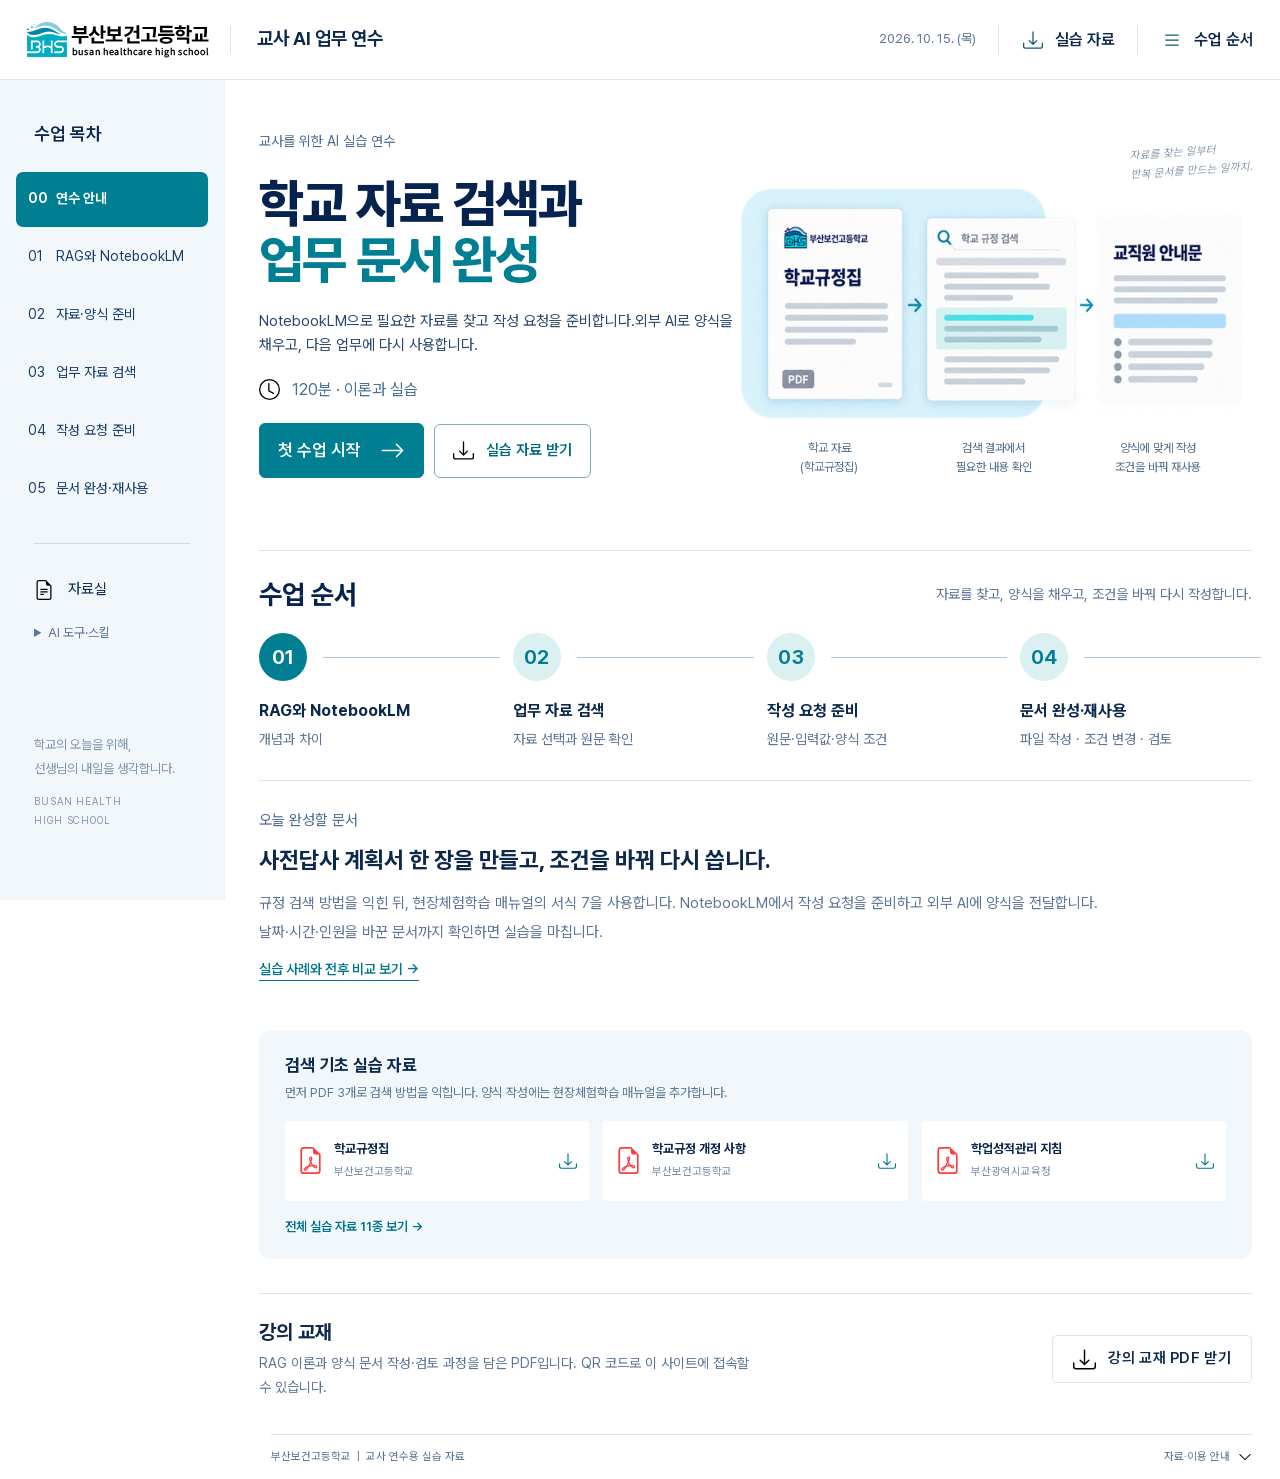
==== commit 074ae664: "Align workshop with reusable document automation and deepen RAG theory" ====
--- a/docs/index.html
+++ b/docs/index.html
@@ -1,37 +1,49 @@
-<!doctype html><html lang="ko"><head><meta charset="utf-8"><meta name="viewport" content="width=device-width,initial-scale=1"><title>연수 홈 · 부산보건고 교사 AI 연수</title><link rel="icon" href="assets/favicon.svg"><link rel="stylesheet" href="brand.css"><link rel="stylesheet" href="course.css"><link rel="stylesheet" href="selected.css"><script src="data.js" defer></script><script src="image-dimensions.js" defer></script><script src="shell.js" defer></script><script src="concepts.js" defer></script><script src="app.js" defer></script></head><body><a class="skip" href="#main" data-od-id="course-a-1">본문 바로가기</a><header class="course-header"><a class="school-brand" href="index.html#home" aria-label="부산보건고 교사 AI 연수 홈"><img src="assets/school-logo.png" width="184" height="39" alt="부산보건고등학교"></a><div class="course-name"><strong>교사 AI 업무 연수</strong></div><nav aria-label="주요 메뉴"><span class="header-date">2026. 10. 15. (목)</span><a href="index.html#materials"><img class="icon" src="assets/icons/download.svg" alt="" aria-hidden="true">실습 자료</a><a href="index.html#schedule"><img class="icon" src="assets/icons/list.svg" alt="" aria-hidden="true">수업 순서</a></nav><button class="menu-toggle" aria-label="수업 목차 열기" aria-controls="course-sidebar" aria-expanded="false"><img class="icon" src="assets/icons/list.svg" alt="" aria-hidden="true"></button></header><aside id="course-sidebar" class="course-sidebar"><div class="sidebar-top"><strong>수업 목차</strong><button class="menu-close" aria-label="수업 목차 닫기"><img class="icon" src="assets/icons/x.svg" alt="" aria-hidden="true"></button></div><nav aria-label="수업 목차"><div class="course-links"><a href="index.html#home" data-nav-href="index.html#home" data-course="home"><span>00</span>연수 안내</a><a href="index.html#concepts" data-nav-href="index.html#concepts" data-course="concepts"><span>01</span>RAG와 NotebookLM</a><a href="guide.html#0" data-nav-href="guide.html#0" data-course="prepare"><span>02</span>학교 자료 등록</a><a href="guide.html#7" data-nav-href="guide.html#7" data-course="search"><span>03</span>학교 규정 검색</a><a href="index.html#studio" data-nav-href="index.html#studio" data-course="studio"><span>04</span>교직원 안내문 작성</a><a href="guide.html#document-workflow" data-nav-href="guide.html#document-workflow" data-course="review"><span>05</span>Word·PPT·Excel 검토</a></div><div id="guide-step-menu"></div><div class="sidebar-resources"><a href="index.html#materials" data-nav-href="index.html#materials"><img class="icon" src="assets/icons/file-earmark-text.svg" alt="" aria-hidden="true">자료실</a><details class="more-menu"><summary>AI 도구·스킬</summary><a href="index.html#tools" data-nav-href="index.html#tools">AI 도구 비교</a><a href="index.html#skills" data-nav-href="index.html#skills">스킬 목록</a><a href="index.html#resources" data-nav-href="index.html#resources">공식 도움말</a></details></div><p class="sidebar-caption">학교의 오늘을 위해,<br>선생님의 내일을 생각합니다.<small>BUSAN HEALTH HIGH SCHOOL</small></p></nav></aside><button class="menu-backdrop" aria-label="연수 목차 닫기" hidden tabindex="-1" data-od-id="course-button-20"></button><main id="main" class="course-main"><section class="view home-view" id="home"><div class="home-intro"><div class="intro-copy"><p class="eyebrow">교사를 위한 AI 실습 연수</p><h1>학교 규정 검색과<br><span>안내문 작성</span></h1><p class="intro-subtitle">RAG의 원리를 배우고 NotebookLM에서 학교 자료를 검색합니다.<br>검색한 내용은 교직원 안내문 작성에 사용합니다.</p><p class="intro-meta"><img class="icon" src="assets/icons/clock.svg" alt="" aria-hidden="true">120분 · 이론과 실습</p><div class="hero-actions"><a class="button primary" href="#concepts">첫 수업 시작<img class="icon" src="assets/icons/arrow-right.svg" alt="" aria-hidden="true"></a><a class="button secondary" href="downloads/start-source-pack.zip" download><img class="icon" src="assets/icons/download.svg" alt="" aria-hidden="true">실습 자료 받기</a></div></div><figure class="hero-figure"><p class="hero-note">학교의 규정이<br>선생님의 업무에 도움이 됩니다.</p><img class="document-flow" src="assets/school-document-flow.png" width="630" height="300" alt="학교규정집에서 필요한 내용을 검색하고 교직원 안내문에 반영하는 흐름"><figcaption><span>학교 자료<br>(학교규정집)</span><span>검색 결과에서<br>필요한 내용 확인</span><span>검색한 내용을 바탕으로<br>안내문 작성</span></figcaption></figure></div><div class="home-body"><section class="course-outline"><div class="outline-heading"><h2>수업 순서</h2><p>검색하고, 작성하고, 문서를 검토하는 순서로 진행합니다.</p></div><ol class="course-path"><li><a href="#concepts"><span class="path-number">01</span><strong>RAG와 NotebookLM</strong><p>개념과 차이</p></a></li><li><a href="guide.html#7"><span class="path-number">02</span><strong>학교 규정 검색</strong><p>자료 선택과 원문 확인</p></a></li><li><a href="#studio"><span class="path-number">03</span><strong>교직원 안내문</strong><p>작성 요청과 문서 초안</p></a></li><li><a href="guide.html#document-workflow"><span class="path-number">04</span><strong>문서 검토</strong><p>내용 · 표 · 서식 확인</p></a></li></ol></section><section class="starter-materials"><div class="starter-heading"><h2>실습에 사용할 자료</h2><p>아래 자료를 내려받아 수업에 활용합니다. (총 3개, 외 8개 자료는 수업 중 안내)</p></div><div class="starter-grid"><a class="starter-card" href="references/school-rules-2026.pdf" download><img class="icon" src="assets/icons/file-earmark-pdf.svg" alt="" aria-hidden="true"><span><strong>학교규정집</strong><small>부산보건고등학교</small></span><img class="icon" src="assets/icons/download.svg" alt="" aria-hidden="true"></a><a class="starter-card" href="references/school-rules-amendments-2026.pdf" download><img class="icon" src="assets/icons/file-earmark-pdf.svg" alt="" aria-hidden="true"><span><strong>학교규정 개정 사항</strong><small>부산보건고등학교</small></span><img class="icon" src="assets/icons/download.svg" alt="" aria-hidden="true"></a><a class="starter-card" href="references/busan-assessment-2026.pdf" download><img class="icon" src="assets/icons/file-earmark-pdf.svg" alt="" aria-hidden="true"><span><strong>학업성적관리 지침</strong><small>부산광역시교육청</small></span><img class="icon" src="assets/icons/download.svg" alt="" aria-hidden="true"></a></div><a class="all-materials" href="#materials">전체 실습 자료 11종 보기 →</a></section><section class="lecture-files"><div><h2>강의 교재</h2><p>개념 설명과 실습 화면을 담은 PDF입니다. QR 코드로 이 사이트에 접속할 수 있습니다.</p></div><a class="button secondary" href="downloads/teacher-ai-lecture.pdf" download><img class="icon" src="assets/icons/download.svg" alt="" aria-hidden="true">강의 교재 PDF 받기</a></section></div></section><section class="view task-view concepts-view" hidden id="concepts">
-<div class="view-heading"><p class="breadcrumb">연수 홈 / 개념 이해</p><h1>RAG와 NotebookLM</h1><p>데이터 검색과 AI 답변 생성의 관계, NotebookLM의 기능을 살펴봅니다.</p></div>
-<div class="concept-tabs" role="tablist" aria-label="RAG 개념 학습"><button id="concept-tab-0" role="tab" aria-selected="true" aria-controls="concept-panel-0" tabindex="0">1. 데이터와 AI</button><button id="concept-tab-1" role="tab" aria-selected="false" aria-controls="concept-panel-1" tabindex="-1">2. RAG 처리 순서</button><button id="concept-tab-2" role="tab" aria-selected="false" aria-controls="concept-panel-2" tabindex="-1">3. NotebookLM 비교</button><button id="concept-tab-3" role="tab" aria-selected="false" aria-controls="concept-panel-3" tabindex="-1">4. 검색 결과 검토</button></div>
+<!doctype html><html lang="ko"><head><meta charset="utf-8"><meta name="viewport" content="width=device-width,initial-scale=1"><title>연수 홈 · 부산보건고 교사 AI 연수</title><link rel="icon" href="assets/favicon.svg"><link rel="stylesheet" href="brand.css"><link rel="stylesheet" href="course.css"><link rel="stylesheet" href="selected.css"><script src="data.js" defer></script><script src="image-dimensions.js" defer></script><script src="shell.js" defer></script><script src="concepts.js" defer></script><script src="app.js" defer></script></head><body><a class="skip" href="#main" data-od-id="course-a-1">본문 바로가기</a><header class="course-header"><a class="school-brand" href="index.html#home" aria-label="부산보건고 교사 AI 연수 홈"><img src="assets/school-logo.png" width="184" height="39" alt="부산보건고등학교"></a><div class="course-name"><strong>교사 AI 업무 연수</strong></div><nav aria-label="주요 메뉴"><span class="header-date">2026. 10. 15. (목)</span><a href="index.html#materials"><img class="icon" src="assets/icons/download.svg" alt="" aria-hidden="true">실습 자료</a><a href="index.html#schedule"><img class="icon" src="assets/icons/list.svg" alt="" aria-hidden="true">수업 순서</a></nav><button class="menu-toggle" aria-label="수업 목차 열기" aria-controls="course-sidebar" aria-expanded="false"><img class="icon" src="assets/icons/list.svg" alt="" aria-hidden="true"></button></header><aside id="course-sidebar" class="course-sidebar"><div class="sidebar-top"><strong>수업 목차</strong><button class="menu-close" aria-label="수업 목차 닫기"><img class="icon" src="assets/icons/x.svg" alt="" aria-hidden="true"></button></div><nav aria-label="수업 목차"><div class="course-links"><a href="index.html#home" data-nav-href="index.html#home" data-course="home"><span>00</span>연수 안내</a><a href="index.html#concepts" data-nav-href="index.html#concepts" data-course="concepts"><span>01</span>RAG와 NotebookLM</a><a href="guide.html#0" data-nav-href="guide.html#0" data-course="prepare"><span>02</span>자료·양식 준비</a><a href="guide.html#7" data-nav-href="guide.html#7" data-course="search"><span>03</span>업무 자료 검색</a><a href="index.html#studio" data-nav-href="index.html#studio" data-course="studio"><span>04</span>작성 요청 준비</a><a href="guide.html#document-workflow" data-nav-href="guide.html#document-workflow" data-course="review"><span>05</span>문서 완성·재사용</a></div><div id="guide-step-menu"></div><div class="sidebar-resources"><a href="index.html#materials" data-nav-href="index.html#materials"><img class="icon" src="assets/icons/file-earmark-text.svg" alt="" aria-hidden="true">자료실</a><details class="more-menu"><summary>AI 도구·스킬</summary><a href="index.html#tools" data-nav-href="index.html#tools">AI 도구 비교</a><a href="index.html#skills" data-nav-href="index.html#skills">스킬 목록</a><a href="index.html#resources" data-nav-href="index.html#resources">공식 도움말</a></details></div><p class="sidebar-caption">학교의 오늘을 위해,<br>선생님의 내일을 생각합니다.<small>BUSAN HEALTH HIGH SCHOOL</small></p></nav></aside><button class="menu-backdrop" aria-label="연수 목차 닫기" hidden tabindex="-1" data-od-id="course-button-20"></button><main id="main" class="course-main"><section class="view home-view" id="home"><div class="home-intro"><div class="intro-copy"><p class="eyebrow">교사를 위한 AI 실습 연수</p><h1>학교 자료 검색과<br><span>업무 문서 완성</span></h1><p class="intro-subtitle">NotebookLM으로 필요한 자료를 찾고 작성 요청을 준비합니다.<br>외부 AI로 양식을 채우고, 다음 업무에 다시 사용합니다.</p><p class="intro-meta"><img class="icon" src="assets/icons/clock.svg" alt="" aria-hidden="true">120분 · 이론과 실습</p><div class="hero-actions"><a class="button primary" href="#concepts">첫 수업 시작<img class="icon" src="assets/icons/arrow-right.svg" alt="" aria-hidden="true"></a><a class="button secondary" href="downloads/start-source-pack.zip" download><img class="icon" src="assets/icons/download.svg" alt="" aria-hidden="true">실습 자료 받기</a></div></div><figure class="hero-figure"><p class="hero-note">자료를 찾는 일부터<br>반복 문서를 만드는 일까지.</p><img class="document-flow" src="assets/school-document-flow.png" width="630" height="300" alt="학교규정집에서 필요한 내용을 검색하고 교직원 안내문에 반영하는 흐름"><figcaption><span>학교 자료<br>(학교규정집)</span><span>검색 결과에서<br>필요한 내용 확인</span><span>양식에 맞게 작성<br>조건을 바꿔 재사용</span></figcaption></figure></div><div class="home-body"><section class="course-outline"><div class="outline-heading"><h2>수업 순서</h2><p>자료를 찾고, 양식을 채우고, 조건을 바꿔 다시 작성합니다.</p></div><ol class="course-path"><li><a href="#concepts"><span class="path-number">01</span><strong>RAG와 NotebookLM</strong><p>개념과 차이</p></a></li><li><a href="guide.html#7"><span class="path-number">02</span><strong>업무 자료 검색</strong><p>자료 선택과 원문 확인</p></a></li><li><a href="#studio"><span class="path-number">03</span><strong>작성 요청 준비</strong><p>원문·입력값·양식 조건</p></a></li><li><a href="guide.html#document-workflow"><span class="path-number">04</span><strong>문서 완성·재사용</strong><p>파일 작성 · 조건 변경 · 검토</p></a></li></ol></section><section class="practice-case" aria-labelledby="practice-case-title"><div><p class="eyebrow">오늘 완성할 문서</p><h2 id="practice-case-title">사전답사 계획서 한 장을 만들고, 조건을 바꿔 다시 씁니다.</h2><p>규정 검색 방법을 익힌 뒤, 현장체험학습 매뉴얼의 서식 7을 사용합니다. NotebookLM에서 작성 요청을 준비하고 외부 AI에 양식을 전달합니다. 날짜·시간·인원을 바꾼 문서까지 확인하면 실습을 마칩니다.</p></div><a class="text-link" href="guide.html#document-workflow">실습 사례와 전후 비교 보기 →</a></section><section class="starter-materials"><div class="starter-heading"><h2>검색 기초 실습 자료</h2><p>먼저 PDF 3개로 검색 방법을 익힙니다. 양식 작성에는 현장체험학습 매뉴얼을 추가합니다.</p></div><div class="starter-grid"><a class="starter-card" href="references/school-rules-2026.pdf" download><img class="icon" src="assets/icons/file-earmark-pdf.svg" alt="" aria-hidden="true"><span><strong>학교규정집</strong><small>부산보건고등학교</small></span><img class="icon" src="assets/icons/download.svg" alt="" aria-hidden="true"></a><a class="starter-card" href="references/school-rules-amendments-2026.pdf" download><img class="icon" src="assets/icons/file-earmark-pdf.svg" alt="" aria-hidden="true"><span><strong>학교규정 개정 사항</strong><small>부산보건고등학교</small></span><img class="icon" src="assets/icons/download.svg" alt="" aria-hidden="true"></a><a class="starter-card" href="references/busan-assessment-2026.pdf" download><img class="icon" src="assets/icons/file-earmark-pdf.svg" alt="" aria-hidden="true"><span><strong>학업성적관리 지침</strong><small>부산광역시교육청</small></span><img class="icon" src="assets/icons/download.svg" alt="" aria-hidden="true"></a></div><a class="all-materials" href="#materials">전체 실습 자료 11종 보기 →</a></section><section class="lecture-files"><div><h2>강의 교재</h2><p>RAG 이론과 양식 문서 작성·검토 과정을 담은 PDF입니다. QR 코드로 이 사이트에 접속할 수 있습니다.</p></div><a class="button secondary" href="downloads/teacher-ai-lecture.pdf" download><img class="icon" src="assets/icons/download.svg" alt="" aria-hidden="true">강의 교재 PDF 받기</a></section></div></section><section class="view task-view concepts-view" hidden id="concepts">
+<div class="view-heading"><p class="breadcrumb">연수 홈 / 개념 이해</p><h1>RAG와 NotebookLM</h1><p>검색·생성의 원리와 직접 구축에 필요한 자원을 살펴봅니다. 각 탭의 ‘심화 설명’에는 강의에서 풀어 설명할 내용을 담았습니다.</p></div>
+<p class="theory-intro">수업에서는 핵심 개념을 먼저 설명하고 실습합니다. 심화 설명 6개 장·24개 주제는 강의와 복습에 활용하세요.</p><div class="concept-tabs" role="tablist" aria-label="RAG 개념 학습"><button id="concept-tab-0" role="tab" aria-selected="true" aria-controls="concept-panel-0" tabindex="0">1. 데이터와 AI</button><button id="concept-tab-1" role="tab" aria-selected="false" aria-controls="concept-panel-1" tabindex="-1">2. RAG 처리 순서</button><button id="concept-tab-2" role="tab" aria-selected="false" aria-controls="concept-panel-2" tabindex="-1">3. 직접 구축하려면</button><button id="concept-tab-3" role="tab" aria-selected="false" aria-controls="concept-panel-3" tabindex="-1">4. 도구별 역할</button><button id="concept-tab-4" role="tab" aria-selected="false" aria-controls="concept-panel-4" tabindex="-1">5. 작성 요청 전달</button><button id="concept-tab-5" role="tab" aria-selected="false" aria-controls="concept-panel-5" tabindex="-1">6. 결과 검토</button></div>
 <article class="concept-panel" id="concept-panel-0" role="tabpanel" aria-labelledby="concept-tab-0" tabindex="0">
 <p class="lesson-label">왜 필요한가</p><h2>데이터가 필요한 이유</h2><p class="concept-lead">자료를 연결하지 않은 AI 답변에는 학교별 규정이나 적용 연도가 빠질 수 있습니다.</p>
 <div class="question-example"><span>같은 질문</span><p>“수행평가에 결시한 학생의 추가 평가 원칙을 정리해 줘.”</p></div>
 <div class="concept-pair"><section><h3>자료 없이 질문</h3><p>어느 학교·어느 학년도의 규정인지 알려주지 않았습니다. 일반적인 설명이 나오더라도 우리 학교에 적용되는지 확인하기 어렵습니다.</p></section><section><h3>자료를 검색해 질문</h3><p>학교규정집과 적용 지침에서 질문에 맞는 내용을 찾고, 검색한 내용을 활용해 답변을 구성할 수 있습니다. RAG는 이처럼 검색한 내용을 AI 입력에 함께 제공하는 방식입니다.</p></section></div>
 <p class="concept-summary"><strong>RAG</strong>는 Retrieval-Augmented Generation의 줄임말입니다. 질문에 관련된 자료를 <b>검색</b>해 AI에 <b>맥락으로 제공</b>하고, 이를 활용해 <b>답변을 생성</b>하는 방식입니다.</p><p class="concept-source">개념 출처: <a href="https://csrc.nist.gov/glossary/term/retrieval_augmented_generation" target="_blank" rel="noopener noreferrer">NIST RAG 정의</a> · 위 질문과 두 상황은 연수용 예시이며 실제 규정 답변이 아닙니다.</p>
-</article>
+<!-- theory-notes-0:start --><details class="theory-notes"><summary><span>심화 설명</span>자료를 읽히는 것과 학습시키는 것</summary><div class="theory-reading"><section><h4>모델의 지식과 이번 업무의 사실</h4><p>언어 모델은 학습 과정에서 익힌 패턴으로 문장을 만듭니다. 학교 이름을 알고 있다고 해서 그 학교의 최신 규정, 이번 행사 일정, 담당자의 결정을 모두 알고 있는 것은 아닙니다. 업무 문서에는 일반적인 설명보다 이번 업무에 맞는 자료와 입력값이 필요합니다.</p><p>예를 들어 사전답사 계획서를 작성할 때 지침에서 찾을 것은 서식의 항목과 점검 사항입니다. 이번 날짜·장소·답사자는 담당자가 제공할 사실입니다. 예시 문서에 적힌 지난해 날짜와 이름은 작성 방식을 참고할 자료이지 이번 계획의 입력값이 아닙니다.</p></section><section><h4>프롬프트·RAG·추가 학습의 차이</h4><p>프롬프트는 지금 해야 할 일을 전달하는 입력입니다. RAG는 질문에 맞는 자료를 검색하고 그 결과를 모델 입력에 보태는 구성 방식입니다. 파인튜닝은 별도의 학습 과정으로 모델의 매개변수를 조정하는 작업입니다. 세 가지는 같은 뜻이 아니며 함께 사용할 수도 있습니다.</p><p>규정이 개정됐을 때 RAG에서는 검색 대상 자료와 색인을 갱신하는 접근을 취할 수 있습니다. 자료를 업로드하거나 긴 지시문을 썼다는 사실만으로 모델이 재학습됐거나 다음 대화에서도 그 내용을 기억한다고 판단하지 않습니다.</p></section><section><h4>파일 첨부가 곧 RAG라는 뜻은 아닙니다</h4><p>파일 내용을 한 번에 입력에 넣을 수도 있고, 일부 구간을 검색해 넣을 수도 있습니다. 파일을 첨부했다는 화면만 보고 내부에 어떤 검색 절차가 있는지 단정할 수는 없습니다. 우리에게 필요한 것은 업무에 맞는 내용을 실제로 찾았는지 확인할 수 있는 작업 방식입니다.</p><p>이 연수에서는 NotebookLM의 소스 선택과 인용 확인 기능을 사용합니다. 외부 AI에는 확인한 발췌문과 양식을 사람이 전달합니다. 외부 AI가 원래 노트북 전체에 접속해 질문마다 다시 검색하는 연결은 만들지 않습니다.</p></section><section><h4>문서를 완성하려면 세 종류를 구분합니다</h4><p>첫째, 지침·규정은 적용할 내용을 정하는 자료입니다. 둘째, 기존 작성 예시는 표현과 구성의 참고 자료입니다. 셋째, 빈 양식은 제목·항목·표·결재란 등 결과물의 구조입니다. 자료를 모을 때부터 이 역할을 구분하면 예시의 사실을 잘못 복사하는 일을 줄일 수 있습니다.</p><p>여기에 이번 업무의 확정 입력값을 별도로 적습니다. 자료가 알려주는 내용, 사람이 결정한 내용, 아직 결정되지 않은 내용을 나누어 두면 어느 항목을 검색하고 어느 항목을 질문해야 하는지가 분명해집니다.</p></section><p class="concept-source">참고: <a href="https://csrc.nist.gov/glossary/term/retrieval_augmented_generation" target="_blank" rel="noopener noreferrer">RAG 정의 · NIST</a> · <a href="https://arxiv.org/abs/2005.11401" target="_blank" rel="noopener noreferrer">RAG 원 논문 · Lewis 외, 2020</a> · 학교 업무 예시와 진행 방식은 연수용으로 구성했습니다.</p></div></details><!-- theory-notes-0:end --></article>
 <article class="concept-panel" hidden id="concept-panel-1" role="tabpanel" aria-labelledby="concept-tab-1" tabindex="0"><p class="lesson-label">어떻게 작동하는가</p><h2>RAG 처리 순서</h2><p class="concept-lead">질문과 관련된 문서나 구절을 검색한 후 AI 입력에 함께 포함합니다.</p>
 <ol class="rag-process"><li><span class="process-number">1</span><h3>질문</h3><p>학교·업무·기준 시점을 구체적으로 정합니다.</p><small>수행평가 결시 처리 원칙은?</small></li><li><span class="process-number">2</span><h3>데이터 검색</h3><p>자료 모음에서 질문과 관련된 문서나 구절을 찾습니다.</p><small>Retrieval · 검색</small></li><li><span class="process-number">3</span><h3>검색 결과 제공</h3><p>찾은 내용과 질문을 AI가 읽을 맥락으로 묶습니다.</p><small>Augmentation · 맥락 보강</small></li><li><span class="process-number">4</span><h3>답변 생성</h3><p>AI가 전달받은 데이터를 사용해 내용을 정리합니다.</p><small>Generation · 생성</small></li></ol>
 <div class="concept-pair"><section><h3>검색 전 확인</h3><p>믿을 수 있는 자료, 적용 시점, 질문에 필요한 소스 범위. 잘못되거나 관련 없는 자료를 찾으면 답변도 빗나갈 수 있습니다.</p></section><section><h3>검색·생성 후 확인</h3><p>인용이 실제 주장을 뒷받침하는지, 예외·조건이 빠지지 않았는지 원문을 대조합니다. RAG는 정확성을 자동으로 보증하지 않습니다.</p></section></div>
 <details class="concept-details"><summary>자료를 넣는 것과 모델을 추가 학습시키는 것은 다른가요?</summary><p>RAG의 핵심은 답변할 때 관련 자료를 찾아 제공하는 데 있습니다. 자료를 등록했다는 이유만으로 모델 자체가 다시 학습되거나 내용을 영구히 기억한다고 볼 수는 없습니다.</p></details><p class="concept-source">출처: <a href="https://cloud.google.com/use-cases/retrieval-augmented-generation" target="_blank" rel="noopener noreferrer">Google Cloud RAG 설명</a>, <a href="https://csrc.nist.gov/glossary/term/retrieval_augmented_generation" target="_blank" rel="noopener noreferrer">NIST 정의</a> · 이 흐름은 개념 설명이며 NotebookLM 내부 알고리즘의 상세 구조를 단정하는 도식이 아닙니다.</p>
-</article>
-<article class="concept-panel" hidden id="concept-panel-2" role="tabpanel" aria-labelledby="concept-tab-2" tabindex="0"><p class="lesson-label">방법과 제품의 관계</p><h2>RAG와 NotebookLM 비교</h2><p class="concept-lead">RAG는 설계 방식입니다. NotebookLM은 소스를 등록하고 질문·인용 확인을 할 수 있는 Google의 제품입니다.</p>
-<div class="comparison-scroll"><table class="concept-comparison"><caption>RAG와 NotebookLM의 구분</caption><thead><tr><th scope="col">비교 기준</th><th scope="col">RAG</th><th scope="col">NotebookLM</th></tr></thead><tbody><tr><th scope="row">무엇인가</th><td>자료 검색과 생성 모델을 결합하는 방법</td><td>자료 기반 탐색·정리를 위한 제품</td></tr><tr><th scope="row">무엇을 결정하나</th><td>어떤 자료를 찾아 어떻게 답변에 제공할지</td><td>사용자는 노트북의 소스와 질문을 선택</td></tr><tr><th scope="row">직접 만드는 경우</th><td>검색·자료 갱신·권한·평가 등을 직접 설계</td><td>제공된 기능과 계정 설정 범위에서 활용</td></tr><tr><th scope="row">이번 연수에서</th><td>데이터 검색 → 검색 결과 활용 → 원문 확인</td><td>그 흐름을 코딩 없이 실습하는 도구</td></tr></tbody></table></div>
-<p class="concept-summary"><strong>구분</strong> NotebookLM으로 자료 기반 질문과 인용 확인을 경험할 수 있습니다. 이 실습을 했다고 API 기반 RAG 시스템을 직접 구축한 것은 아닙니다.</p>
-<div class="concept-pair"><section><h3>NotebookLM에서 하는 일</h3><p>소스를 등록·선택하고 자료에 관해 질문합니다. 답변의 인용을 눌러 해당 원문과 문맥을 확인합니다.</p></section><section><h3>외부 AI에 복사하면</h3><p>확인한 발췌문·출처·작성 요청을 전달하는 것입니다. 복사만으로 외부 AI가 원래 노트북 전체를 자동 검색하도록 연결되지는 않습니다.</p></section></div>
-<p class="concept-source">출처: <a href="https://support.google.com/gemininotebook/answer/16179559?hl=ko" target="_blank" rel="noopener noreferrer">Google 소스 기반 채팅·인용 안내</a> · 현재 공식 도움말과 실습 화면에는 Gemini Notebook 명칭이 표시됩니다. 이 연수에서는 익숙한 이름인 NotebookLM을 함께 사용합니다.</p>
-</article>
-<article class="concept-panel" hidden id="concept-panel-3" role="tabpanel" aria-labelledby="concept-tab-3" tabindex="0"><p class="lesson-label">학교 업무 활용</p><h2>검색 결과 검토</h2><p class="concept-lead">실습에서는 자료를 많이 넣는 것보다, 질문에 필요한 자료를 골라 검색 결과 두 곳을 확인하는 데 집중합니다.</p>
+<!-- theory-notes-1:start --><details class="theory-notes"><summary><span>심화 설명</span>검색 품질은 어디에서 달라지는가</summary><div class="theory-reading"><section><h4>검색 전에 문서를 읽을 수 있어야 합니다</h4><p>PDF에 글자가 보이더라도 컴퓨터가 읽을 수 있는 텍스트가 들어 있는지는 다릅니다. 스캔한 문서는 OCR로 글자를 추출해야 할 수 있습니다. 표에서는 열 제목과 셀의 관계가 깨지기도 하므로 검색 결과를 원본 화면과 대조합니다.</p><p>직접 구축할 때는 긴 문서를 검색하기 좋은 구간으로 나눕니다. 이를 청크라고 합니다. 너무 짧게 자르면 조건과 예외가 떨어지고, 너무 길면 관계없는 내용까지 섞입니다. 조항·제목·표 구조를 고려하고 자료명·쪽·버전 같은 메타데이터를 함께 보관합니다.</p></section><section><h4>키워드 검색과 의미 검색</h4><p>키워드 검색은 문서에 실제로 있는 단어를 찾는 데 유용합니다. 서식 번호, 문서 제목, 고유한 업무 용어처럼 정확한 표현을 아는 경우 먼저 사용하기 좋습니다. 의미 검색은 질문과 문서의 표현이 달라도 관련 내용을 찾도록 설계하는 방식입니다.</p><p>임베딩은 텍스트 등을 숫자 벡터로 표현하는 방법입니다. 벡터 간 유사도를 검색에 사용할 수 있지만, 유사하다는 사실이 최신 규정이거나 옳은 답이라는 뜻은 아닙니다. 키워드와 벡터 검색을 함께 쓰는 하이브리드 방식도 있습니다. 이 설명은 일반적인 검색 설계이며 NotebookLM 내부 구조를 설명한 것은 아닙니다.</p></section><section><h4>질문은 결과물부터 거꾸로 나눕니다</h4><p>‘계획서 만들어 줘’부터 시작하면 필요한 자료와 형식이 섞입니다. 먼저 ‘사전답사 계획서의 필수 항목과 서식 위치를 찾아 줘’, 다음으로 ‘점검 사항과 적용 조건을 정리해 줘’처럼 찾을 대상을 나눕니다. 그 뒤 이번 일정과 인원을 주고 작성 요청으로 묶습니다.</p><p>이 연수의 검색 최적화는 자료 선별, 정확한 문서명·업무 용어 사용, 학교급·시점 명시, 질문 분리, 원문 확인의 반복입니다. 찾지 못하면 동의어를 바꾸거나 검색 범위를 조정합니다. 같은 질문을 되풀이하기 전에 자료가 등록·선택됐는지부터 확인합니다.</p></section><section><h4>관련 원문을 충분히, 불필요한 자료는 줄여서</h4><p>모델이 한 번에 처리하는 입력에는 한계가 있습니다. 관련 없는 자료를 길게 붙인다고 필요한 조건을 더 잘 찾는다고 보장할 수는 없습니다. 긴 입력에서 정보 위치에 따라 성능이 달라진 연구도 있지만, 이를 모든 최신 모델의 동일한 실패로 일반화하지는 않습니다.</p><p>작성에 필요한 구절은 조건·예외·표 제목이 끊기지 않게 전달합니다. 요약만 보내면 중요한 제한이 사라질 수 있고, 인용 번호만 보내면 원문이 전달되지 않을 수 있습니다. ‘어느 자료의 어느 부분인지’와 ‘실제로 사용할 문장’을 함께 남깁니다.</p></section><p class="concept-source">참고: <a href="https://learn.microsoft.com/en-us/azure/search/vector-search-how-to-chunk-documents" target="_blank" rel="noopener noreferrer">문서 분할 · Microsoft</a> · <a href="https://learn.microsoft.com/en-us/azure/search/vector-search-overview" target="_blank" rel="noopener noreferrer">벡터 검색 · Microsoft</a> · <a href="https://arxiv.org/abs/2307.03172" target="_blank" rel="noopener noreferrer">긴 입력의 정보 활용 연구 · Liu 외, 2023</a> · 학교 업무 예시와 진행 방식은 연수용으로 구성했습니다.</p></div></details><!-- theory-notes-1:end --></article>
+<article class="concept-panel" hidden id="concept-panel-2" role="tabpanel" aria-labelledby="concept-tab-2" tabindex="0"><p class="lesson-label">직접 구축할 때 필요한 것</p><h2>검색부터 모델 연결과 운영까지 준비합니다</h2><p class="concept-lead">RAG를 직접 만들려면 자료, 검색 기능, 생성 모델과 이들을 연결할 프로그램이 필요합니다.</p>
+<div class="comparison-scroll"><table class="concept-comparison"><caption>자체 RAG를 구축할 때 준비할 구성</caption><thead><tr><th scope="col">구성</th><th scope="col">준비할 일</th><th scope="col">학교 업무의 예</th></tr></thead><tbody><tr><th scope="row">자료와 전처리</th><td>문서의 글자를 읽고 검색할 구간으로 나눕니다. 스캔본은 OCR이 필요할 수 있습니다.</td><td>규정·작성 예시에서 문서명, 쪽, 적용 연도를 함께 보관</td></tr><tr><th scope="row">검색과 저장</th><td>검색 색인을 만들고 질문에 맞는 내용을 찾습니다. 의미 검색을 쓰면 임베딩 모델과 벡터 저장 기능도 준비합니다.</td><td>비슷한 표현을 쓰더라도 관련 조항과 양식 항목 찾기</td></tr><tr><th scope="row">생성 모델</th><td>모델 API를 이용하거나 모델을 직접 실행할 환경을 준비합니다.</td><td>검색한 내용을 읽고 질문에 답하거나 작성 요청 정리</td></tr><tr><th scope="row">연결 프로그램</th><td>질문 → 검색 → 필요한 원문과 지시문 구성 → 모델 호출 → 결과 표시를 연결합니다.</td><td>찾은 원문과 업무 조건을 묶어 작성 단계에 전달</td></tr><tr><th scope="row">운영과 검증</th><td>실행 환경·비용·접근 권한·자료 갱신을 관리하고 검색과 답변을 점검합니다.</td><td>개정된 규정 반영, 자료에 없는 질문과 잘못된 검색 결과 확인</td></tr></tbody></table></div>
+<details class="concept-details"><summary>고가 GPU나 벡터 데이터베이스가 꼭 필요한가요?</summary><p>모델 API를 사용하면 모델을 실행할 GPU를 직접 갖추지 않아도 됩니다. 검색도 키워드 방식으로 구성할 수 있으며, 의미 검색을 선택할 때 임베딩과 벡터 검색 기능이 필요합니다. 별도 벡터 데이터베이스가 모든 RAG의 필수 조건은 아닙니다. 규모와 선택한 모델·검색 방식에 따라 필요한 자원이 달라집니다.</p></details>
+<details class="concept-details"><summary>RAG와 NotebookLM은 어떤 관계인가요?</summary><p>RAG는 검색한 내용을 생성 모델의 입력에 제공하는 설계 방식입니다. NotebookLM은 자료 등록·검색·정리 기능을 제공하는 제품입니다. 자료를 등록했다고 모델을 다시 학습한 것은 아니며, NotebookLM 실습을 자체 RAG 시스템 개발과 동일하게 설명하지 않습니다.</p></details>
+<p class="concept-source">출처: <a href="https://csrc.nist.gov/glossary/term/retrieval_augmented_generation" target="_blank" rel="noopener noreferrer">NIST RAG 정의</a> · <a href="https://learn.microsoft.com/en-us/azure/search/retrieval-augmented-generation-overview" target="_blank" rel="noopener noreferrer">Microsoft RAG 구성·검색·운영 안내</a>. NotebookLM의 내부 검색 알고리즘을 단정하는 설명은 아닙니다.</p>
+<!-- theory-notes-2:start --><details class="theory-notes"><summary><span>심화 설명</span>직접 구축할 때의 개발과 운영</summary><div class="theory-reading"><section><h4>자료 준비와 질문 처리는 별도 흐름입니다</h4><p>자료 준비에서는 문서를 수집하고 텍스트를 추출한 뒤 구간을 나누고 검색 색인을 만듭니다. 질문이 들어오면 관련 구간을 검색하고, 질문·원문·지시문을 묶어 생성 모델에 전달합니다. 결과에는 원문을 다시 찾아갈 수 있는 자료 식별 정보를 남깁니다.</p><p>이 두 흐름을 연결하려면 파일 저장, 검색 기능, 모델 호출, 오류 처리와 화면을 구현할 프로그램이 필요합니다. 파일 생성까지 자동화하려면 문서 라이브러리나 변환 도구, 원본 양식 처리와 생성 파일 검증도 별도로 연결해야 합니다.</p></section><section><h4>필수 자원과 선택 자원을 구분합니다</h4><p>생성 모델을 API로 호출하면 모델을 돌리는 GPU를 직접 설치하지 않아도 됩니다. 자체 모델을 실행할 경우에는 모델 크기와 처리량에 맞는 메모리·연산 장비가 필요합니다. 어떤 방식을 택하든 프로그램 실행 환경과 자료 저장 공간은 준비해야 합니다.</p><p>검색은 키워드 방식으로도 구성할 수 있습니다. 의미 검색을 선택하면 임베딩 생성과 벡터 검색 기능을 준비합니다. 별도 벡터 데이터베이스나 모델 재학습이 모든 RAG에 필수인 것은 아닙니다. 자료량, 동시 사용자, 비용, 보관 조건에 따라 구성을 정합니다.</p></section><section><h4>업무에서는 개정과 권한이 계속 바뀝니다</h4><p>색인을 한 번 만들고 끝내면 개정 전 자료가 계속 검색될 수 있습니다. 문서의 버전·시행일·담당자를 관리하고, 교체할 때 검색 대상에서도 이전 버전을 처리해야 합니다. 서로 다른 자료가 충돌할 때는 충돌을 드러내고 담당자가 판단할 수 있게 해야 합니다.</p><p>여러 사람이 쓰는 시스템은 검색 단계부터 사용자에게 허용된 문서만 반환하도록 설계해야 합니다. 검색 후 화면에서만 숨기는 방식으로는 충분하지 않습니다. 요청 기록을 남길 때도 어떤 자료와 입력값을 기록할지, 누가 볼 수 있을지 정합니다.</p></section><section><h4>2시간 연수에서 준비된 서비스를 쓰는 이유</h4><p>직접 구축은 가능하지만 개발과 운영을 익히는 데 별도 시간이 필요합니다. 이번 수업은 교사가 실제 양식 문서를 만들고 다음 업무에 재사용하는 데 시간을 씁니다. 자료 검색·인용·요청 정리에 NotebookLM을 쓰고, 파일 작성은 외부 AI의 지원 기능을 이용합니다.</p><p>자체 시스템으로 발전시키려면 먼저 반복되는 문서 한 종류, 필요한 자료 범위, 입력 항목, 완료 기준을 정합니다. 수업에서 확인한 수동 흐름을 기준으로 복사·첨부·파일 생성 중 반복 비용이 큰 단계를 차례로 연결합니다. 처음부터 모든 학교 업무를 한 시스템에 담을 필요는 없습니다.</p></section><p class="concept-source">참고: <a href="https://learn.microsoft.com/en-us/azure/search/retrieval-augmented-generation-overview" target="_blank" rel="noopener noreferrer">RAG 구성·검색·운영 · Microsoft</a> · 학교 업무 예시와 진행 방식은 연수용으로 구성했습니다.</p></div></details><!-- theory-notes-2:end --></article>
+<article class="concept-panel" hidden id="concept-panel-3" role="tabpanel" aria-labelledby="concept-tab-3" tabindex="0"><p class="lesson-label">이번 연수에서 맡길 역할</p><h2>NotebookLM으로 준비하고 외부 AI로 완성합니다</h2><p class="concept-lead">2시간 동안 자료 검색·작성 요청·양식 완성을 익힙니다. 검색과 생성에는 준비된 서비스를 사용합니다.</p>
+<div class="comparison-scroll"><table class="concept-comparison"><caption>검색한 자료를 학교 업무 문서로 연결하는 역할 분담</caption><thead><tr><th scope="col">작업</th><th scope="col">맡길 도구</th><th scope="col">참가자가 할 일</th></tr></thead><tbody><tr><th scope="row">자료 등록·검색</th><td>NotebookLM</td><td>관련 지침·작성 예시·양식의 검색용 사본을 넣고 필요한 내용 찾기</td></tr><tr><th scope="row">작성 요청 정리</th><td>NotebookLM</td><td>원문 발췌·필수 항목·이번 입력값·작성 조건을 묶은 외부 AI용 요청 만들기</td></tr><tr><th scope="row">자료 전달</th><td>사람이 복사·첨부</td><td>검토한 요청과 원문 발췌, 편집할 원본 양식을 외부 AI에 전달</td></tr><tr><th scope="row">양식 문서 완성</th><td>파일 생성 기능이 있는 외부 AI</td><td>원본 양식을 참고해 파일 생성 요청, 바뀐 날짜·인원 등 수정 요청</td></tr><tr><th scope="row">내용·서식 검토</th><td>사람과 문서 편집기</td><td>완성 파일을 열어 날짜·수치·표·쪽 나눔, 이전 값이 남았는지 확인</td></tr></tbody></table></div>
+<div class="concept-pair"><section><h3>양식은 문서의 구조</h3><p>제목·항목·표·결재란처럼 유지할 모양을 정합니다. 검색용 PDF와 편집할 원본 양식의 역할을 구분합니다.</p></section><section><h3>스킬은 작업 절차</h3><p>지원되는 환경에서 문서를 읽고 만들고 검사하는 지침과 도구입니다. 자료 검색이나 파일 생성 기능을 지시문만으로 새로 만들지는 않습니다.</p></section></div>
+<p class="concept-summary"><strong>연결 범위</strong> 이 실습은 기성 서비스를 조합한 업무 흐름입니다. 두 서비스 사이의 전달은 사람이 하며, 외부 AI가 원래 노트북 전체를 자동 검색하도록 연결한 시스템은 아닙니다.</p>
+<p class="concept-source">제품 기능: <a href="https://support.google.com/gemininotebook/answer/16179559?hl=ko" target="_blank" rel="noopener noreferrer">Google 소스 기반 채팅·인용 안내</a> · 역할 분담은 이번 연수의 진행 방식입니다. NotebookLM에도 문서 생성 관련 기능이 추가되고 있으므로 제품 간 기능을 고정된 경계로 설명하지 않습니다.</p>
+<!-- theory-notes-3:start --><details class="theory-notes"><summary><span>심화 설명</span>우리가 사용하는 도구와 전달 방식</summary><div class="theory-reading"><section><h4>NotebookLM에서 끝낼 준비 작업</h4><p>업무에 관련된 지침, 작성 예시, 양식의 검색용 사본을 넣습니다. 적용 대상과 시점을 정해 검색하고 인용된 원문을 엽니다. 찾은 내용을 그냥 요약하는 데서 멈추지 않고 외부 AI가 쓸 수 있는 작성 요청으로 정리하도록 합니다.</p><p>작성 요청에는 항목별로 넣을 내용과 자료명·쪽·원문 발췌, 이번 업무 입력값, 유지할 구조와 검토 기준을 넣습니다. 원문에서 찾지 못한 정보는 빠진 채로 숨기지 말고 [확인 필요]로 남깁니다. 요청을 만든 뒤에도 사람이 발췌와 입력값을 대조합니다.</p></section><section><h4>외부 AI에는 실제로 필요한 것을 전달합니다</h4><p>검토한 작성 요청과 필요한 원문, 편집할 원본 양식을 한 묶음으로 전달합니다. ‘아까 그 노트북 참고해’라는 말만으로 다른 서비스가 노트북을 읽을 수 있다고 가정하지 않습니다. 이 수업에서 서비스 사이의 복사와 첨부는 사람이 합니다.</p><p>파일 작성 기능이 있는 환경에서 항목 입력과 표 작성, 파일 저장을 요청합니다. PDF 양식을 보고 DOCX로 재구성한 결과와 원본 HWPX의 구조·서식을 그대로 유지한 결과는 구분해야 합니다. 계정에서 지원하는 형식과 실제 생성 결과를 확인합니다.</p></section><section><h4>양식과 스킬의 역할</h4><p>양식은 완성할 문서의 구조입니다. 스킬은 특정 환경에서 반복 작업의 지침과 필요한 자원·도구 사용법을 묶은 것입니다. 문서를 읽고 작성하고 검사하는 순서를 일관되게 적용하는 데 활용할 수 있습니다.</p><p>스킬 이름을 프롬프트에 쓰는 것만으로 없는 검색 기능이나 파일 생성 도구가 생기지는 않습니다. 이번 기본 실습에는 별도 스킬 설치가 필요하지 않습니다. 스킬 목록은 반복 작업을 발전시킬 때 참고하며, 실제 설치·실행은 지원 환경과 필요한 권한을 확인한 별도 단계입니다.</p></section><section><h4>사람이 남겨 두는 판단과 검토</h4><p>어떤 자료가 적용되는지, 이번 입력값이 확정됐는지, 승인받은 표현인지 결정하는 주체는 업무 담당자입니다. AI가 스스로 맞다고 답해도 파일을 열어 본문과 표를 확인합니다. 조건을 바꿨다면 이전 날짜와 인원이 다른 곳에 남았는지도 찾습니다.</p><p>제품 기능은 계속 바뀝니다. NotebookLM에도 문서 생성 관련 기능이 추가되고 있으므로 ‘이 제품은 검색만 가능하다’처럼 고정해 설명하지 않습니다. 여기의 역할 분담은 자료 검색과 파일 작성의 책임을 구분해 배우기 위한 수업 구성입니다.</p></section><p class="concept-source">참고: <a href="https://support.google.com/gemininotebook/answer/16179559?hl=ko" target="_blank" rel="noopener noreferrer">소스 선택·인용·실험 기능 · Google</a> · <a href="https://support.claude.com/en/articles/12111783-create-and-edit-files-with-claude" target="_blank" rel="noopener noreferrer">파일 작성 · Anthropic</a> · <a href="https://support.claude.com/en/articles/12512180-use-skills-in-claude" target="_blank" rel="noopener noreferrer">스킬 사용 · Anthropic</a> · 학교 업무 예시와 진행 방식은 연수용으로 구성했습니다.</p></div></details><!-- theory-notes-3:end --></article>
+<article class="concept-panel" hidden id="concept-panel-4" role="tabpanel" aria-labelledby="concept-tab-4" tabindex="0"><p class="lesson-label">검색을 문서 작성으로 연결하기</p><h2>외부 AI가 바로 작업할 수 있는 요청을 만듭니다</h2><p class="concept-lead">업무 상황을 설명하면 NotebookLM이 관련 자료를 찾고, 외부 AI에 전달할 작성 요청을 정리하도록 합니다.</p>
+<ol class="concept-checklist"><li><strong>자료에서 찾을 내용</strong><p>적용할 지침, 원본 서식의 필수 항목, 기존 문서의 작성 방식. 필요한 원문 발췌와 자료명·쪽도 요청에 넣습니다.</p></li><li><strong>이번 업무의 입력값</strong><p>목적·일시·장소·대상·인원·예산을 따로 적습니다. 기존 예시의 날짜·이름·금액을 이번 업무 사실로 옮기지 않습니다.</p></li><li><strong>작성 조건과 검토 기준</strong><p>유지할 항목·표 구조·출력 형식, 미확정 정보 처리, 날짜·시간·총인원 검사 방법을 지정합니다.</p></li><li><strong>함께 전달할 파일</strong><p>외부 AI에 작성 요청과 필요한 원문, 원본 양식을 함께 전달합니다. NotebookLM의 인용 번호만으로 원문 전체가 전달되지는 않습니다.</p></li></ol>
+<div class="question-example"><span>NotebookLM에 할 요청</span><p>“등록한 지침·작성 예시·양식을 참고해서, 이번 업무 문서를 외부 AI로 완성할 작업 지시문을 만들어 줘. 항목별 작성 내용, 필요한 원문 발췌, 추가 입력할 정보와 파일 검토 기준을 포함해 줘.”</p></div>
+<details class="concept-details"><summary>실제 테스트에서는 어디까지 확인했나요?</summary><p>2026.10.18. 현장체험학습 매뉴얼의 「서식 7: 사전답사 계획서」로 테스트했습니다. NotebookLM이 작성 요청을 만들고, 외부 AI에 요청과 원본 PDF를 전달해 DOCX·PDF를 생성했습니다. 가상 사례의 날짜·시간·인원을 바꾸자 본문과 일정표에도 반영됐고, 이전 값이 남지 않았는지 검사했습니다.</p><p>이 테스트는 Claude Pro 계정에서 PDF 서식을 DOCX로 재구성한 사례입니다. HWPX 원본 양식 보존이나 무료 계정에서의 동일 실행까지 검증한 결과는 아닙니다.</p><a class="text-link" href="references/busan-schooltrip-2026.pdf#page=67" target="_blank" rel="noopener noreferrer">테스트에 사용한 공개 원본 서식 보기 · PDF 67페이지 / 인쇄 65쪽</a></details>
+<p class="concept-summary"><strong>업무 자동화</strong> RAG는 사용할 내용을 찾는 데 쓰입니다. 문서 파일 생성과 양식 반영은 별도의 작업입니다. 다음 업무에서는 입력값을 바꾸어 같은 작성 요청과 양식을 재사용합니다.</p>
+<!-- theory-notes-4:start --><details class="theory-notes"><summary><span>심화 설명</span>재사용할 수 있는 작성 요청 설계</summary><div class="theory-reading"><section><h4>업무를 입력·처리·출력으로 적습니다</h4><p>입력은 확정된 일정·장소·인원·예산과 사용할 자료입니다. 처리는 자료에서 필수 항목을 찾고, 양식에 맞춰 문장을 쓰고, 표와 수치를 대조하는 순서입니다. 출력은 문서 파일과 사람이 확인할 항목입니다. ‘잘 작성해 줘’보다 완료 상태를 구체적으로 정하는 것이 먼저입니다.</p><p>사전답사 계획서라면 일시·장소·일정표·답사자·이동수단·점검 사항이 출력에 있어야 합니다. 아직 정하지 않은 이동수단은 [확인 필요]로 남겨야 합니다. 빈칸을 모두 채우는 것과 사실에 맞게 완성하는 것은 다릅니다.</p></section><section><h4>고정 규칙과 바뀌는 값을 분리합니다</h4><p>고정 규칙에는 제목과 항목 순서, 표 구조, 문체, 미확정 정보 처리, 결과 형식과 검토 절차를 둡니다. 바뀌는 값에는 이번 날짜·시간·장소·답사자·인원처럼 매번 달라지는 정보를 적습니다. 예시를 복사해 조금씩 고치는 방식보다 변경 대상을 찾기 쉽습니다.</p><p>입력값은 ‘일시: … / 장소: … / 답사자: … / 인원: …’처럼 항목별로 씁니다. 합계 인원과 명단이 다르거나 일정의 끝이 시작보다 빠르면 생성 전에 질문하도록 요청합니다. 모순을 그럴듯하게 메워 문서로 확정하지 않도록 합니다.</p></section><section><h4>지시·참고 자료·입력값을 구획합니다</h4><p>작성 순서와 금지 사항은 지시 영역에, 검색한 발췌문은 참고 자료 영역에, 이번 업무의 사실은 입력값 영역에 넣습니다. 기존 문서에 적힌 ‘제출하라’ 같은 문장을 서비스의 실행 명령으로 취급하지 않도록 구분합니다. 구분선은 읽기와 검토를 돕는 수단이며 보안 기능을 보장하지는 않습니다.</p><p>출력에는 문서 파일 외에 항목별 반영표와 확인 필요 사항을 요청합니다. 자료명과 쪽을 함께 보관하면 다음 담당자가 어느 문장을 보고 작성했는지 다시 찾을 수 있습니다. 실제 문서에 넣을 내용과 검토용 설명도 나누도록 합니다.</p></section><section><h4>조건 변경으로 재사용을 시험합니다</h4><p>첫 문서를 만든 뒤 날짜·시간·인원을 한 번 바꿔 봅니다. ‘날짜만 변경’이라면 유지할 내용과 수정할 내용을 명시하고, 연관된 요일·표의 시간·총인원이 함께 바뀌어야 하는지도 적습니다. 무엇이 자동 반영돼야 하는지 정하지 않으면 수정 성공을 판단하기 어렵습니다.</p><p>이번 테스트에서는 11월 6일 14~17시·2명을 11월 13일 15~18시·3명으로 변경했습니다. 본문과 일정표의 값, 참가자 수, 이전 값의 잔존 여부를 대조했습니다. 다음 업무에서는 검토한 작성 요청과 양식을 보관하고 입력값을 바꿔 다시 사용합니다.</p></section><p class="concept-source">이번 연수의 실습 설계와 2026.10.18. 사전 테스트를 설명한 내용입니다.</p></div></details><!-- theory-notes-4:end --></article>
+<article class="concept-panel" hidden id="concept-panel-5" role="tabpanel" aria-labelledby="concept-tab-5" tabindex="0"><p class="lesson-label">학교 업무 활용</p><h2>검색 결과와 완성 문서를 검토합니다</h2><p class="concept-lead">검색한 원문 두 곳을 확인하고, 완성한 문서에는 바뀐 조건과 이전 값이 남지 않았는지 대조합니다.</p>
 <ol class="concept-checklist"><li><strong>질문의 범위를 정하기</strong><p>학교급·업무·적용 학년도를 적습니다. “규정 알려줘”보다 구체적으로 묻습니다.</p></li><li><strong>관련 소스만 선택하기</strong><p>학교규정집·개정 사항·교육청 지침을 구분합니다. 관계없는 자료를 함께 적용하지 않습니다.</p></li><li><strong>인용 두 곳을 직접 열기</strong><p>답변과 원문의 문맥을 비교합니다. 날짜·숫자·예외·적용 대상이 맞는지 확인합니다.</p></li><li><strong>모르는 내용은 확인 필요로 남기기</strong><p>자료에 없는 담당자·일정·기관 승인 여부를 만들어 채우지 않습니다. 실제 업무 적용은 담당자가 검토합니다.</p></li></ol>
 <details class="concept-details"><summary>내용은 맞아 보이는데 인용만 있으면 충분한가요?</summary><p>인용은 검증할 수 있는 길을 제공합니다. 인용된 문장이 답변을 뒷받침하는지 확인하는 일은 여전히 필요합니다. 자료 자체의 최신성·적용 범위도 함께 확인하세요.</p></details>
 <div class="concept-question"><h3>확인 문제</h3><p>학교규정집을 올린 뒤, 답변에 인용이 붙었습니다. 이제 바로 업무에 사용해도 될까요?</p><details><summary>해설</summary><p>아직입니다. 인용의 원문과 문맥, 적용 시점, 누락된 조건을 대조하고 실제 업무 사용 전 담당자가 검토합니다.</p></details></div><p class="concept-source">원문 확인 기능: <a href="https://support.google.com/gemininotebook/answer/16179559?hl=ko" target="_blank" rel="noopener noreferrer">Google 인용 안내</a> · 업무 절차와 확인 질문은 연수용 구성입니다.</p>
-</article><div class="concept-controls"><button id="concept-prev" disabled>이전 개념</button><p id="concept-counter" aria-live="polite">1 / 4</p><button id="concept-next">다음 개념</button><a class="button primary" id="concept-practice" href="guide.html#0" hidden>자료 준비 실습으로</a></div>
+<!-- theory-notes-5:start --><details class="theory-notes"><summary><span>심화 설명</span>검색·작성·파일을 따로 검증하기</summary><div class="theory-reading"><section><h4>검색 실패와 작성 실패를 구분합니다</h4><p>필요한 서식이 검색되지 않으면 자료 등록, 선택 범위, 문서명과 질문을 먼저 확인합니다. 서식은 찾았지만 조건이 빠졌다면 앞뒤 문맥과 예외 조항을 더 전달합니다. 올바른 원문을 전달했는데 문서가 다르게 작성됐다면 작성 요청이나 생성 결과를 수정합니다.</p><p>단계를 구분하지 않고 ‘더 정확하게 다시 해 줘’만 반복하면 무엇이 고쳐졌는지 알기 어렵습니다. 검색한 원문, 외부 AI에 실제 보낸 입력, 반환 파일을 비교하면 오류가 생긴 지점을 좁힐 수 있습니다.</p></section><section><h4>완료 기준을 문서 밖에도 남깁니다</h4><p>검토표에는 필수 항목, 입력값, 원문과 대조할 문장, 확인 필요 사항, 파일 상태를 둡니다. 문서가 생성됐다는 알림은 파일 내부의 값과 서식까지 맞다는 증거가 아닙니다. 내려받은 파일을 열고 표·글꼴·쪽 나눔과 인쇄 화면을 봅니다.</p><p>수정할 때는 변경된 값뿐 아니라 이전 값도 검색합니다. 본문은 바뀌었는데 일정표나 머리말은 그대로일 수 있습니다. 명단과 총인원, 날짜와 요일, 합계와 세부 금액처럼 서로 연결된 값도 대조합니다.</p></section><section><h4>정상·누락·충돌·변경 사례로 시험합니다</h4><p>하나의 정상 사례만 통과하면 정보가 빠진 경우를 놓치기 쉽습니다. 최소한 정보가 모두 있는 사례, 이동수단처럼 미정 항목이 있는 사례, 인원과 명단이 다른 사례, 날짜·인원을 바꾼 사례를 비교해 봅니다. 없는 정보는 확인 필요로 남기고 충돌은 드러내야 합니다.</p><p>우선은 통과·수정 필요를 항목별로 기록하면 됩니다. ‘업무 시간이 줄었다’는 효과는 같은 범위의 업무를 실제로 수행한 시간을 비교한 뒤 판단합니다. 이번 연수의 120분은 진행 계획이며 업무 절감 시간을 측정한 결과가 아닙니다.</p></section><section><h4>어디까지 자동화됐는지 정확히 말합니다</h4><p>이번 수업은 검색과 작성 요청 준비, 파일 생성과 수정에 AI를 쓰며 서비스 사이 전달과 최종 검토는 사람이 맡습니다. 자동 검색 서버, 기관 시스템 입력, 결재·발송을 연결한 상태는 아닙니다. 완성 문서와 재사용 요청을 남기는 것이 수업의 완료 기준입니다.</p><p>2026년 10월 18일 테스트는 Claude Pro에서 공개 PDF 서식을 DOCX로 재구성하고 PDF를 생성한 사례입니다. 날짜·시간·인원 변경과 파일 내용을 확인했습니다. 무료 계정의 동일 실행, 한글에서의 HWPX 원본 보존, 실제 학교 업무 승인까지 확인한 결과로 확대하지 않습니다.</p></section><p class="concept-source">이번 연수의 실습 설계와 2026.10.18. 사전 테스트를 설명한 내용입니다.</p></div></details><!-- theory-notes-5:end --></article><div class="concept-controls"><button id="concept-prev" disabled>이전 개념</button><p id="concept-counter" aria-live="polite">1 / 6</p><button id="concept-next">다음 개념</button><a class="button primary" id="concept-practice" href="guide.html#0" hidden>자료 준비 실습으로</a></div>
 </section><section class="view task-view" hidden id="materials" data-od-id="home-section-14"><div class="view-heading"><p class="breadcrumb">연수 홈 / 자료실</p><h1 data-od-id="course-h1-33">자료실</h1><p>학교·교육청·법령 자료 11종. 다운로드 전에 적용 시점과 공식 원문을 확인하세요.</p></div>
-      <div class="materials-downloads"><a class="button primary" href="downloads/teacher-ai-lecture.pdf" download>강의 교재 PDF 받기</a><a class="text-link" href="downloads/teacher-ai-lesson-plan.docx" download>수업계획안 Word 받기</a></div><div class="materials-toolbar"><div class="task-chips" role="group" aria-label="자료 기관 필터"><button class="active" data-source-filter="all" aria-pressed="true" data-od-id="home-button-16">전체</button><button data-source-filter="school" aria-pressed="false" data-od-id="home-button-17">학교</button><button data-source-filter="education" aria-pressed="false" data-od-id="home-button-18">교육청·교육부</button><button data-source-filter="law" aria-pressed="false" data-od-id="home-button-19">법령·조례</button></div><a class="button dark" href="downloads/public-source-pack.zip" download data-od-id="course-a-34">공개 자료 11종 받기 </a></div>
+      <div class="materials-downloads"><a class="button primary" href="downloads/teacher-ai-lecture.pdf" download>강의 교재 PDF 받기</a></div><div class="materials-toolbar"><div class="task-chips" role="group" aria-label="자료 기관 필터"><button class="active" data-source-filter="all" aria-pressed="true" data-od-id="home-button-16">전체</button><button data-source-filter="school" aria-pressed="false" data-od-id="home-button-17">학교</button><button data-source-filter="education" aria-pressed="false" data-od-id="home-button-18">교육청·교육부</button><button data-source-filter="law" aria-pressed="false" data-od-id="home-button-19">법령·조례</button></div><a class="button dark" href="downloads/public-source-pack.zip" download data-od-id="course-a-34">공개 자료 11종 받기 </a></div>
       <label class="source-search"><span>자료명 검색</span><input type="search" id="source-search" placeholder="자료명 또는 기관명" autocomplete="off"></label><div id="sources-grid" class="sources-grid"></div><p id="sources-status" class="source-note"></p>
       <details class="wide-details"><summary>등록 전 확인할 사항과 자료 활용 방법</summary><div><p>공개 자료도 최신본인지 확인하세요. 학교 홈페이지 공개본의 개정 여부는 학교 담당자에게 확인할 수 있습니다. 법령·조례의 시행일과 지침의 적용 학년도를 질문에 적고, 서로 다른 기준은 합쳐 단정하지 않습니다.</p><p>학교 규정집의 표지는 2026학년도로 되어 있지만 일부 머리말에는 2025학년도 표기가 남아 있습니다. 같은 게시글의 개정 사항과 함께 대조하고 학교 적용 최신본을 확인하세요.</p><p>배포용 자료에는 학생·교직원의 개인 명단, 상담 기록, 실제 성적 자료를 포함하지 않습니다. PDF·TXT 변환본은 검색 편의를 위한 사본이며 원문이 최종 확인 기준입니다. HWP·HWPX를 PDF로 바꿨다면 표와 각주를 대조하세요.</p><p>자료 묶음의 목록 파일에서 원문 URL·다운로드일·형식·해시를 확인할 수 있습니다. 변경된 자료는 원문에서 다시 받고 노트북의 기존 소스를 교체하세요.</p><a class="text-link" href="references/source-manifest.json" download data-od-id="course-a-35">자료 출처·파일 목록 내려받기 </a></div></details>
     </section>
 <section class="view task-view" hidden id="tools" data-od-id="home-section-4"><div class="view-heading"><p class="breadcrumb">연수 홈 / AI 도구 비교</p><h1 data-od-id="course-h1-36">AI 도구 비교</h1><p>ChatGPT·Gemini·Claude·Grok·Copilot의 기능과 사용 조건을 비교합니다.</p></div>
       <div class="task-chips" role="group" aria-label="업무별 AI 추천"><button data-task="writing" class="active" aria-pressed="true" data-od-id="home-button-6">안내문·보고서</button><button data-task="files" aria-pressed="false" data-od-id="home-button-7">Word·PPT·Excel</button><button data-task="research" aria-pressed="false" data-od-id="home-button-8">웹·최신 정보</button><button data-task="grounded" aria-pressed="false" data-od-id="home-button-9">학교 데이터 검색</button></div>
       <p id="recommendation" class="recommendation" aria-live="polite"></p>
-      <div id="tool-tabs" class="tool-tabs" role="tablist" aria-label="AI 도구 선택"></div><div id="tool-panel" class="tool-panel" role="tabpanel" tabindex="0"></div>
+      <div id="notebook-recommendation" class="studio-route" hidden><h3>학교 자료 검색은 NotebookLM에서</h3><p>관련 소스를 선택하고 필요한 항목과 원문을 확인합니다. 그다음 외부 AI용 작성 요청을 준비합니다.</p><a class="text-link" href="#notebook">검색 방법 보기 →</a></div><div id="tool-tabs" class="tool-tabs" role="tablist" aria-label="AI 도구 선택"></div><div id="tool-panel" class="tool-panel" role="tabpanel" tabindex="0"></div>
       <p class="source-note">기능 안내 확인일 2026.10.14 · 업무 추천은 기능을 바탕으로 구성한 연수용 제안입니다. 모델 간 성능 순위나 동일 결과를 보장하는 비교가 아닙니다.</p>
     </section>
 <section class="view task-view" hidden id="notebook" data-od-id="home-section-10"><div class="view-heading"><p class="breadcrumb">연수 홈 / 데이터 검색 연습</p><h1 data-od-id="course-h1-37">데이터 검색 연습</h1><p>공개 자료를 등록하고 필요한 데이터를 검색한 뒤, 인용을 눌러 원문과 대조하세요.</p></div>
@@ -48,13 +60,24 @@
       <div id="skills-grid" class="skills-grid"></div><p id="skill-count" class="small" aria-live="polite"></p>
       <details class="skill-footnote"><summary>스킬 사용 환경</summary><p>일반 채팅에서는 작업 절차를 참고할 수 있습니다. 파일 생성·폴더 정리 스크립트는 지원하는 실행 환경이 필요합니다. Claude는 공식 안내상 무료 계정의 스킬을 지원하며, 계정에서 코드 실행과 스킬 설정을 확인하세요. 스타 수는 저장소 전체의 조회 스냅샷이고 품질 보증이 아닙니다.</p><a href="https://support.claude.com/en/articles/12512180-use-skills-in-claude" target="_blank" rel="noopener noreferrer" data-od-id="course-a-41">Claude 스킬 공식 안내 </a></details>
     </section>
-<section class="view task-view" hidden id="studio" data-od-id="home-section-26"><div class="view-heading"><p class="breadcrumb">수업 04 / 교직원 안내문 작성</p><h1 data-od-id="course-h1-42">교직원 안내문 작성</h1><p>검색한 데이터와 출처를 입력해 외부 AI에 전달할 작업 요청을 만드세요.</p></div>
-      <div class="studio-grid"><form id="brief-form" class="brief-form"><div class="field-row"><label>문서 종류<select id="document-type" data-od-id="home-select-28"><option>교직원 안내문</option><option>학교 업무 보고서</option><option>학부모 안내문</option><option>교직원 발표자료</option><option>Excel 업무 관리표</option><option>HWPX 양식 입력 자료</option></select></label><label>적용할 작업 기준<select id="work-skill" data-od-id="home-select-29"><option value="document">검색 데이터로 문서 작성</option><option value="humanizer">명료한 안내문 편집</option><option value="slides">발표자료 구성</option><option value="spreadsheet">표와 계산 검증</option></select></label></div><label>이번 업무의 목적<input id="work-purpose" value="수행평가 결시 처리의 추가 평가 원칙을 교직원 안내문으로 정리한다" maxlength="600" data-od-id="home-input-30"></label><label>검색한 데이터와 출처<textarea id="work-evidence" rows="5" placeholder="인용을 확인한 발췌문 + 자료명 + 조항/쪽 + 적용일을 적으세요. 실제 개인정보는 넣지 않습니다." required data-od-id="home-textarea-31"></textarea></label><label>양식·필수 항목·분량<input id="work-format" value="원칙 / 처리 절차 / 참고 자료 / 확인 필요 사항, A4 1쪽" maxlength="1000" data-od-id="home-input-32"></label><button class="button primary" type="submit" data-od-id="home-button-33">작성 요청 만들기 </button><p class="small">입력 내용을 규칙에 따라 정리하는 브라우저 도구입니다. AI 답변 생성과 원문 대조는 수행하지 않습니다.</p></form>
-      <div class="brief-output"><div class="output-header"><strong>작성 요청</strong><div><button id="copy-brief" class="copy-button" disabled data-od-id="home-button-34">복사</button><button id="download-brief" class="copy-button" disabled data-od-id="home-button-35">TXT 저장 </button></div></div><pre id="brief-result" tabindex="0">입력 후 ‘작성 요청 만들기’를 누르면 결과가 표시됩니다.
+<section class="view task-view" hidden id="studio" data-od-id="home-section-26"><div class="view-heading"><p class="breadcrumb">수업 04 / 작성 요청 준비</p><h1 data-od-id="course-h1-42">작성 요청 준비</h1><p>원문 발췌·이번 입력값·양식 조건을 묶습니다. 기본 실습은 NotebookLM에서 작성 요청을 만들고, 아래 입력 도구는 필요할 때 사용합니다.</p></div>
+      <div class="studio-route"><b>기본 경로</b> NotebookLM에서 작성 요청 만들기 → 원문과 입력값 확인 → 외부 AI에 요청·양식 전달<p>아래 입력 도구는 같은 내용을 직접 정리할 때 쓰는 대안입니다. NotebookLM에서 요청을 완성했다면 다시 입력할 필요가 없습니다.</p></div>
+<div class="studio-grid"><form id="brief-form" class="brief-form"><div class="field-row"><label>완성할 문서<select id="document-type"><option>사전답사 계획서 · DOCX</option><option>교직원 안내문 · DOCX</option><option>업무 보고서 · DOCX</option><option>발표자료 · PPTX</option><option>업무 관리표 · XLSX</option><option>한글 양식 입력용 본문·표</option></select></label><label>작성·검토 기준<select id="work-skill"><option value="document">양식 항목과 내용 대조</option><option value="humanizer">안내문 표현 정리</option><option value="slides">발표자료 구성</option><option value="spreadsheet">표와 계산 검증</option></select></label></div>
+<label>업무 목적<input id="work-purpose" value="교육용 가상 사례의 사전답사 계획서를 양식에 맞춰 작성한다" maxlength="600" required></label>
+<label>이번 업무의 입력값<textarea id="work-inputs" rows="4" maxlength="4000" required>일시: 2026.11.6.(금) 14:00~17:00
+장소: 부산박물관
+답사자: 교사 A, 교사 B / 총 2명
+숙박·식사: 없음 / 이동수단: 미정</textarea></label>
+<label>검색한 원문과 출처<textarea id="work-evidence" rows="5" maxlength="14000" placeholder="원문을 확인한 발췌문, 자료명, 조항/쪽, 적용 시점을 적습니다. 기존 예시의 날짜와 이름은 이번 입력값과 구분하세요." required></textarea></label>
+<label>함께 첨부할 원본 양식<input id="work-template" value="현장체험학습 매뉴얼 서식 7 · 사전답사 계획서 PDF" maxlength="1000"></label>
+<label>유지할 항목·표·분량<textarea id="work-format" rows="3" maxlength="3000">일시 / 장소 / 답사일정 / 답사자 / 이동수단 / 점검 사항. 양식의 항목 순서와 일정표 구조를 참고해 A4 1쪽으로 작성. 미정 정보는 [확인 필요]로 표시.</textarea></label>
+<label>다음에 바꿔 볼 조건<input id="work-revision" value="11월 13일 15:00~18:00로 변경, 교사 C 추가, 총 3명. 일정표 시간도 1시간씩 변경." maxlength="2000"></label>
+<button class="button primary" type="submit">외부 AI용 작성 요청 만들기</button><p class="small">입력한 내용을 정리하는 브라우저 도구입니다. 파일 첨부와 AI 전송은 직접 합니다. 입력 내용은 서버에 저장하지 않습니다.</p></form>
+<div class="brief-output"><div class="output-header"><strong>외부 AI에 전달할 요청</strong><div><button id="copy-brief" class="copy-button" disabled>복사</button><button id="download-brief" class="copy-button" disabled>TXT 저장</button></div></div><p id="brief-status" class="brief-status" role="status">입력한 원문과 조건을 확인한 뒤 요청을 만드세요.</p><pre id="brief-result" tabindex="0">요청을 만든 뒤 원본 양식과 함께 외부 AI에 전달합니다.
 
-결과를 복사해 실습에 사용하는 AI에 붙여 넣으세요.</pre></div></div>
-      <p class="followup-link"><a class="text-link" href="guide.html#document-workflow" data-od-id="course-a-43">외부 AI에서 초안 만들고 Word·PPT·Excel로 검사하기 </a></p><div class="document-labs"><article data-od-id="home-article-36"><span class="lab-number">Word · HWPX</span><h3 data-od-id="home-h3-37">Word · 한글</h3><p>필수 항목을 찾고 준비 사항·담당자·기한을 문서 양식에 반영합니다.</p><ol><li>NotebookLM에서 필요한 데이터를 검색합니다.</li><li>작업 요청과 확인한 자료를 외부 AI에 전달합니다.</li><li>초안을 문서 편집 기능 또는 한글에서 다듬습니다.</li><li>확정 정보와 확인 필요 사항을 구분합니다.</li></ol><button class="copy-button" data-copy="document" data-od-id="home-button-38">실습 요청 복사</button></article><article data-od-id="home-article-39"><span class="lab-number">PowerPoint</span><h3 data-od-id="home-h3-40">PowerPoint</h3><p>같은 내용을 교직원 설명용 5장으로 재구성합니다. 파일 생성이 막히면 슬라이드별 표를 사용합니다.</p><ol><li>대상과 발표 시간부터 정합니다.</li><li>슬라이드별 메시지 하나를 고릅니다.</li><li>발표자 메모와 참고 자료를 함께 붙입니다.</li><li>PPT를 열어 글자·표·넘침을 확인합니다.</li></ol><button class="copy-button" data-copy="slides" data-od-id="home-button-41">실습 요청 복사</button></article><article data-od-id="home-article-42"><span class="lab-number">Excel</span><h3 data-od-id="home-h3-43">Excel</h3><p>가상 예산 CSV를 계산 가능한 표로 바꿉니다. 합계와 수식을 직접 대조합니다.</p><ol><li>CSV를 업로드하거나 내용을 붙여 넣습니다.</li><li>수량 × 단가 수식과 합계를 만듭니다.</li><li>예산 상한과 차액을 확인합니다.</li><li>빈 셀·문자 숫자·중복 행을 점검합니다.</li></ol><a class="text-link" href="downloads/practice-budget.csv" download data-od-id="course-a-44">가상 예산 CSV </a><button class="copy-button" data-copy="excel" data-od-id="home-button-44">실습 요청 복사</button></article></div>
+조건 변경은 첫 문서를 검토한 다음 별도로 요청합니다.</pre><details class="revision-request"><summary>첫 문서 확인 후 보낼 수정 요청</summary><button id="copy-revision" class="copy-button" disabled>수정 요청 복사</button><pre id="revision-result">요청을 만들면 여기 표시됩니다.</pre></details></div></div>
+<p class="followup-link"><a class="text-link" href="guide.html#document-workflow" data-od-id="course-a-43">외부 AI로 양식 문서를 완성하고 조건 변경하기 </a></p><p class="extension-note">기본 실습은 사전답사 계획서 한 가지입니다. 아래 PowerPoint·Excel은 시간이 남거나 다른 업무에 응용할 때 선택합니다.</p><div class="document-labs"><article data-od-id="home-article-36"><span class="lab-number">Word · HWPX</span><h3 data-od-id="home-h3-37">Word · 한글</h3><p>필수 항목을 찾고 준비 사항·담당자·기한을 문서 양식에 반영합니다.</p><ol><li>NotebookLM에서 필요한 데이터를 검색합니다.</li><li>작업 요청과 확인한 자료를 외부 AI에 전달합니다.</li><li>초안을 문서 편집 기능 또는 한글에서 다듬습니다.</li><li>확정 정보와 확인 필요 사항을 구분합니다.</li></ol><button class="copy-button" data-copy="document" data-od-id="home-button-38">실습 요청 복사</button></article><article data-od-id="home-article-39"><span class="lab-number">PowerPoint</span><h3 data-od-id="home-h3-40">PowerPoint</h3><p>같은 내용을 교직원 설명용 5장으로 재구성합니다. 파일 생성이 막히면 슬라이드별 표를 사용합니다.</p><ol><li>대상과 발표 시간부터 정합니다.</li><li>슬라이드별 메시지 하나를 고릅니다.</li><li>발표자 메모와 참고 자료를 함께 붙입니다.</li><li>PPT를 열어 글자·표·넘침을 확인합니다.</li></ol><button class="copy-button" data-copy="slides" data-od-id="home-button-41">실습 요청 복사</button></article><article data-od-id="home-article-42"><span class="lab-number">Excel</span><h3 data-od-id="home-h3-43">Excel</h3><p>가상 예산 CSV를 계산 가능한 표로 바꿉니다. 합계와 수식을 직접 대조합니다.</p><ol><li>CSV를 업로드하거나 내용을 붙여 넣습니다.</li><li>수량 × 단가 수식과 합계를 만듭니다.</li><li>예산 상한과 차액을 확인합니다.</li><li>빈 셀·문자 숫자·중복 행을 점검합니다.</li></ol><a class="text-link" href="downloads/practice-budget.csv" download data-od-id="course-a-44">가상 예산 CSV </a><button class="copy-button" data-copy="excel" data-od-id="home-button-44">실습 요청 복사</button></article></div>
       <details class="wide-details"><summary>HWPX 자동화 확장 시연은 이렇게 진행합니다</summary><div><p>공개 PDF에서 정보를 추출하고 항목별 데이터로 정리한 뒤, 미리 검증한 HWPX 양식의 제목·목적·일정·내용 칸에 넣습니다. 문서명과 저장 폴더 규칙을 지정하고 한글에서 열어 표·쪽 나눔을 확인합니다.</p><p><b>별도 실행 환경:</b> kordoc·hwpx-skill 등은 강사가 사전 설치·검증해 시연하는 도구입니다. 이 사이트는 HWPX 변환 서버나 NEIS 자동 입력 기능을 제공하지 않습니다. 일반 XML로 저장하는 것만으로 정상적인 HWPX가 되지는 않습니다.</p><a class="text-link" href="https://github.com/chrisryugj/kordoc" target="_blank" rel="noopener noreferrer" data-od-id="course-a-45">사용자 제작 문서 도구 확인 </a></div></details>
     </section>
-<section class="view task-view" hidden id="schedule" data-od-id="home-section-45"><div class="view-heading"><p class="breadcrumb">연수 홈 / 120분 진행 체크</p><h1 data-od-id="course-h1-46">120분 진행 체크</h1><p>완료한 단계를 체크하세요. 진행 상태는 이 브라우저에 저장됩니다.</p></div><div class="schedule-grid"><div id="schedule-list"></div><aside class="finish-card"><h3 data-od-id="home-h3-47">연수 결과물</h3><p>자료 기반 노트북 1개<br>검색 데이터를 담은 작업 요청 1개<br>검토한 학교 업무 문서 1개</p><div class="progress-track"><span id="progress-fill"></span></div><p id="progress-text" class="small" aria-live="polite">0 / 7 단계 완료</p><button id="reset-progress" class="copy-button" data-od-id="home-button-48">체크 초기화</button><hr><p class="small">준비물: 노트북, 브라우저, 무료 Google 계정. 실습에 사용할 외부 AI 하나를 선택합니다. 사용량이 막히면 제공된 텍스트와 완료 예시로 이어갑니다.</p></aside></div></section>
+<section class="view task-view" hidden id="schedule" data-od-id="home-section-45"><div class="view-heading"><p class="breadcrumb">연수 홈 / 120분 진행 체크</p><h1 data-od-id="course-h1-46">120분 진행 체크</h1><p>완료한 단계를 체크하세요. 진행 상태는 이 브라우저에 저장됩니다.</p></div><div class="schedule-grid"><div id="schedule-list"></div><aside class="finish-card"><h3 data-od-id="home-h3-47">연수 결과물</h3><p>자료 기반 노트북 1개<br>검색 데이터를 담은 작업 요청 1개<br>조건 변경을 반영한 양식 문서 1개</p><div class="progress-track"><span id="progress-fill"></span></div><p id="progress-text" class="small" aria-live="polite">0 / 9 단계 완료</p><button id="reset-progress" class="copy-button" data-od-id="home-button-48">체크 초기화</button><hr><p class="small">준비물: 노트북, 브라우저, Google 계정과 파일 생성 기능을 사용할 수 있는 외부 AI 계정. 로그인은 수업 전에 확인합니다. 사용량이 막히면 제공된 텍스트와 완료 예시로 이어갑니다.</p></aside></div></section>
 <section class="view task-view" hidden id="resources" data-od-id="home-section-49"><div class="view-heading"><p class="breadcrumb">연수 홈 / 공식 도움말</p><h1 data-od-id="course-h1-47">공식 도움말</h1><p>사용량·파일 형식·스킬 실행 조건은 각 서비스의 공식 안내에서 확인하세요.</p></div><div id="resource-links" class="resource-links"></div><details class="wide-details"><summary>무료 계정과 문서 형식에 관한 안내</summary><div><p>무료 기능에도 메시지·파일·생성량 제한이 있습니다. 각자의 계정과 학교 관리 설정에 따라 접근 가능 여부가 다릅니다. 유료 체험 가입이나 API 결제는 실습의 필수 조건이 아닙니다.</p><p>NotebookLM의 공식 소스 목록에는 PDF·DOCX·TXT·복사 텍스트 등이 있으며 HWP·HWPX는 직접 지원 목록에 없습니다. 검색용 사본과 편집할 원본을 따로 관리합니다. PDF에서 HWPX로 변환할 때는 텍스트·표·서식 복원 품질을 확인합니다.</p><p>사이트의 자료와 화면은 연수용이며, 학교의 공식 업무 시스템이나 기관 승인 AI 서비스가 아닙니다. 실제 학생 정보·내부 업무 자료의 사용은 소속 기관의 허용 범위를 따릅니다.</p></div></details></section><footer class="course-footer" data-od-id="course-footer"><span>부산보건고등학교&nbsp; | &nbsp;교사 연수용 실습 자료</span><details><summary>자료·이용 안내<img class="icon" src="assets/icons/chevron-down.svg" width="16" height="16" alt=""></summary><p>학교의 공식 업무 시스템이나 기관 승인 AI 서비스가 아닙니다. 실제 학생 정보·내부 업무 자료는 소속 기관의 허용 범위에 따라 사용하세요. 자료·기능 확인일 2026.10.14. 공개 자료도 적용 대상·시점과 최신본 여부를 원문에서 확인합니다.</p><p>학교 규정집은 2026학년도 표지와 일부 2025학년도 머리말을 함께 확인해야 합니다. 같은 게시글의 개정 사항을 대조하고 담당자에게 학교 적용 최신본을 확인하세요. 검색용 TXT 추출본은 원문을 대신하지 않습니다.</p><a href="references/source-manifest.json" download data-od-id="course-a-48">출처·파일 목록 저장</a></details></footer></main><dialog id="skill-dialog"><button class="dialog-close" aria-label="스킬 설명 닫기" data-od-id="course-button-49"><img class="icon " src="assets/icons/x.svg" width="24" height="24" alt="" aria-hidden="true"></button><div id="skill-dialog-content"></div></dialog><dialog id="image-dialog"><button class="dialog-close" aria-label="확대 화면 닫기" data-od-id="course-button-50"><img class="icon " src="assets/icons/x.svg" width="24" height="24" alt="" aria-hidden="true"></button><img id="enlarged-image" alt=""><p id="enlarged-caption"></p></dialog><div id="toast" role="status"></div><noscript><p>메뉴 전환과 검색을 사용하려면 JavaScript를 켜 주세요. <a href="downloads/public-source-pack.zip" download data-od-id="course-a-51">자료 11종 다운로드</a></p></noscript></body></html>
--- a/docs/course.css
+++ b/docs/course.css
@@ -23,7 +23,7 @@
 .sidebar-concepts{display:flex;align-items:center;min-height:50px;margin:0 0 15px;padding:10px 14px;color:var(--sidebar-text);font-size:14px;border-top:1px solid var(--sidebar-line);border-bottom:1px solid var(--sidebar-line)}
 .sidebar-concepts[aria-current=page]{color:var(--surface);background:var(--sidebar-selected);font-weight:600}
 .flow-title{display:flex;align-items:center;justify-content:space-between;gap:15px}.flow-title .concept-entry{font-size:13px;font-weight:500}
-.concept-tabs{display:grid;grid-template-columns:repeat(4,minmax(0,1fr));border-bottom:1px solid var(--border);gap:4px}
+.concept-tabs{display:grid;grid-template-columns:repeat(6,minmax(0,1fr));border-bottom:1px solid var(--border);gap:4px}
 .concept-tabs button{border:0;border-radius:0;border-bottom:3px solid transparent;font-size:15px;padding:14px 8px;min-height:52px;background:var(--surface)}
 .concept-tabs button[aria-selected=true]{border-color:var(--accent-strong);color:var(--navy);font-weight:700}
 .concept-tabs button:focus-visible{outline-offset:-4px}
@@ -64,3 +64,15 @@
 @media(min-width:821px){.home-intro{min-height:160px}.intro-copy{padding-top:18px;padding-bottom:18px}.intro-copy h1{margin-top:12px;font-size:30px}.intro-subtitle{font-size:15px;margin-top:6px}.intro-meta{font-size:12px;margin-top:10px}.course-outline{padding:18px 0}.source-card h3{font-size:17px;line-height:1.45}.course-footer{margin-left:34px;margin-right:34px}.guide-main .course-footer{margin-left:0;margin-right:0}}
 .guide-actions{display:flex;gap:8px;margin-left:auto}.guide-actions button{min-height:40px;font-size:13px;padding:8px 16px}#next-top{background:var(--navy);border-color:var(--navy);color:var(--surface)}#print{font-size:12px;min-height:40px}.guide-toolbar{gap:16px}.guide-toolbar>.breadcrumb{font-size:13px}.guide-toolbar #print .icon{width:18px;height:18px}
 @media(min-width:821px){.view,#main{scroll-margin-top:76px}.document-workflow,#document-workflow-review,#document-workflow-finish{scroll-margin-top:100px}}
+
+/* Extended lecture notes preserve the selected school identity. */
+.theory-intro{color:var(--muted);font-size:14px;line-height:1.8;margin:0 0 20px}.theory-notes{margin-top:32px;border:1px solid var(--border);border-radius:8px;background:#fff}.theory-notes>summary{display:flex;align-items:center;gap:16px;padding:20px 24px;cursor:pointer;font-size:18px;font-weight:700;color:var(--navy);list-style:none}.theory-notes>summary:after{content:'+';margin-left:auto;font-size:24px;color:var(--link)}.theory-notes[open]>summary:after{content:'−'}.theory-notes>summary>span{font-size:12px;color:var(--link);white-space:nowrap}.theory-reading{padding:0 28px 26px}.theory-reading>section{padding:26px 0;border-top:1px solid var(--border)}.theory-reading h4{font-size:20px;color:var(--navy);margin:0 0 14px}.theory-reading p{font-size:16px;line-height:1.95;max-width:84ch;margin:12px 0}.theory-reading .concept-source{font-size:12px}.practice-case{border-top:1px solid var(--border);padding:25px 0 28px}.practice-case h2{font-size:23px;line-height:1.5;margin:8px 0 12px}.practice-case p{font-size:15px;line-height:1.9;max-width:94ch}.practice-case>a{margin-top:12px;display:inline-block}.studio-route,.case-intro{background:var(--soft);padding:24px;border-radius:8px;margin:0 0 28px;line-height:1.9}.studio-route p{font-size:14px;margin:8px 0 0}.case-intro h3{margin:0 0 10px}.case-intro .concept-comparison{background:#fff;margin-top:20px}.example-links{display:flex;flex-wrap:wrap;gap:12px 24px;margin:20px 0}.example-links a{color:var(--link);text-decoration:underline;text-underline-offset:4px}.brief-status{font-size:13px;line-height:1.7;margin:0;padding:12px 20px;background:var(--soft);color:var(--fg)}.extension-note{font-size:14px;line-height:1.8;margin:25px 0 15px}.guide-prompt{white-space:pre-wrap;background:var(--soft);padding:20px;font-size:14px;line-height:1.9;margin:20px 0}.guide-next-action{margin:18px 0}.course-links a:focus-visible{outline:3px solid #005366;outline-offset:2px}.course-links a[aria-current]:focus-visible{outline-color:#05234e}.brief-output{position:sticky;top:104px}.brief-output pre{max-height:680px;overflow:auto}
+@media(max-width:820px){.brief-output{position:static}.theory-notes>summary{padding:18px;font-size:16px;gap:10px}.theory-reading{padding:0 18px 18px}}
+
+.revision-request{padding:18px 20px;border-top:1px solid var(--border)}.revision-request summary{cursor:pointer;font-weight:700;margin-bottom:12px}.revision-request pre{font-size:13px;padding:14px 0;max-height:260px}.revision-request button{margin-bottom:10px}
+
+.concept-panel[hidden] .theory-notes>summary:after{content:none}
+
+.document-workflow>h1{font-size:32px;margin:12px 0 18px;line-height:1.4;color:var(--navy)}
+
+.view[hidden] .theory-notes>summary:after{content:none}
